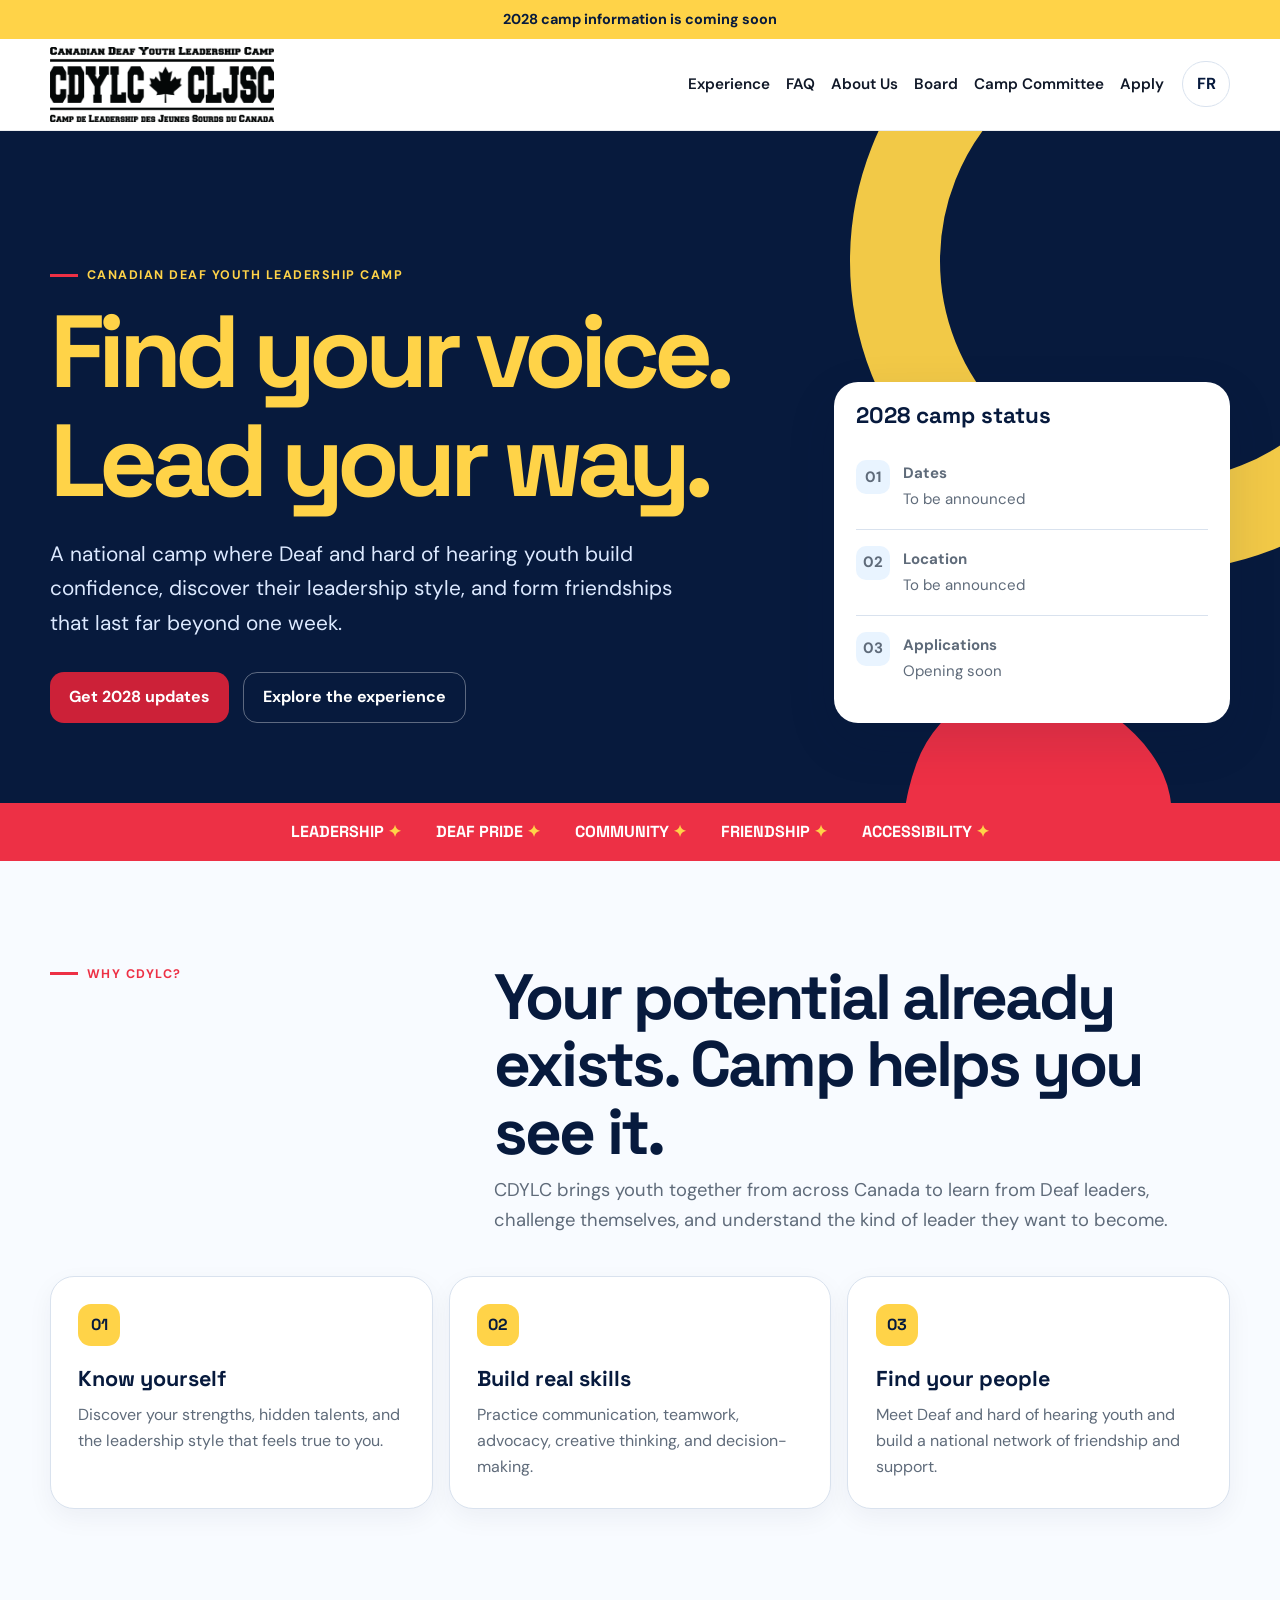
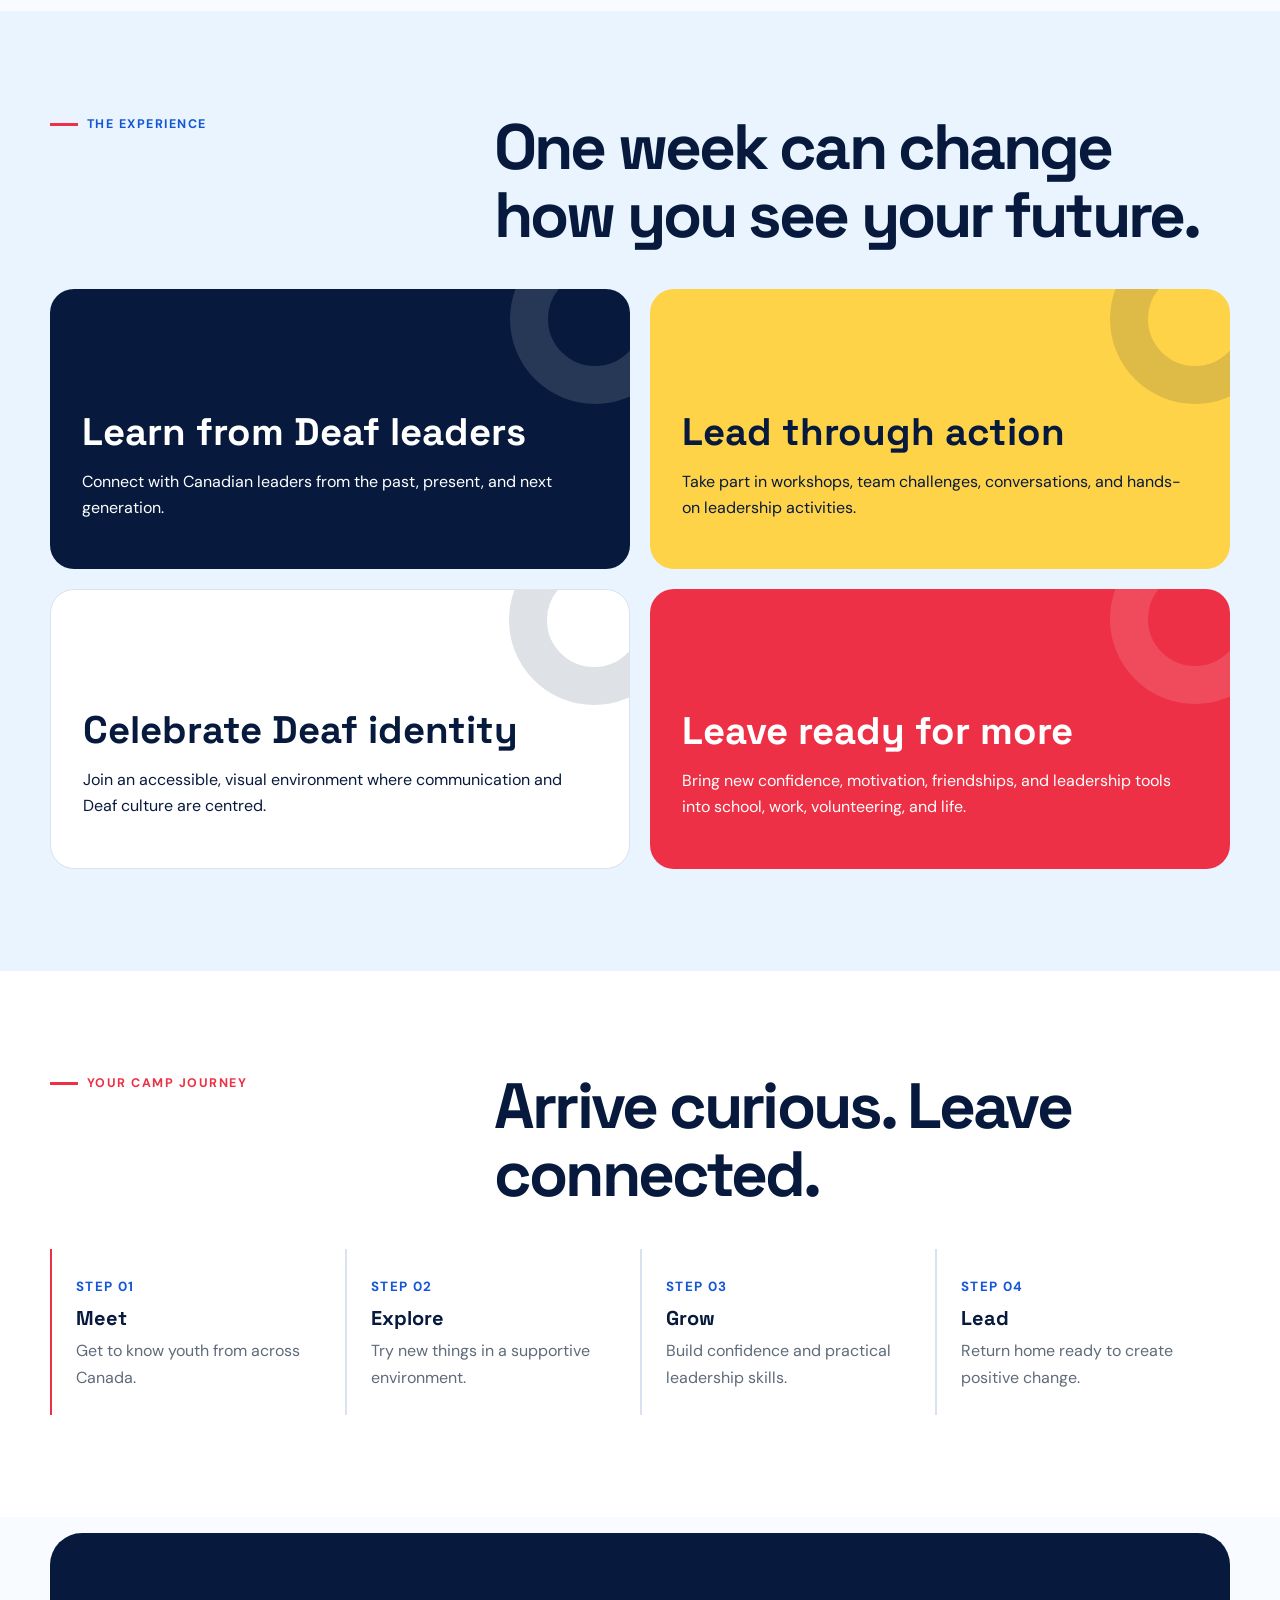
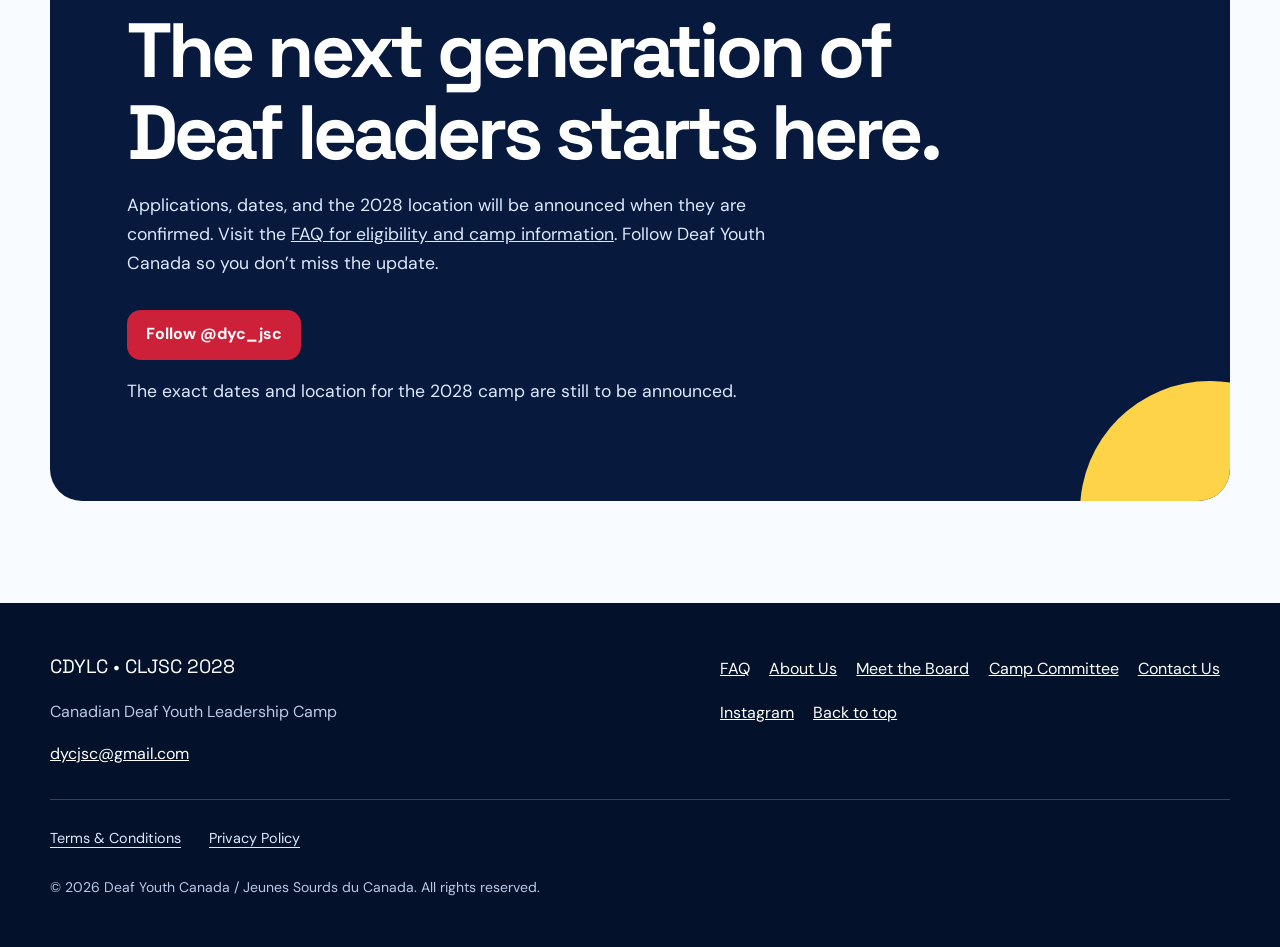
==== index.html @ b3688932 "Migrate the CDYLC 2028 website to GitHub Pages" ====
<!doctype html>
<html lang="en">
<head>
  <meta charset="utf-8">
  <meta name="viewport" content="width=device-width,initial-scale=1">
  <meta name="theme-color" content="#071a3d">
  <meta name="description" content="Canadian Deaf Youth Leadership Camp 2028 — a national experience for Deaf and hard of hearing youth to grow, connect, and lead.">
  <title>CDYLC 2028 | CLJSC 2028</title>
  <link rel="preconnect" href="https://fonts.googleapis.com">
  <link rel="preconnect" href="https://fonts.gstatic.com" crossorigin>
  <link href="https://fonts.googleapis.com/css2?family=DM+Sans:wght@400;500;600;700&family=Space+Grotesk:wght@600;700&display=swap" rel="stylesheet">
  <link rel="icon" type="image/svg+xml" href="data:image/svg+xml,%3Csvg xmlns='http://www.w3.org/2000/svg' viewBox='0 0 64 64'%3E%3Crect width='64' height='64' rx='14' fill='%23071a3d'/%3E%3Cpath d='M32 8l4 10 8-4-2 10 10 2-8 7 7 7-11 1 2 11-10-6-10 6 2-11-11-1 7-7-8-7 10-2-2-10 8 4z' fill='%23ed3045'/%3E%3C/svg%3E">
  <link rel="stylesheet" href="styles.css">
  <script src="site.js" defer></script>
</head>
<body data-lang="en" data-title-en="CDYLC 2028 | Canadian Deaf Youth Leadership Camp" data-title-fr="CLJSC 2028 | Camp de leadership des jeunes sourds du Canada">
  <a class="skip en" href="#main">Skip to main content</a><a class="skip fr" href="#main">Aller au contenu principal</a>
  <div class="topbar"><span class="en">2028 camp information is coming soon</span><span class="fr">Les informations sur le camp 2028 arrivent bientôt</span></div>
  <nav class="nav" aria-label="Main navigation" data-label-en="Main navigation" data-label-fr="Navigation principale">
    <div class="wrap nav-inner">
      <a class="wordmark" href="index.html" aria-label="CDYLC 2028 home" data-label-en="CDYLC 2028 home" data-label-fr="Accueil CLJSC 2028"><img class="header-logo" src="cdylc-cljsc-logo.png" alt="Canadian Deaf Youth Leadership Camp — Camp de Leadership des Jeunes Sourds du Canada" width="2048" height="683" decoding="async"></a>
      <button class="menu-toggle" id="menuToggle" type="button" aria-expanded="false" aria-controls="siteLinks"><span class="en">Menu</span><span class="fr">Menu</span></button>
      <div class="links" id="siteLinks"><a href="index.html#experience"><span class="en">Experience</span><span class="fr">Expérience</span></a>
<a href="faq.html"><span class="en">FAQ</span><span class="fr">FAQ</span></a>
<a href="about.html"><span class="en">About Us</span><span class="fr">À propos</span></a>
<a href="board.html"><span class="en">Board</span><span class="fr">Conseil</span></a>
<a href="committee.html"><span class="en">Camp Committee</span><span class="fr">Comité du camp</span></a>
<a href="index.html#apply"><span class="en">Apply</span><span class="fr">Postuler</span></a></div>
      <button class="lang" id="langToggle" type="button" aria-label="Passer au français" hidden>FR</button>
    </div>
  </nav>
  <main id="main">
    <header class="hero" id="top">
      <div class="wrap hero-grid">
        <div>
          <div class="eyebrow"><span class="en">Canadian Deaf Youth Leadership Camp</span><span class="fr">Camp de leadership des jeunes sourds du Canada</span></div>
          <h1><span class="en">Find your voice.<br><span>Lead your way.</span></span><span class="fr">Trouve ta voix.<br><span>Dirige à ta façon.</span></span></h1>
          <p class="hero-copy en">A national camp where Deaf and hard of hearing youth build confidence, discover their leadership style, and form friendships that last far beyond one week.</p>
          <p class="hero-copy fr">Un camp national où les jeunes sourds et malentendants développent leur confiance, découvrent leur style de leadership et créent des amitiés qui vont bien au-delà d’une semaine.</p>
          <div class="hero-actions"><a class="button primary" href="#apply"><span class="en">Get 2028 updates</span><span class="fr">Recevoir les nouvelles 2028</span></a><a class="button secondary" href="#experience"><span class="en">Explore the experience</span><span class="fr">Découvrir l’expérience</span></a></div>
        </div>
        <aside class="status-card" aria-label="2028 camp status">
          <h2><span class="en">2028 camp status</span><span class="fr">État du camp 2028</span></h2>
          <div class="status-row"><span class="status-icon">01</span><div><b><span class="en">Dates</span><span class="fr">Dates</span></b><span><span class="en">To be announced</span><span class="fr">À annoncer</span></span></div></div>
          <div class="status-row"><span class="status-icon">02</span><div><b><span class="en">Location</span><span class="fr">Lieu</span></b><span><span class="en">To be announced</span><span class="fr">À annoncer</span></span></div></div>
          <div class="status-row"><span class="status-icon">03</span><div><b><span class="en">Applications</span><span class="fr">Candidatures</span></b><span><span class="en">Opening soon</span><span class="fr">Ouverture bientôt</span></span></div></div>
        </aside>
      </div>
    </header>
    <div class="ticker" aria-hidden="true"><div class="ticker-track"><span>LEADERSHIP <i>✦</i></span><span>DEAF PRIDE <i>✦</i></span><span>COMMUNITY <i>✦</i></span><span>FRIENDSHIP <i>✦</i></span><span>ACCESSIBILITY <i>✦</i></span></div></div>

    <section>
      <div class="wrap">
        <div class="section-head"><div class="eyebrow" style="color:var(--red)"><span class="en">Why CDYLC?</span><span class="fr">Pourquoi le CLJSC?</span></div><div><h2><span class="en">Your potential already exists. Camp helps you see it.</span><span class="fr">Ton potentiel existe déjà. Le camp t’aide à le découvrir.</span></h2><p class="en">CDYLC brings youth together from across Canada to learn from Deaf leaders, challenge themselves, and understand the kind of leader they want to become.</p><p class="fr">Le CLJSC rassemble des jeunes de partout au Canada pour apprendre auprès de leaders sourds, relever des défis et découvrir le type de leader qu’ils veulent devenir.</p></div></div>
        <div class="cards">
          <article class="card"><span class="card-num">01</span><h3><span class="en">Know yourself</span><span class="fr">Mieux te connaître</span></h3><p><span class="en">Discover your strengths, hidden talents, and the leadership style that feels true to you.</span><span class="fr">Découvre tes forces, tes talents cachés et le style de leadership qui te ressemble.</span></p></article>
          <article class="card"><span class="card-num">02</span><h3><span class="en">Build real skills</span><span class="fr">Développer tes compétences</span></h3><p><span class="en">Practice communication, teamwork, advocacy, creative thinking, and decision-making.</span><span class="fr">Pratique la communication, le travail d’équipe, la défense des droits, la créativité et la prise de décision.</span></p></article>
          <article class="card"><span class="card-num">03</span><h3><span class="en">Find your people</span><span class="fr">Trouver ta communauté</span></h3><p><span class="en">Meet Deaf and hard of hearing youth and build a national network of friendship and support.</span><span class="fr">Rencontre des jeunes sourds et malentendants et crée un réseau national d’amitié et de soutien.</span></p></article>
        </div>
      </div>
    </section>

    <section class="blue-section" id="experience">
      <div class="wrap">
        <div class="section-head"><div class="eyebrow" style="color:var(--blue)"><span class="en">The experience</span><span class="fr">L’expérience</span></div><div><h2><span class="en">One week can change how you see your future.</span><span class="fr">Une semaine peut changer ta vision de l’avenir.</span></h2></div></div>
        <div class="experience">
          <article class="feature dark"><span class="shape"></span><h3><span class="en">Learn from Deaf leaders</span><span class="fr">Apprendre des leaders sourds</span></h3><p><span class="en">Connect with Canadian leaders from the past, present, and next generation.</span><span class="fr">Échange avec des leaders canadiens d’hier, d’aujourd’hui et de la prochaine génération.</span></p></article>
          <article class="feature yellow"><span class="shape"></span><h3><span class="en">Lead through action</span><span class="fr">Diriger par l’action</span></h3><p><span class="en">Take part in workshops, team challenges, conversations, and hands-on leadership activities.</span><span class="fr">Participe à des ateliers, défis d’équipe, discussions et activités pratiques de leadership.</span></p></article>
          <article class="feature white"><span class="shape"></span><h3><span class="en">Celebrate Deaf identity</span><span class="fr">Célébrer l’identité sourde</span></h3><p><span class="en">Join an accessible, visual environment where communication and Deaf culture are centred.</span><span class="fr">Vis une expérience accessible et visuelle où la communication et la culture sourde sont au cœur du camp.</span></p></article>
          <article class="feature red"><span class="shape"></span><h3><span class="en">Leave ready for more</span><span class="fr">Repartir prêt pour la suite</span></h3><p><span class="en">Bring new confidence, motivation, friendships, and leadership tools into school, work, volunteering, and life.</span><span class="fr">Rapporte confiance, motivation, amitiés et outils de leadership dans tes études, ton travail, ton bénévolat et ta vie.</span></p></article>
        </div>
      </div>
    </section>

    <section class="journey">
      <div class="wrap">
        <div class="section-head"><div class="eyebrow" style="color:var(--red)"><span class="en">Your camp journey</span><span class="fr">Ton parcours au camp</span></div><div><h2><span class="en">Arrive curious. Leave connected.</span><span class="fr">Arrive curieux. Repars connecté.</span></h2></div></div>
        <div class="steps">
          <article class="step"><small><span class="en">Step 01</span><span class="fr">Étape 01</span></small><h3><span class="en">Meet</span><span class="fr">Rencontrer</span></h3><p><span class="en">Get to know youth from across Canada.</span><span class="fr">Fais connaissance avec des jeunes de partout au Canada.</span></p></article>
          <article class="step"><small><span class="en">Step 02</span><span class="fr">Étape 02</span></small><h3><span class="en">Explore</span><span class="fr">Explorer</span></h3><p><span class="en">Try new things in a supportive environment.</span><span class="fr">Essaie de nouvelles choses dans un environnement accueillant.</span></p></article>
          <article class="step"><small><span class="en">Step 03</span><span class="fr">Étape 03</span></small><h3><span class="en">Grow</span><span class="fr">Grandir</span></h3><p><span class="en">Build confidence and practical leadership skills.</span><span class="fr">Développe ta confiance et des compétences concrètes en leadership.</span></p></article>
          <article class="step"><small><span class="en">Step 04</span><span class="fr">Étape 04</span></small><h3><span class="en">Lead</span><span class="fr">Diriger</span></h3><p><span class="en">Return home ready to create positive change.</span><span class="fr">Retourne chez toi prêt à créer un changement positif.</span></p></article>
        </div>
      </div>
    </section>

    <section class="cta" id="apply">
      <div class="wrap cta-box">
        <h2><span class="en">The next generation of Deaf leaders starts here.</span><span class="fr">La prochaine génération de leaders sourds commence ici.</span></h2>
        <p class="en">Applications, dates, and the 2028 location will be announced when they are confirmed. Visit the <a href="faq.html">FAQ for eligibility and camp information</a>. Follow Deaf Youth Canada so you don’t miss the update.</p>
        <p class="fr">Les candidatures, les dates et le lieu de 2028 seront annoncés dès leur confirmation. Consulte la <a href="faq.html">FAQ pour les critères d’admissibilité et les renseignements sur le camp</a>. Suis Jeunes Sourds du Canada pour ne rien manquer.</p>
        <div class="hero-actions"><a class="button primary" href="https://www.instagram.com/dyc_jsc/" target="_blank" rel="noopener"><span class="en">Follow @dyc_jsc</span><span class="fr">Suivre @dyc_jsc</span></a></div>
        <p class="small-note"><span class="en">The exact dates and location for the 2028 camp are still to be announced.</span><span class="fr">Les dates exactes et le lieu du camp 2028 restent à annoncer.</span></p>
      </div>
    </section>
  </main>
  <footer><div class="wrap footer-grid">
    <div><div class="footer-title">CDYLC • CLJSC 2028</div><p><span class="en">Canadian Deaf Youth Leadership Camp</span><span class="fr">Camp de leadership des jeunes sourds du Canada</span></p><a class="footer-email" href="mailto:dycjsc@gmail.com">dycjsc@gmail.com</a></div>
    <div class="footer-links" aria-label="More information" data-label-en="More information" data-label-fr="Plus d’information">
      <a href="faq.html"><span class="en">FAQ</span><span class="fr">FAQ</span></a>
      <a href="about.html"><span class="en">About Us</span><span class="fr">À propos</span></a>
      <a href="board.html"><span class="en">Meet the Board</span><span class="fr">Notre conseil</span></a>
      <a href="committee.html"><span class="en">Camp Committee</span><span class="fr">Comité du camp</span></a>
      <a href="contact.html"><span class="en">Contact Us</span><span class="fr">Nous joindre</span></a>
      <a href="https://www.instagram.com/dyc_jsc/" target="_blank" rel="noopener">Instagram</a>
      <a href="#top"><span class="en">Back to top</span><span class="fr">Retour en haut</span></a>
    </div>
  </div>
  <div class="wrap footer-legal" aria-label="Website policies" data-label-en="Website policies" data-label-fr="Politiques du site">
    <a href="terms.html"><span class="en">Terms &amp; Conditions</span><span class="fr">Conditions d’utilisation</span></a>
    <a href="privacy.html"><span class="en">Privacy Policy</span><span class="fr">Politique de confidentialité</span></a>
  </div>
  <p class="wrap footer-copyright">© 2026 Deaf Youth Canada / Jeunes Sourds du Canada. <span class="en">All rights reserved.</span><span class="fr">Tous droits réservés.</span></p>
  </footer>
</body>
</html>
---- styles.css ----
:root{--navy:#071a3d;--blue:#1556d8;--sky:#e9f4ff;--red:#ed3045;--yellow:#ffd348;--ink:#101828;--muted:#5f6b7a;--white:#fff;--line:#d9e2ee;--radius:24px;--shadow:0 18px 50px rgba(7,26,61,.12)}
    *{box-sizing:border-box}html{scroll-behavior:smooth}body{margin:0;font-family:"DM Sans",sans-serif;color:var(--ink);background:#f8fbff;line-height:1.65}a{color:inherit}.skip{position:absolute;left:-9999px;top:8px;background:var(--yellow);padding:.7rem 1rem;border-radius:10px;z-index:99}.skip:focus{left:8px}.wrap{width:min(1180px,calc(100% - 2rem));margin:auto}.topbar{background:var(--yellow);color:var(--navy);font-size:.9rem;font-weight:700;text-align:center;padding:.48rem}.nav{position:sticky;top:0;z-index:20;background:rgba(255,255,255,.92);backdrop-filter:blur(18px);border-bottom:1px solid rgba(7,26,61,.08)}.nav-inner{min-height:76px;display:flex;align-items:center;justify-content:space-between;gap:1rem}.wordmark{display:flex;align-items:center;gap:.7rem;text-decoration:none;font-family:"Space Grotesk",sans-serif;font-weight:700;color:var(--navy)}.mark{width:38px;height:38px;display:grid;place-items:center;border-radius:12px;background:var(--navy);color:white;font-size:.75rem}.links{display:flex;align-items:center;gap:1.3rem}.links a{text-decoration:none;font-weight:600;font-size:.95rem}.lang{border:1px solid var(--line);background:white;border-radius:999px;padding:.55rem .82rem;font:inherit;font-weight:700;color:var(--navy);cursor:pointer}.hero{position:relative;overflow:hidden;background:var(--navy);color:white;padding:clamp(4.5rem,10vw,8rem) 0 5rem}.hero:before{content:"";position:absolute;width:440px;height:440px;border:90px solid rgba(255,211,72,.95);border-radius:50%;right:-190px;top:-180px}.hero:after{content:"";position:absolute;width:260px;height:260px;background:var(--red);border-radius:44% 56% 68% 32%/46% 39% 61% 54%;right:9%;bottom:-145px;transform:rotate(20deg)}.hero-grid{position:relative;z-index:1;display:grid;grid-template-columns:1.3fr .7fr;gap:3rem;align-items:end}.eyebrow{display:inline-flex;align-items:center;gap:.55rem;text-transform:uppercase;letter-spacing:.12em;font-weight:700;font-size:.78rem;color:var(--yellow)}.eyebrow:before{content:"";width:28px;height:3px;background:var(--red)}h1,h2,h3{font-family:"Space Grotesk",sans-serif;line-height:1.06;margin:0}.hero h1{font-size:clamp(3.1rem,8vw,7.4rem);letter-spacing:-.065em;max-width:850px;margin:.8rem 0 1.35rem}.hero h1 span{color:var(--yellow)}.hero-copy{font-size:clamp(1.05rem,2vw,1.3rem);max-width:650px;color:#dce9ff;margin:0}.hero-actions{display:flex;gap:.85rem;flex-wrap:wrap;margin-top:2rem}.button{display:inline-flex;align-items:center;justify-content:center;min-height:50px;padding:.7rem 1.2rem;border-radius:14px;text-decoration:none;font-weight:700}.button.primary{background:var(--red);color:white}.button.secondary{border:1px solid rgba(255,255,255,.35);color:white}.status-card{background:white;color:var(--ink);border-radius:var(--radius);padding:1.4rem;box-shadow:var(--shadow)}.status-card h2{font-size:1.4rem;color:var(--navy);margin-bottom:1rem}.status-row{display:grid;grid-template-columns:34px 1fr;gap:.8rem;padding:1rem 0;border-top:1px solid var(--line)}.status-row:first-of-type{border-top:0}.status-icon{width:34px;height:34px;border-radius:10px;background:var(--sky);display:grid;place-items:center;color:var(--blue);font-weight:700}.status-row b{display:block;color:var(--navy)}.status-row span{color:var(--muted);font-size:.94rem}.ticker{background:var(--red);color:white;padding:1rem 0;font-family:"Space Grotesk",sans-serif;font-weight:700;overflow:hidden}.ticker-track{display:flex;gap:2.2rem;white-space:nowrap;justify-content:center}.ticker i{font-style:normal;color:var(--yellow)}section{padding:clamp(4rem,8vw,7rem) 0}.section-head{display:grid;grid-template-columns:.7fr 1.3fr;gap:3rem;align-items:start;margin-bottom:2.5rem}.section-head h2{font-size:clamp(2.3rem,5vw,4.4rem);letter-spacing:-.045em;color:var(--navy)}.section-head p{font-size:1.15rem;color:var(--muted);margin:.5rem 0 0}.cards{display:grid;grid-template-columns:repeat(3,1fr);gap:1rem}.card{background:white;border:1px solid var(--line);border-radius:var(--radius);padding:1.7rem;box-shadow:0 9px 26px rgba(7,26,61,.05)}.card-num{display:inline-grid;place-items:center;width:42px;height:42px;border-radius:13px;background:var(--yellow);font-family:"Space Grotesk",sans-serif;font-weight:700;color:var(--navy);margin-bottom:1.4rem}.card h3{font-size:1.35rem;color:var(--navy);margin-bottom:.65rem}.card p{color:var(--muted);margin:0}.blue-section{background:var(--sky)}.experience{display:grid;grid-template-columns:1fr 1fr;gap:1.2rem}.feature{min-height:280px;border-radius:var(--radius);padding:2rem;display:flex;flex-direction:column;justify-content:flex-end;overflow:hidden;position:relative}.feature h3{font-size:clamp(1.6rem,3vw,2.4rem);position:relative;z-index:2}.feature p{position:relative;z-index:2;max-width:500px}.feature.dark{background:var(--navy);color:white}.feature.red{background:var(--red);color:white}.feature.yellow{background:var(--yellow);color:var(--navy)}.feature.white{background:white;color:var(--navy);border:1px solid var(--line)}.feature .shape{position:absolute;width:170px;height:170px;border-radius:50%;right:-50px;top:-55px;border:38px solid currentColor;opacity:.13}.journey{background:white}.steps{display:grid;grid-template-columns:repeat(4,1fr);gap:0}.step{padding:1.5rem;border-left:2px solid var(--line)}.step:first-child{border-left-color:var(--red)}.step small{font-weight:700;color:var(--blue);text-transform:uppercase;letter-spacing:.1em}.step h3{font-size:1.25rem;color:var(--navy);margin:.55rem 0}.step p{color:var(--muted);margin:0}.cta{padding-top:1rem}.cta-box{background:var(--navy);color:white;border-radius:32px;padding:clamp(2rem,6vw,5rem);position:relative;overflow:hidden}.cta-box:after{content:"";position:absolute;width:260px;height:260px;background:var(--yellow);border-radius:50%;right:-110px;bottom:-140px}.cta-box h2{font-size:clamp(2.5rem,6vw,5rem);letter-spacing:-.05em;max-width:850px;position:relative;z-index:1}.cta-box p{max-width:680px;color:#dce9ff;font-size:1.1rem;position:relative;z-index:1}.cta-box .hero-actions{position:relative;z-index:1}.small-note{font-size:.9rem;color:#afc2e5;position:relative;z-index:1}footer{padding:3rem 0;background:#04112a;color:#b9c9e7}.footer-grid{display:flex;justify-content:space-between;gap:2rem;align-items:flex-start}.footer-title{font-family:"Space Grotesk",sans-serif;color:white;font-size:1.2rem}.footer-links{display:flex;gap:1rem;flex-wrap:wrap}.footer-links a{color:white}.fr{display:none}body[data-lang="fr"] .en{display:none}body[data-lang="fr"] .fr{display:initial}body[data-lang="fr"] div.fr,body[data-lang="fr"] p.fr,body[data-lang="fr"] section.fr{display:block}body[data-lang="fr"] span.fr{display:inline}
    @media(max-width:820px){.links a:not(.lang-link){display:none}.hero-grid,.section-head{grid-template-columns:1fr}.hero:after{opacity:.45}.cards{grid-template-columns:1fr}.experience{grid-template-columns:1fr}.steps{grid-template-columns:1fr}.step{border-left:2px solid var(--line);border-top:0}.footer-grid{flex-direction:column}.ticker-track{justify-content:flex-start;padding-left:1rem}.status-card{max-width:520px}.hero{padding-top:4rem}}
    @media(prefers-reduced-motion:reduce){html{scroll-behavior:auto}*{transition:none!important;animation:none!important}}


/* Shared navigation and information pages */
:focus-visible{outline:3px solid var(--blue);outline-offset:5px}
.hero :focus-visible,.cta-box :focus-visible,footer :focus-visible{outline-color:var(--yellow)}
html{scroll-padding-top:7rem}
main{min-width:0}
a,button,summary{-webkit-tap-highlight-color:transparent}
button{font-family:inherit}
[hidden]{display:none!important}
.wordmark{flex-shrink:0;white-space:nowrap;padding:.5rem 0}
.header-logo{display:block;width:14rem;max-width:100%;height:auto;object-fit:contain}
.mark{flex-shrink:0}
.nav-inner{gap:1.1rem}
.links{gap:1rem;flex:1;justify-content:flex-end}
.links a{display:inline-flex;align-items:center;min-height:44px;line-height:1.35;text-decoration-thickness:2px;text-underline-offset:6px}
.links a:hover,.links a[aria-current="page"]{color:var(--blue);text-decoration:underline}
.lang{min-width:48px;min-height:44px;flex-shrink:0}
.menu-toggle{display:none;border:1px solid var(--line);border-radius:12px;background:white;color:var(--navy);font:inherit;font-weight:700;min-height:44px;padding:.5rem .8rem}
.footer-links{max-width:510px;gap:.5rem 1.2rem}
.footer-links a{min-height:36px;display:inline-flex;align-items:center}
.footer-email{color:white;overflow-wrap:anywhere}
.footer-legal{border-top:1px solid #34425a;margin-top:2rem;padding-top:1rem;display:flex;flex-wrap:wrap;gap:.5rem 1.75rem}
.footer-legal a{display:inline-flex;align-items:center;min-height:44px;font-size:.9rem;color:#dce9ff;text-underline-offset:4px}
.footer-copyright{margin-top:1rem;margin-bottom:0;font-size:.875rem;line-height:1.6}
.legal-content{max-width:850px;padding-top:2.5rem;padding-bottom:3rem}
.legal-section{padding:0;margin-bottom:2rem}
.legal-section h2{font-size:1.5rem;line-height:1.3;color:var(--navy)}
.legal-section p{font-size:1rem;line-height:1.8;color:#475569;margin:1rem 0 0}
.legal-section a{color:var(--blue);text-underline-offset:3px;overflow-wrap:anywhere}
.contact-hero{padding:2.5rem 0}
.contact-layout{display:grid;grid-template-columns:minmax(0,1fr) 320px;gap:2rem;align-items:start}
.contact-form-card{background:white;border:1px solid var(--line);border-top:5px solid var(--yellow);border-radius:24px;padding:clamp(1.25rem,3vw,2rem);min-width:0}
.form-intro{margin:0 0 1.5rem;color:#475569;font-size:.95rem}
.form-row{display:grid;grid-template-columns:1fr 1fr;gap:1rem}
.form-field{margin-bottom:1.25rem;min-width:0}
.form-field label{display:block;color:var(--navy);font-weight:700;margin-bottom:.45rem}
.form-field input,.form-field textarea{display:block;width:100%;min-width:0;border:1px solid #9baec8;border-radius:10px;padding:.75rem;font:inherit;font-size:1rem;line-height:1.5;color:var(--ink);background:white}
.form-field textarea{resize:vertical;min-height:160px}
.form-field input:focus-visible,.form-field textarea:focus-visible{outline-offset:2px}
.field-help,.form-privacy{font-size:.9rem;line-height:1.6;color:#475569}
.field-help{margin:.5rem 0 0}
.form-privacy{margin:0 0 1.25rem}
.form-privacy a{color:var(--blue);text-underline-offset:3px}
.form-honeypot{display:none}
.contact-submit{border:0;font:inherit;font-weight:700;cursor:pointer}
.contact-submit:disabled{opacity:.65;cursor:wait}
.form-status{border:1px solid #9db6dc;background:var(--sky);border-radius:14px;padding:1.25rem;margin-bottom:1.5rem;color:var(--navy)}
.form-status h2{font-size:1.5rem;line-height:1.2}
.form-status p{margin:.75rem 0 0}
.form-progress{margin:1rem 0 0}
.contact-help h3{color:var(--navy);font-size:1.25rem;line-height:1.25}
.contact-help-divider{height:1px;background:#b9d0eb;margin:1.5rem 0}
.button.primary{background:#cc2138}
.page-hero{background:var(--navy);color:white;padding:clamp(2.5rem,6vw,4.5rem) 0}
.breadcrumb{font-size:.9rem;color:#bed1ef;margin:0 0 1.5rem}
.breadcrumb a{text-underline-offset:4px}
.breadcrumb span.separator{margin:0 .6rem;color:var(--yellow)}
.page-hero h1{font-size:clamp(2.5rem,5.6vw,4.5rem);letter-spacing:-.045em;line-height:1.1;max-width:960px;margin:.6rem 0 1rem;overflow-wrap:break-word}
.page-hero p.lead{max-width:720px;margin:0;color:#dce9ff;font-size:1.125rem}
.page-hero .lead a{color:white;text-underline-offset:4px}
.page-content{padding:clamp(2.5rem,5vw,4.5rem) 0}
.faq-layout{display:grid;grid-template-columns:minmax(0,1fr) 300px;gap:2rem;align-items:start}
.faq-list{display:grid;gap:.8rem}
.faq-item{background:white;border:1px solid var(--line);border-radius:20px;overflow:hidden}
.faq-item[open]{border-color:#9db6dc;box-shadow:0 8px 25px rgba(7,26,61,.05)}
.faq-item summary{cursor:pointer;padding:1.3rem 1.45rem;display:flex;align-items:center;gap:1rem;list-style:none;color:var(--navy)}
.faq-item summary::-webkit-details-marker{display:none}
.faq-item summary::after{content:"+";font-size:1.6rem;line-height:1;flex-shrink:0;margin-left:auto;width:32px;height:32px;display:grid;place-items:center;border-radius:50%;background:var(--sky);color:var(--navy)}
.faq-item[open] summary::after{content:"−"}
.faq-item summary:focus-visible{outline-offset:-5px}
.question-text{display:block;min-width:0}
.faq-topic{display:block;font-size:.875rem;font-weight:700;color:var(--blue);margin-bottom:.35rem}
.faq-question{display:block;font-size:1.08rem;font-weight:700;line-height:1.45}
.faq-answer{padding:0 1.45rem 1.5rem;color:#475569}
.faq-answer p{margin:.6rem 0 0}
.faq-answer p:first-child{margin-top:0}
.faq-answer a{color:var(--blue);text-underline-offset:3px;overflow-wrap:anywhere}
.faq-answer strong{color:var(--navy)}
.pending{display:inline-flex;border-radius:999px;padding:.28rem .7rem;background:#fff3bf;color:#654900;font-size:.875rem;font-weight:700;margin-bottom:.7rem}
.template-notice{margin-top:1.1rem;border-left:3px solid var(--yellow);background:#fffbed;padding:1rem;border-radius:0 12px 12px 0}
.template-notice p{margin:0}
.contact-panel{background:var(--sky);border:1px solid #ccdef3;border-radius:24px;padding:1.6rem;scroll-margin-top:1rem}
.contact-panel h2{color:var(--navy);font-size:1.6rem;line-height:1.15}
.contact-panel p{color:#41536b}
.contact-email{color:var(--blue);font-weight:700;overflow-wrap:anywhere;text-underline-offset:4px}
.contact-panel .contact-label{display:inline-block;font-size:.875rem;font-weight:700;letter-spacing:.07em;text-transform:uppercase;color:var(--blue);margin-bottom:1rem}
.contact-panel .button{width:100%;margin-top:1rem}
.about-intro{display:grid;grid-template-columns:minmax(0,1.35fr) minmax(0,.65fr);gap:2.5rem;align-items:start}
.prose h2,.history-heading{font-size:clamp(1.9rem,3vw,2.65rem);color:var(--navy);letter-spacing:-.035em;line-height:1.12}
.prose p{font-size:1.08rem;color:#475569}
.motto{margin:0;background:var(--yellow);color:var(--navy);border-radius:24px;padding:2rem}
.motto .motto-label{font-size:.875rem;text-transform:uppercase;letter-spacing:.09em;font-weight:700}
.motto p{font-family:"Space Grotesk",sans-serif;font-size:clamp(1.9rem,3vw,2.5rem);line-height:1.12;font-weight:700;letter-spacing:-.035em;margin:1.3rem 0 0}
.history-section{background:var(--sky);padding:clamp(3rem,5vw,4.5rem) 0}
.history-heading{margin-bottom:2rem}
.history-list{list-style:none;margin:0;padding:0;display:grid;gap:1rem}
.history-entry{display:grid;grid-template-columns:150px minmax(0,1fr);gap:2rem;background:white;border:1px solid #ccdef3;border-radius:22px;padding:1.7rem}
.history-year{font-family:"Space Grotesk",sans-serif;font-size:1.8rem;font-weight:700;color:var(--blue);line-height:1.2}
.history-entry h3{font-size:1.35rem;color:var(--navy);line-height:1.2}
.history-entry p{color:#475569;margin:.7rem 0 0}
.team-links{display:grid;grid-template-columns:1fr 1fr;gap:1.2rem;padding-top:2rem}
.team-link{background:white;border:1px solid var(--line);border-radius:22px;padding:1.6rem;text-decoration:none}
.team-link:hover{border-color:var(--blue)}
.team-link h2{font-size:1.6rem;color:var(--navy);line-height:1.2}
.team-link p{color:var(--muted);margin:.7rem 0}
.team-link .text-link{color:var(--blue);font-weight:700;text-decoration:underline;text-underline-offset:4px}
.board-grid{display:grid;grid-template-columns:repeat(3,minmax(0,1fr));gap:1.5rem;align-items:start}
.board-card{min-width:0;margin:0;background:white;border:1px solid var(--line);border-radius:20px;overflow:hidden}
.board-card img{display:block;width:100%;height:auto;aspect-ratio:4/5;object-fit:contain;background:#474747}
.board-card figcaption{padding:1.25rem}
.board-card h2{font-size:1.4rem;line-height:1.2;color:var(--navy);overflow-wrap:anywhere}
.board-card p{margin:.5rem 0 0;font-size:1rem;line-height:1.45;color:#475569}
.team-placeholder{background:white;border:1px solid var(--line);border-top:5px solid var(--yellow);border-radius:24px;padding:clamp(1.6rem,4vw,3rem);display:grid;grid-template-columns:minmax(0,1.1fr) minmax(0,.9fr);gap:2.5rem;align-items:start}
.team-placeholder h2{font-size:clamp(1.9rem,3vw,2.6rem);color:var(--navy);line-height:1.13;letter-spacing:-.035em}
.team-placeholder p{color:#475569}
.profile-fields{list-style:none;margin:0;padding:0;display:grid;gap:0;background:var(--sky);border-radius:18px;padding:.2rem 1.3rem}
.profile-fields li{padding:.85rem 0;display:flex;flex-wrap:wrap;gap:.2rem 1rem;justify-content:space-between;border-bottom:1px solid #ccdef3}
.profile-fields li:last-child{border:0}
.profile-fields strong{color:var(--navy)}
.profile-fields .field-status{font-size:.9rem;color:#526882}
.team-note{margin-top:1.5rem;display:flex;gap:1rem;flex-wrap:wrap}
.team-note a{color:var(--blue);font-weight:700;text-underline-offset:4px}
@media(max-width:1120px){
  .nav-inner{flex-wrap:wrap;gap:.5rem;justify-content:flex-start;padding:.65rem 0}
  .wordmark{margin-right:auto;padding:0}
  .links{order:4;flex:1 0 100%;justify-content:flex-start;flex-wrap:wrap;gap:.25rem 1rem;padding:.5rem 0}
  .links a:not(.lang-link){display:inline-flex}
  .js .menu-toggle{display:inline-flex;align-items:center;justify-content:center;cursor:pointer}
  .js .links{display:none}
  .js .links.is-open{display:flex}
  .links a{padding:.4rem .65rem}
}
@media(max-width:850px){
  .contact-layout{grid-template-columns:minmax(0,1fr)}
  .hero::before{display:none}
  .board-grid{grid-template-columns:repeat(2,minmax(0,1fr))}
  .faq-layout,.about-intro,.team-placeholder{grid-template-columns:1fr}
  .contact-panel{max-width:none}
  .history-entry{grid-template-columns:1fr;gap:1rem}
}
@media(max-width:540px){
  .form-row{grid-template-columns:minmax(0,1fr);gap:0}
  .contact-submit{width:100%}
  .board-grid{grid-template-columns:minmax(0,1fr)}
  .wordmark{gap:.4rem;font-size:.82rem}
  .header-logo{width:clamp(10rem,calc(100vw - 10rem),12rem)}
  .mark{width:30px;height:30px;border-radius:9px}
  .menu-toggle{font-size:.875rem;padding:.4rem .6rem}
  .lang{min-width:44px;padding:.4rem .6rem;font-size:.875rem}
  .team-links{grid-template-columns:1fr}
  .faq-item summary{padding:1.15rem;gap:.65rem}
  .faq-answer{padding:0 1.15rem 1.3rem}
  .links{align-items:stretch}
  .links a{flex-basis:calc(50% - .6rem)}
}
@media print{
  .nav,.topbar,.footer-links,.hero-actions{display:none}
  .page-hero{background:white;color:var(--navy)}
  .page-hero p.lead{color:var(--ink)}
  .faq-layout{display:block}
  .faq-item,.contact-panel{break-inside:avoid}
  .faq-answer{display:block}
}
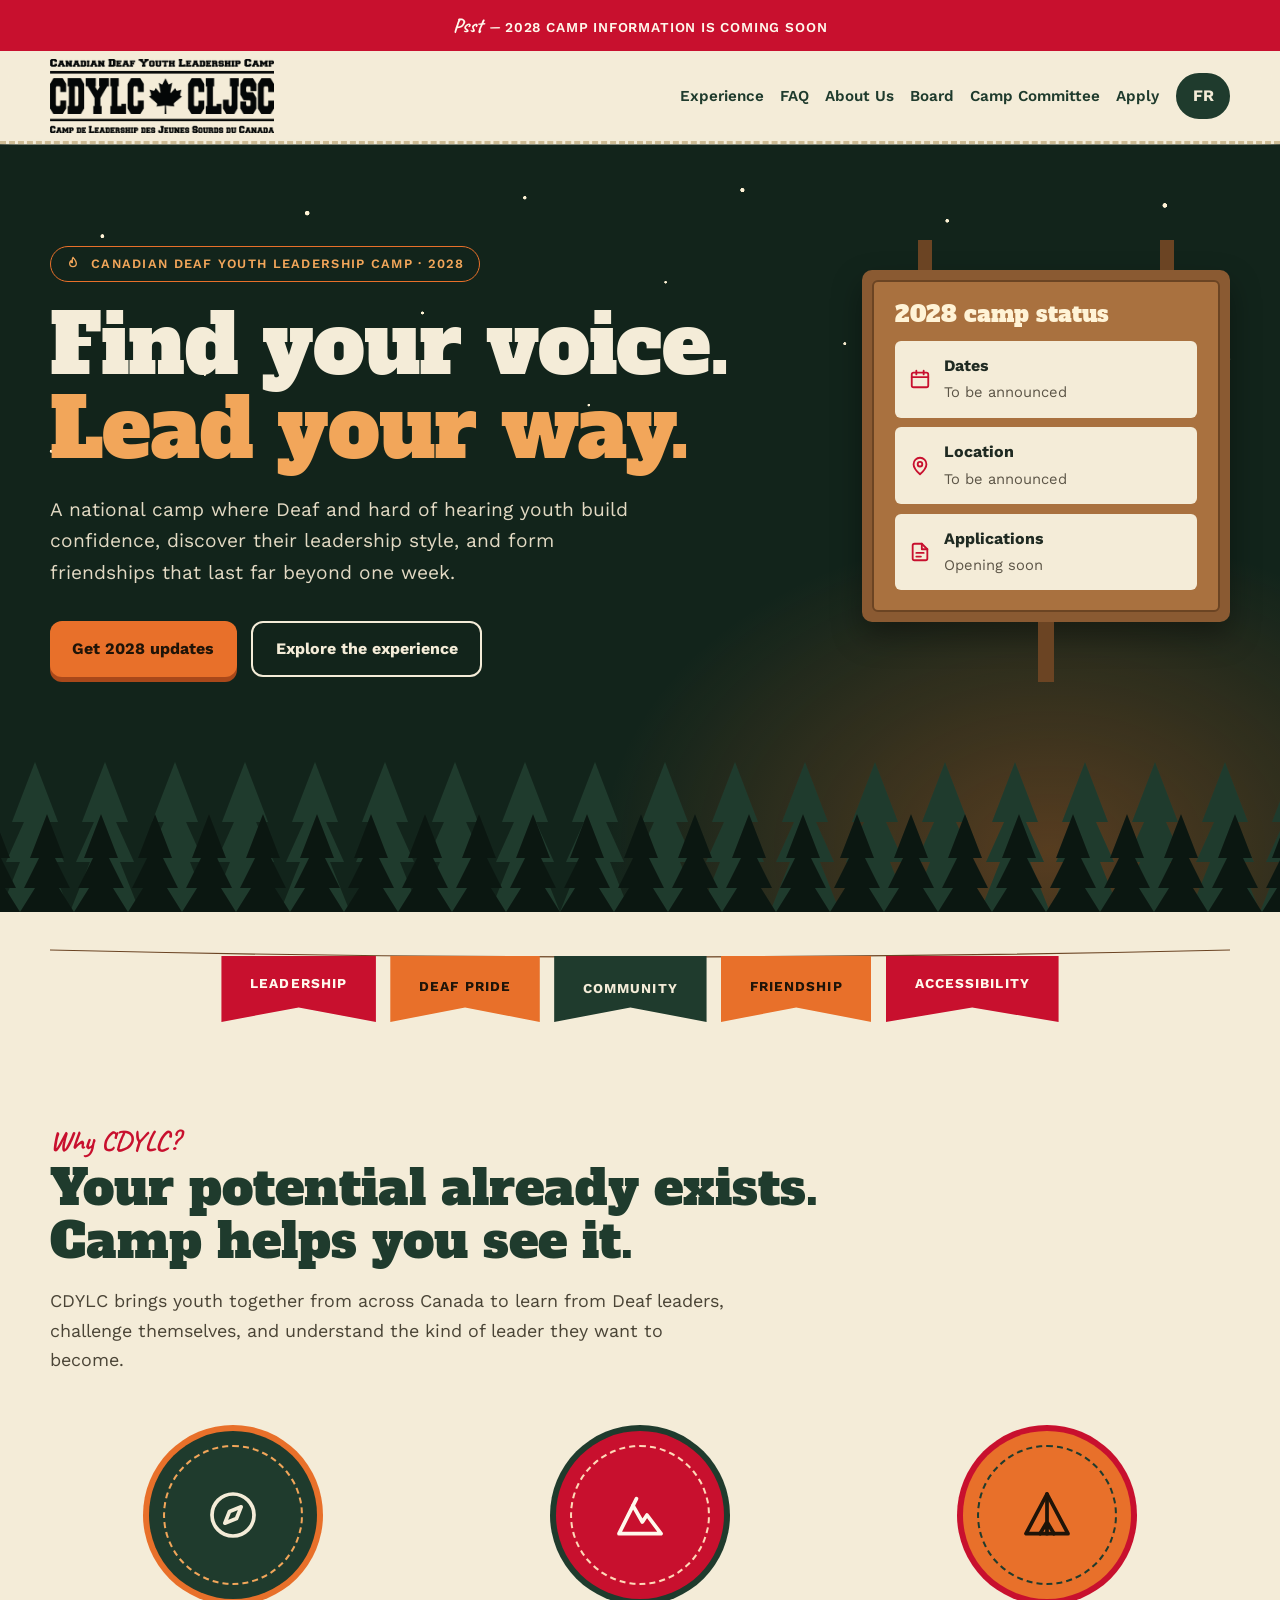
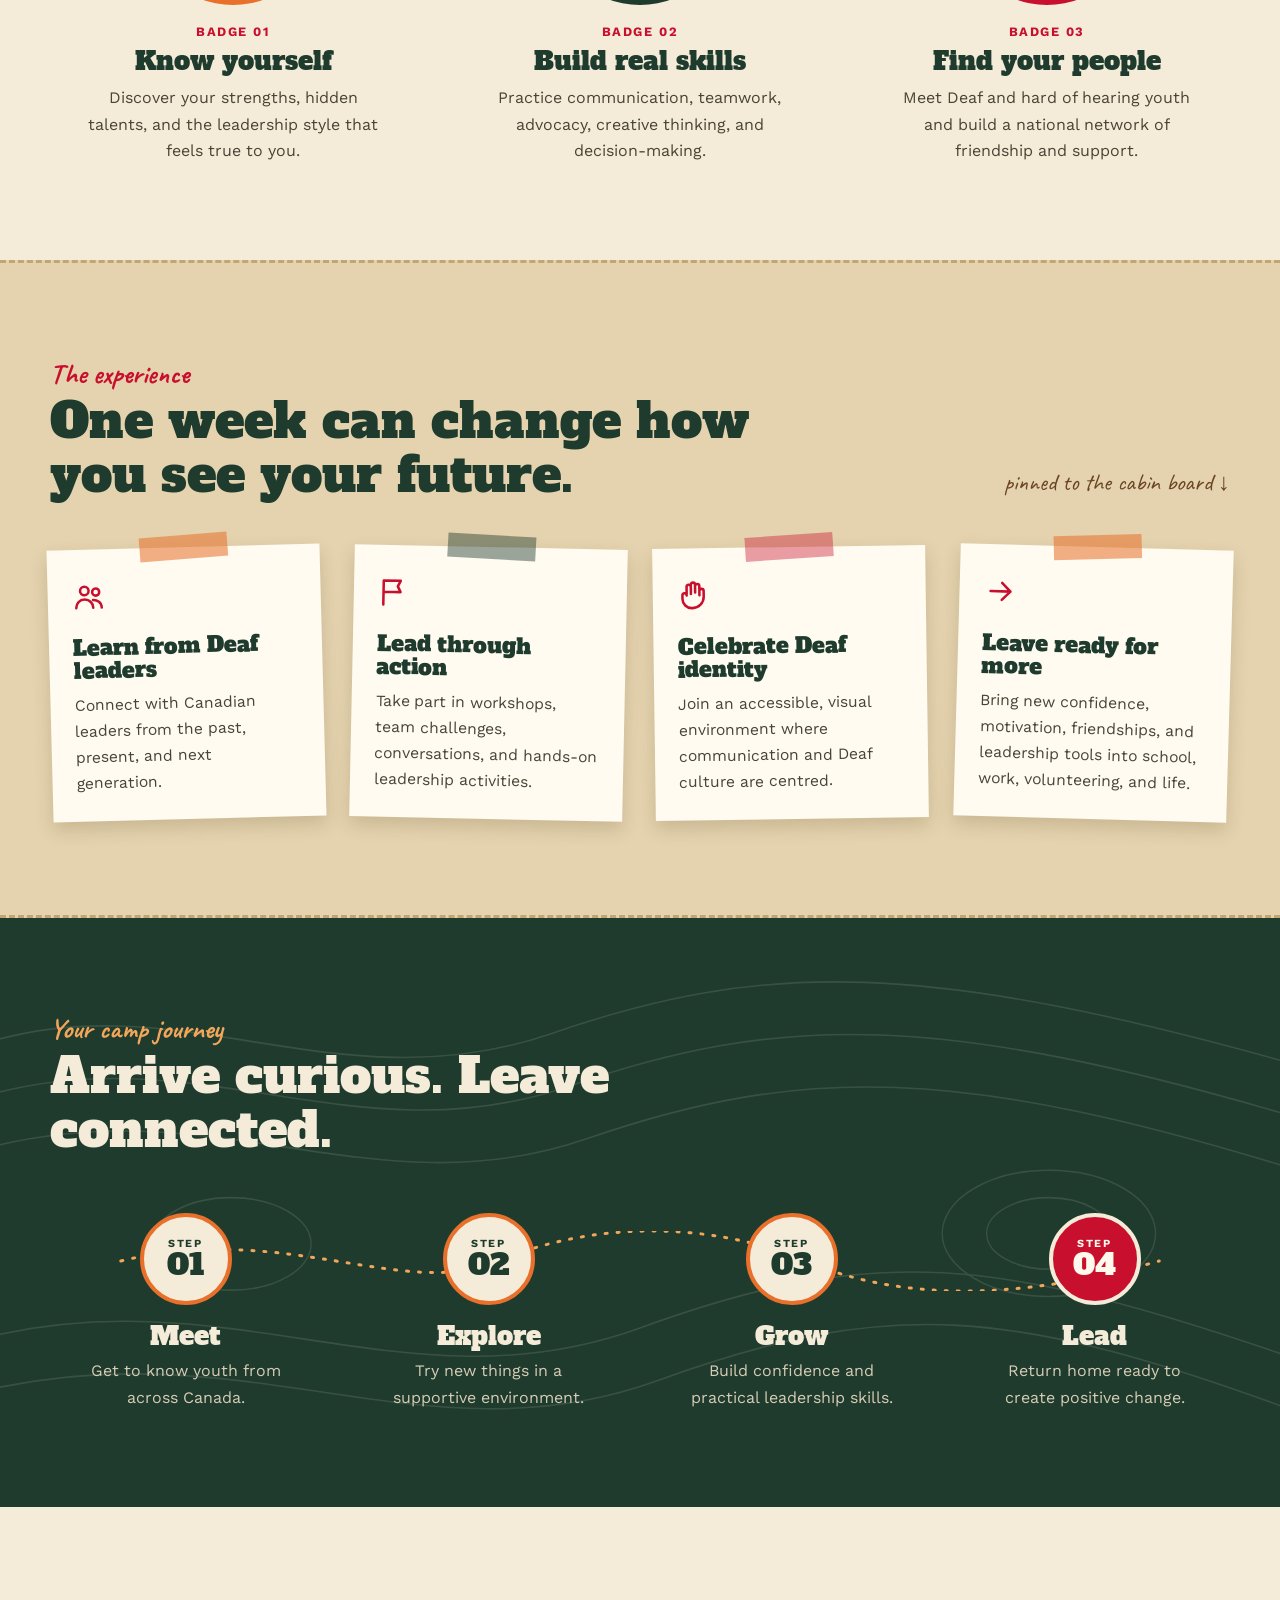
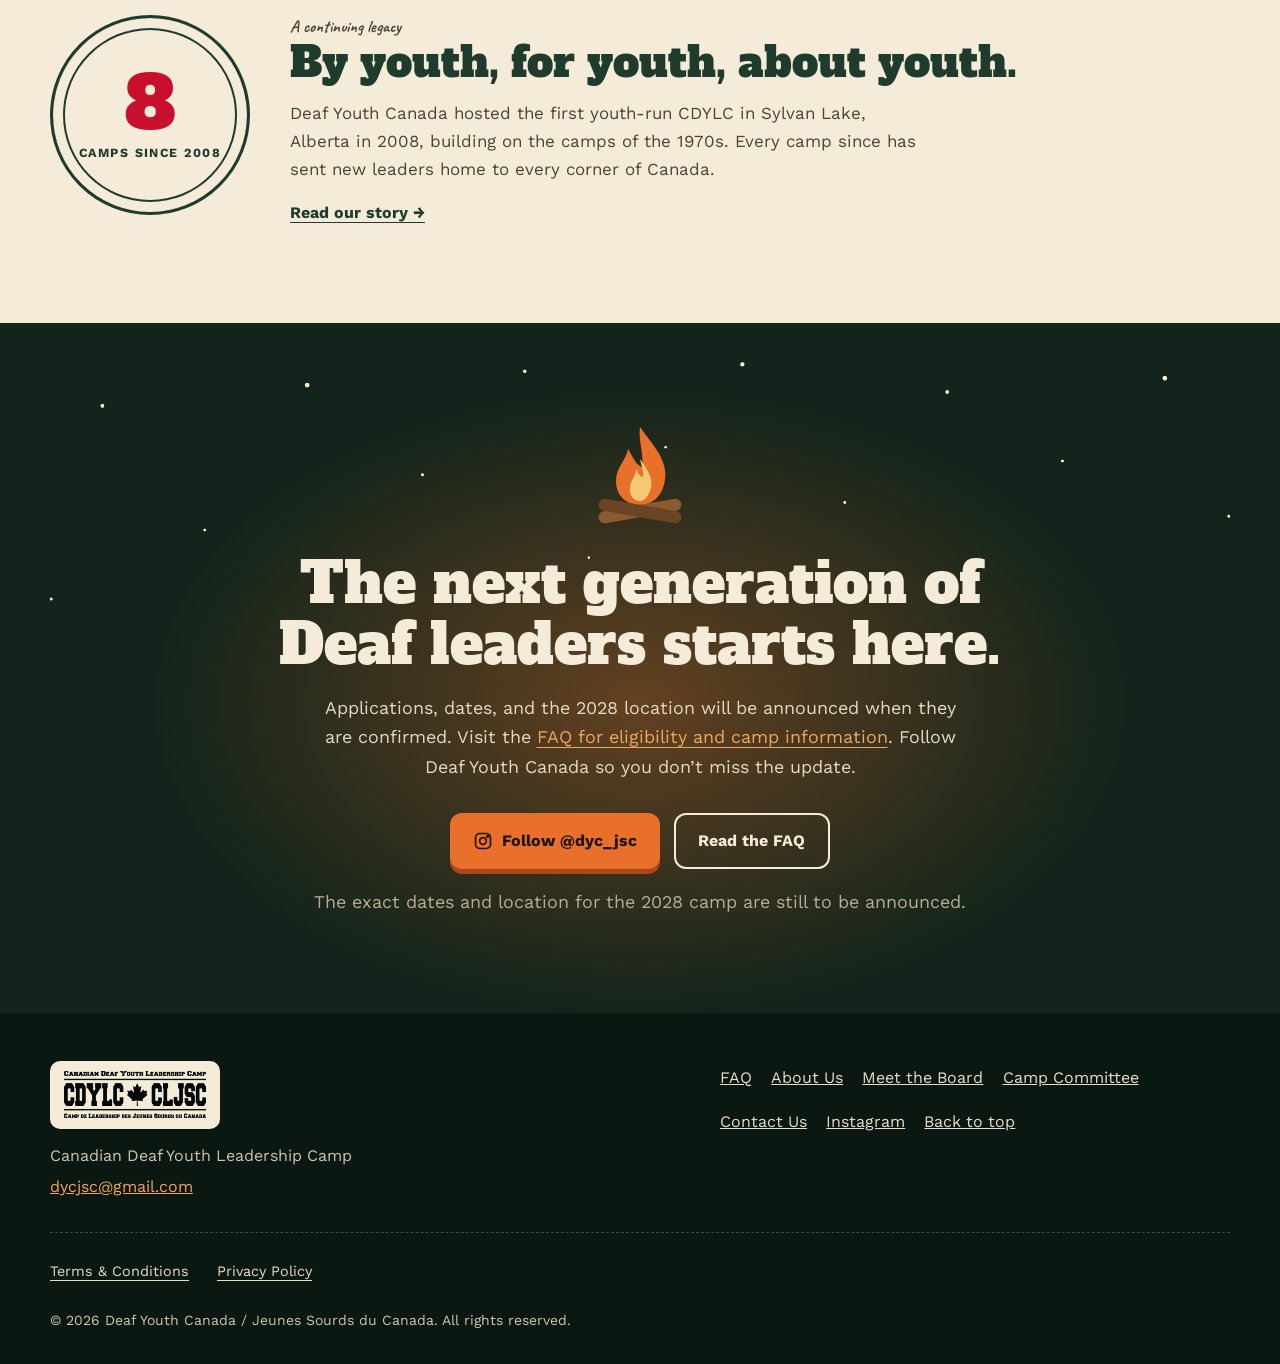
==== commit de19ea2a: "Redesign site with a camp theme Night-sky hero with pine ridge and trail-sign status board, pennant " ====
--- a/index.html
+++ b/index.html
@@ -33,63 +33,122 @@
     <header class="hero" id="top">
       <div class="wrap hero-grid">
         <div>
-          <div class="eyebrow"><span class="en">Canadian Deaf Youth Leadership Camp</span><span class="fr">Camp de leadership des jeunes sourds du Canada</span></div>
+          <div class="pill"><svg aria-hidden="true" width="16" height="16" viewBox="0 0 24 24" fill="none" stroke="currentColor" stroke-width="2" stroke-linecap="round" stroke-linejoin="round"><path d="M12 2c2 3 5 5 5 9a5 5 0 0 1-10 0c0-2 1-3 2-4 0 2 1 3 2 3 0-3-1-5 1-8z"/></svg><span class="en">Canadian Deaf Youth Leadership Camp · 2028</span><span class="fr">Camp de leadership des jeunes sourds du Canada · 2028</span></div>
           <h1><span class="en">Find your voice.<br><span>Lead your way.</span></span><span class="fr">Trouve ta voix.<br><span>Dirige à ta façon.</span></span></h1>
           <p class="hero-copy en">A national camp where Deaf and hard of hearing youth build confidence, discover their leadership style, and form friendships that last far beyond one week.</p>
           <p class="hero-copy fr">Un camp national où les jeunes sourds et malentendants développent leur confiance, découvrent leur style de leadership et créent des amitiés qui vont bien au-delà d’une semaine.</p>
           <div class="hero-actions"><a class="button primary" href="#apply"><span class="en">Get 2028 updates</span><span class="fr">Recevoir les nouvelles 2028</span></a><a class="button secondary" href="#experience"><span class="en">Explore the experience</span><span class="fr">Découvrir l’expérience</span></a></div>
         </div>
-        <aside class="status-card" aria-label="2028 camp status">
-          <h2><span class="en">2028 camp status</span><span class="fr">État du camp 2028</span></h2>
-          <div class="status-row"><span class="status-icon">01</span><div><b><span class="en">Dates</span><span class="fr">Dates</span></b><span><span class="en">To be announced</span><span class="fr">À annoncer</span></span></div></div>
-          <div class="status-row"><span class="status-icon">02</span><div><b><span class="en">Location</span><span class="fr">Lieu</span></b><span><span class="en">To be announced</span><span class="fr">À annoncer</span></span></div></div>
-          <div class="status-row"><span class="status-icon">03</span><div><b><span class="en">Applications</span><span class="fr">Candidatures</span></b><span><span class="en">Opening soon</span><span class="fr">Ouverture bientôt</span></span></div></div>
+        <aside class="sign" aria-label="2028 camp status" data-label-en="2028 camp status" data-label-fr="État du camp 2028">
+          <div class="sign-posts" aria-hidden="true"><span></span><span></span></div>
+          <div class="sign-board"><div class="sign-face">
+            <h2><span class="en">2028 camp status</span><span class="fr">État du camp 2028</span></h2>
+            <div class="status-row"><svg aria-hidden="true" width="22" height="22" viewBox="0 0 24 24" fill="none" stroke="currentColor" stroke-width="2" stroke-linecap="round"><rect x="3" y="5" width="18" height="16" rx="2"/><path d="M3 10h18M8 3v4M16 3v4"/></svg><div><b><span class="en">Dates</span><span class="fr">Dates</span></b><span class="status-val"><span class="en">To be announced</span><span class="fr">À annoncer</span></span></div></div>
+            <div class="status-row"><svg aria-hidden="true" width="22" height="22" viewBox="0 0 24 24" fill="none" stroke="currentColor" stroke-width="2" stroke-linecap="round" stroke-linejoin="round"><path d="M12 21s-7-6.2-7-11a7 7 0 0 1 14 0c0 4.8-7 11-7 11z"/><circle cx="12" cy="10" r="2.5"/></svg><div><b><span class="en">Location</span><span class="fr">Lieu</span></b><span class="status-val"><span class="en">To be announced</span><span class="fr">À annoncer</span></span></div></div>
+            <div class="status-row"><svg aria-hidden="true" width="22" height="22" viewBox="0 0 24 24" fill="none" stroke="currentColor" stroke-width="2" stroke-linecap="round" stroke-linejoin="round"><path d="M14 3H6a2 2 0 0 0-2 2v14a2 2 0 0 0 2 2h12a2 2 0 0 0 2-2V9z"/><path d="M14 3v6h6M8 13h8M8 17h5"/></svg><div><b><span class="en">Applications</span><span class="fr">Candidatures</span></b><span class="status-val"><span class="en">Opening soon</span><span class="fr">Ouverture bientôt</span></span></div></div>
+          </div></div>
+          <div class="sign-post" aria-hidden="true"></div>
         </aside>
       </div>
     </header>
-    <div class="ticker" aria-hidden="true"><div class="ticker-track"><span>LEADERSHIP <i>✦</i></span><span>DEAF PRIDE <i>✦</i></span><span>COMMUNITY <i>✦</i></span><span>FRIENDSHIP <i>✦</i></span><span>ACCESSIBILITY <i>✦</i></span></div></div>
 
-    <section>
+    <div class="pennants" aria-label="Camp values" data-label-en="Camp values" data-label-fr="Valeurs du camp" role="region">
       <div class="wrap">
-        <div class="section-head"><div class="eyebrow" style="color:var(--red)"><span class="en">Why CDYLC?</span><span class="fr">Pourquoi le CLJSC?</span></div><div><h2><span class="en">Your potential already exists. Camp helps you see it.</span><span class="fr">Ton potentiel existe déjà. Le camp t’aide à le découvrir.</span></h2><p class="en">CDYLC brings youth together from across Canada to learn from Deaf leaders, challenge themselves, and understand the kind of leader they want to become.</p><p class="fr">Le CLJSC rassemble des jeunes de partout au Canada pour apprendre auprès de leaders sourds, relever des défis et découvrir le type de leader qu’ils veulent devenir.</p></div></div>
-        <div class="cards">
-          <article class="card"><span class="card-num">01</span><h3><span class="en">Know yourself</span><span class="fr">Mieux te connaître</span></h3><p><span class="en">Discover your strengths, hidden talents, and the leadership style that feels true to you.</span><span class="fr">Découvre tes forces, tes talents cachés et le style de leadership qui te ressemble.</span></p></article>
-          <article class="card"><span class="card-num">02</span><h3><span class="en">Build real skills</span><span class="fr">Développer tes compétences</span></h3><p><span class="en">Practice communication, teamwork, advocacy, creative thinking, and decision-making.</span><span class="fr">Pratique la communication, le travail d’équipe, la défense des droits, la créativité et la prise de décision.</span></p></article>
-          <article class="card"><span class="card-num">03</span><h3><span class="en">Find your people</span><span class="fr">Trouver ta communauté</span></h3><p><span class="en">Meet Deaf and hard of hearing youth and build a national network of friendship and support.</span><span class="fr">Rencontre des jeunes sourds et malentendants et crée un réseau national d’amitié et de soutien.</span></p></article>
+        <svg class="string" aria-hidden="true" viewBox="0 0 100 14" preserveAspectRatio="none"><path d="M0 2 Q50 16 100 2" stroke="#6B4423" stroke-width="1.2" fill="none" vector-effect="non-scaling-stroke"/></svg>
+        <ul>
+          <li>Leadership</li>
+          <li><span class="en">Deaf Pride</span><span class="fr">Fierté sourde</span></li>
+          <li><span class="en">Community</span><span class="fr">Communauté</span></li>
+          <li><span class="en">Friendship</span><span class="fr">Amitié</span></li>
+          <li><span class="en">Accessibility</span><span class="fr">Accessibilité</span></li>
+        </ul>
+      </div>
+    </div>
+
+    <section id="why">
+      <div class="wrap">
+        <p class="hand"><span class="en">Why CDYLC?</span><span class="fr">Pourquoi le CLJSC?</span></p>
+        <h2 class="section-title"><span class="en">Your potential already exists. Camp helps you see it.</span><span class="fr">Ton potentiel existe déjà. Le camp t’aide à le découvrir.</span></h2>
+        <p class="section-lead en">CDYLC brings youth together from across Canada to learn from Deaf leaders, challenge themselves, and understand the kind of leader they want to become.</p>
+        <p class="section-lead fr">Le CLJSC rassemble des jeunes de partout au Canada pour apprendre auprès de leaders sourds, relever des défis et découvrir le type de leader qu’ils veulent devenir.</p>
+        <div class="badges">
+          <article class="badge">
+            <div class="badge-patch" aria-hidden="true"><span><svg width="56" height="56" viewBox="0 0 24 24" fill="none" stroke="currentColor" stroke-width="1.6" stroke-linecap="round" stroke-linejoin="round"><circle cx="12" cy="12" r="9"/><path d="M15.5 8.5l-2 5-5 2 2-5z"/></svg></span></div>
+            <span class="badge-num"><span class="en">Badge 01</span><span class="fr">Écusson 01</span></span>
+            <h3><span class="en">Know yourself</span><span class="fr">Mieux te connaître</span></h3>
+            <p><span class="en">Discover your strengths, hidden talents, and the leadership style that feels true to you.</span><span class="fr">Découvre tes forces, tes talents cachés et le style de leadership qui te ressemble.</span></p>
+          </article>
+          <article class="badge">
+            <div class="badge-patch" aria-hidden="true"><span><svg width="56" height="56" viewBox="0 0 24 24" fill="none" stroke="currentColor" stroke-width="1.6" stroke-linecap="round" stroke-linejoin="round"><path d="M3 20l6-12 4 7 2-3 6 8z"/><path d="M9 8l1.5-3"/></svg></span></div>
+            <span class="badge-num"><span class="en">Badge 02</span><span class="fr">Écusson 02</span></span>
+            <h3><span class="en">Build real skills</span><span class="fr">Développer tes compétences</span></h3>
+            <p><span class="en">Practice communication, teamwork, advocacy, creative thinking, and decision-making.</span><span class="fr">Pratique la communication, le travail d’équipe, la défense des droits, la créativité et la prise de décision.</span></p>
+          </article>
+          <article class="badge">
+            <div class="badge-patch" aria-hidden="true"><span><svg width="56" height="56" viewBox="0 0 24 24" fill="none" stroke="currentColor" stroke-width="1.6" stroke-linecap="round" stroke-linejoin="round"><path d="M12 3L3 20h18z"/><path d="M12 3v17M9 20l3-5 3 5"/></svg></span></div>
+            <span class="badge-num"><span class="en">Badge 03</span><span class="fr">Écusson 03</span></span>
+            <h3><span class="en">Find your people</span><span class="fr">Trouver ta communauté</span></h3>
+            <p><span class="en">Meet Deaf and hard of hearing youth and build a national network of friendship and support.</span><span class="fr">Rencontre des jeunes sourds et malentendants et crée un réseau national d’amitié et de soutien.</span></p>
+          </article>
         </div>
       </div>
     </section>
 
-    <section class="blue-section" id="experience">
+    <section class="board-section" id="experience">
       <div class="wrap">
-        <div class="section-head"><div class="eyebrow" style="color:var(--blue)"><span class="en">The experience</span><span class="fr">L’expérience</span></div><div><h2><span class="en">One week can change how you see your future.</span><span class="fr">Une semaine peut changer ta vision de l’avenir.</span></h2></div></div>
-        <div class="experience">
-          <article class="feature dark"><span class="shape"></span><h3><span class="en">Learn from Deaf leaders</span><span class="fr">Apprendre des leaders sourds</span></h3><p><span class="en">Connect with Canadian leaders from the past, present, and next generation.</span><span class="fr">Échange avec des leaders canadiens d’hier, d’aujourd’hui et de la prochaine génération.</span></p></article>
-          <article class="feature yellow"><span class="shape"></span><h3><span class="en">Lead through action</span><span class="fr">Diriger par l’action</span></h3><p><span class="en">Take part in workshops, team challenges, conversations, and hands-on leadership activities.</span><span class="fr">Participe à des ateliers, défis d’équipe, discussions et activités pratiques de leadership.</span></p></article>
-          <article class="feature white"><span class="shape"></span><h3><span class="en">Celebrate Deaf identity</span><span class="fr">Célébrer l’identité sourde</span></h3><p><span class="en">Join an accessible, visual environment where communication and Deaf culture are centred.</span><span class="fr">Vis une expérience accessible et visuelle où la communication et la culture sourde sont au cœur du camp.</span></p></article>
-          <article class="feature red"><span class="shape"></span><h3><span class="en">Leave ready for more</span><span class="fr">Repartir prêt pour la suite</span></h3><p><span class="en">Bring new confidence, motivation, friendships, and leadership tools into school, work, volunteering, and life.</span><span class="fr">Rapporte confiance, motivation, amitiés et outils de leadership dans tes études, ton travail, ton bénévolat et ta vie.</span></p></article>
+        <div class="board-head">
+          <div>
+            <p class="hand"><span class="en">The experience</span><span class="fr">L’expérience</span></p>
+            <h2 class="section-title"><span class="en">One week can change how you see your future.</span><span class="fr">Une semaine peut changer ta vision de l’avenir.</span></h2>
+          </div>
+          <p class="note" aria-hidden="true"><span class="en">pinned to the cabin board ↓</span><span class="fr">épinglé au babillard du chalet ↓</span></p>
+        </div>
+        <div class="notes">
+          <article class="note-card"><svg aria-hidden="true" width="34" height="34" viewBox="0 0 24 24" fill="none" stroke="currentColor" stroke-width="1.8" stroke-linecap="round" stroke-linejoin="round"><circle cx="9" cy="8" r="3"/><circle cx="17" cy="9" r="2.5"/><path d="M3 20c0-3.5 2.7-6 6-6s6 2.5 6 6M15 14.5c3 0 6 2 6 5.5"/></svg><h3><span class="en">Learn from Deaf leaders</span><span class="fr">Apprendre des leaders sourds</span></h3><p><span class="en">Connect with Canadian leaders from the past, present, and next generation.</span><span class="fr">Échange avec des leaders canadiens d’hier, d’aujourd’hui et de la prochaine génération.</span></p></article>
+          <article class="note-card"><svg aria-hidden="true" width="34" height="34" viewBox="0 0 24 24" fill="none" stroke="currentColor" stroke-width="1.8" stroke-linecap="round" stroke-linejoin="round"><path d="M4 21V4M4 4h12l-2 4 2 4H4"/></svg><h3><span class="en">Lead through action</span><span class="fr">Diriger par l’action</span></h3><p><span class="en">Take part in workshops, team challenges, conversations, and hands-on leadership activities.</span><span class="fr">Participe à des ateliers, défis d’équipe, discussions et activités pratiques de leadership.</span></p></article>
+          <article class="note-card"><svg aria-hidden="true" width="34" height="34" viewBox="0 0 24 24" fill="none" stroke="currentColor" stroke-width="1.8" stroke-linecap="round" stroke-linejoin="round"><path d="M7 11V6a1.5 1.5 0 0 1 3 0v5M10 10V4.5a1.5 1.5 0 0 1 3 0V10M13 10V5.5a1.5 1.5 0 0 1 3 0V12M16 9a1.5 1.5 0 0 1 3 0v4a8 8 0 0 1-8 8h-.5A6.5 6.5 0 0 1 4 14.5V12a1.5 1.5 0 0 1 3 0"/></svg><h3><span class="en">Celebrate Deaf identity</span><span class="fr">Célébrer l’identité sourde</span></h3><p><span class="en">Join an accessible, visual environment where communication and Deaf culture are centred.</span><span class="fr">Vis une expérience accessible et visuelle où la communication et la culture sourde sont au cœur du camp.</span></p></article>
+          <article class="note-card"><svg aria-hidden="true" width="34" height="34" viewBox="0 0 24 24" fill="none" stroke="currentColor" stroke-width="1.8" stroke-linecap="round" stroke-linejoin="round"><path d="M5 12h14M13 6l6 6-6 6"/></svg><h3><span class="en">Leave ready for more</span><span class="fr">Repartir prêt pour la suite</span></h3><p><span class="en">Bring new confidence, motivation, friendships, and leadership tools into school, work, volunteering, and life.</span><span class="fr">Rapporte confiance, motivation, amitiés et outils de leadership dans tes études, ton travail, ton bénévolat et ta vie.</span></p></article>
         </div>
       </div>
     </section>
 
-    <section class="journey">
-      <div class="wrap">
-        <div class="section-head"><div class="eyebrow" style="color:var(--red)"><span class="en">Your camp journey</span><span class="fr">Ton parcours au camp</span></div><div><h2><span class="en">Arrive curious. Leave connected.</span><span class="fr">Arrive curieux. Repars connecté.</span></h2></div></div>
-        <div class="steps">
-          <article class="step"><small><span class="en">Step 01</span><span class="fr">Étape 01</span></small><h3><span class="en">Meet</span><span class="fr">Rencontrer</span></h3><p><span class="en">Get to know youth from across Canada.</span><span class="fr">Fais connaissance avec des jeunes de partout au Canada.</span></p></article>
-          <article class="step"><small><span class="en">Step 02</span><span class="fr">Étape 02</span></small><h3><span class="en">Explore</span><span class="fr">Explorer</span></h3><p><span class="en">Try new things in a supportive environment.</span><span class="fr">Essaie de nouvelles choses dans un environnement accueillant.</span></p></article>
-          <article class="step"><small><span class="en">Step 03</span><span class="fr">Étape 03</span></small><h3><span class="en">Grow</span><span class="fr">Grandir</span></h3><p><span class="en">Build confidence and practical leadership skills.</span><span class="fr">Développe ta confiance et des compétences concrètes en leadership.</span></p></article>
-          <article class="step"><small><span class="en">Step 04</span><span class="fr">Étape 04</span></small><h3><span class="en">Lead</span><span class="fr">Diriger</span></h3><p><span class="en">Return home ready to create positive change.</span><span class="fr">Retourne chez toi prêt à créer un changement positif.</span></p></article>
+    <section class="trail" id="journey">
+      <svg class="topo" aria-hidden="true" viewBox="0 0 1440 560" preserveAspectRatio="none"><g fill="none" stroke="#F4ECD8" stroke-width="1.5"><path d="M-20 120 C200 60 380 180 620 110 S1040 40 1460 140"/><path d="M-20 170 C220 110 400 230 640 160 S1060 90 1460 190"/><path d="M-20 220 C240 160 420 280 660 210 S1080 140 1460 240"/><path d="M-20 400 C260 340 460 470 720 390 S1120 320 1460 420"/><path d="M-20 450 C280 390 480 520 740 440 S1140 370 1460 470"/><ellipse cx="1180" cy="300" rx="120" ry="60"/><ellipse cx="1180" cy="300" rx="70" ry="34"/><ellipse cx="260" cy="310" rx="90" ry="44"/></g></svg>
+      <div class="wrap" style="position:relative">
+        <p class="hand"><span class="en">Your camp journey</span><span class="fr">Ton parcours au camp</span></p>
+        <h2 class="section-title"><span class="en">Arrive curious. Leave connected.</span><span class="fr">Arrive curieux. Repars connecté.</span></h2>
+        <div style="position:relative">
+          <svg class="trail-path" aria-hidden="true" viewBox="0 0 1000 60" preserveAspectRatio="none"><path d="M60 30 C200 -10 300 70 380 30 S560 -10 640 30 S820 70 940 30" fill="none" stroke="#F2A65A" stroke-width="3" stroke-dasharray="2 10" stroke-linecap="round" vector-effect="non-scaling-stroke"/></svg>
+          <ol class="trail-steps">
+            <li><div class="waypoint"><small><span class="en">Step</span><span class="fr">Étape</span></small><b>01</b></div><h3><span class="en">Meet</span><span class="fr">Rencontrer</span></h3><p><span class="en">Get to know youth from across Canada.</span><span class="fr">Fais connaissance avec des jeunes de partout au Canada.</span></p></li>
+            <li><div class="waypoint"><small><span class="en">Step</span><span class="fr">Étape</span></small><b>02</b></div><h3><span class="en">Explore</span><span class="fr">Explorer</span></h3><p><span class="en">Try new things in a supportive environment.</span><span class="fr">Essaie de nouvelles choses dans un environnement accueillant.</span></p></li>
+            <li><div class="waypoint"><small><span class="en">Step</span><span class="fr">Étape</span></small><b>03</b></div><h3><span class="en">Grow</span><span class="fr">Grandir</span></h3><p><span class="en">Build confidence and practical leadership skills.</span><span class="fr">Développe ta confiance et des compétences concrètes en leadership.</span></p></li>
+            <li><div class="waypoint"><small><span class="en">Step</span><span class="fr">Étape</span></small><b>04</b></div><h3><span class="en">Lead</span><span class="fr">Diriger</span></h3><p><span class="en">Return home ready to create positive change.</span><span class="fr">Retourne chez toi prêt à créer un changement positif.</span></p></li>
+          </ol>
         </div>
       </div>
     </section>
 
-    <section class="cta" id="apply">
-      <div class="wrap cta-box">
+    <section id="legacy">
+      <div class="wrap legacy">
+        <div class="legacy-badge"><b>8</b><small><span class="en">Camps since 2008</span><span class="fr">Camps depuis 2008</span></small></div>
+        <div class="legacy-text">
+          <p class="hand"><span class="en">A continuing legacy</span><span class="fr">Une tradition qui se poursuit</span></p>
+          <h2><span class="en">By youth, for youth, about youth.</span><span class="fr">Par les jeunes, pour les jeunes, à propos des jeunes.</span></h2>
+          <p class="en">Deaf Youth Canada hosted the first youth-run CDYLC in Sylvan Lake, Alberta in 2008, building on the camps of the 1970s. Every camp since has sent new leaders home to every corner of Canada.</p>
+          <p class="fr">Jeunes Sourds du Canada a accueilli le premier CLJSC dirigé par des jeunes à Sylvan Lake, en Alberta, en 2008, dans la lignée des camps des années 1970. Chaque camp depuis a fait naître de nouveaux leaders aux quatre coins du Canada.</p>
+          <a class="text-link" href="about.html"><span class="en">Read our story →</span><span class="fr">Lire notre histoire →</span></a>
+        </div>
+      </div>
+    </section>
+
+    <section class="campfire" id="apply">
+      <div class="wrap">
+        <svg class="fire" role="img" aria-label="Campfire" width="120" height="110" viewBox="0 0 120 110"><path d="M60 8 C76 30 90 44 84 66 C80 80 70 86 60 86 C48 86 36 78 36 62 C36 48 46 42 48 30 C54 40 56 46 62 48 C64 34 58 22 60 8 Z" fill="#E8702A"/><path d="M60 40 C70 54 74 62 70 72 C67 80 63 82 60 82 C54 82 49 77 50 68 C51 60 56 58 56 50 C59 55 60 58 63 58 C64 52 61 46 60 40 Z" fill="#F7C873"/><rect x="18" y="86" width="84" height="12" rx="6" fill="#8A5A32" transform="rotate(-10 60 92)"/><rect x="18" y="86" width="84" height="12" rx="6" fill="#6B4423" transform="rotate(10 60 92)"/></svg>
         <h2><span class="en">The next generation of Deaf leaders starts here.</span><span class="fr">La prochaine génération de leaders sourds commence ici.</span></h2>
         <p class="en">Applications, dates, and the 2028 location will be announced when they are confirmed. Visit the <a href="faq.html">FAQ for eligibility and camp information</a>. Follow Deaf Youth Canada so you don’t miss the update.</p>
         <p class="fr">Les candidatures, les dates et le lieu de 2028 seront annoncés dès leur confirmation. Consulte la <a href="faq.html">FAQ pour les critères d’admissibilité et les renseignements sur le camp</a>. Suis Jeunes Sourds du Canada pour ne rien manquer.</p>
-        <div class="hero-actions"><a class="button primary" href="https://www.instagram.com/dyc_jsc/" target="_blank" rel="noopener"><span class="en">Follow @dyc_jsc</span><span class="fr">Suivre @dyc_jsc</span></a></div>
+        <div class="hero-actions"><a class="button primary" href="https://www.instagram.com/dyc_jsc/" target="_blank" rel="noopener"><svg aria-hidden="true" width="20" height="20" viewBox="0 0 24 24" fill="none" stroke="currentColor" stroke-width="2"><rect x="3" y="3" width="18" height="18" rx="5"/><circle cx="12" cy="12" r="4"/><circle cx="17.5" cy="6.5" r="1" fill="currentColor"/></svg><span class="en">Follow @dyc_jsc</span><span class="fr">Suivre @dyc_jsc</span></a><a class="button secondary" href="faq.html"><span class="en">Read the FAQ</span><span class="fr">Lire la FAQ</span></a></div>
         <p class="small-note"><span class="en">The exact dates and location for the 2028 camp are still to be announced.</span><span class="fr">Les dates exactes et le lieu du camp 2028 restent à annoncer.</span></p>
       </div>
     </section>
--- a/styles.css
+++ b/styles.css
@@ -1,6 +1,27 @@
-    :root{--navy:#071a3d;--blue:#1556d8;--sky:#e9f4ff;--red:#ed3045;--yellow:#ffd348;--ink:#101828;--muted:#5f6b7a;--white:#fff;--line:#d9e2ee;--radius:24px;--shadow:0 18px 50px rgba(7,26,61,.12)}
-    *{box-sizing:border-box}html{scroll-behavior:smooth}body{margin:0;font-family:"DM Sans",sans-serif;color:var(--ink);background:#f8fbff;line-height:1.65}a{color:inherit}.skip{position:absolute;left:-9999px;top:8px;background:var(--yellow);padding:.7rem 1rem;border-radius:10px;z-index:99}.skip:focus{left:8px}.wrap{width:min(1180px,calc(100% - 2rem));margin:auto}.topbar{background:var(--yellow);color:var(--navy);font-size:.9rem;font-weight:700;text-align:center;padding:.48rem}.nav{position:sticky;top:0;z-index:20;background:rgba(255,255,255,.92);backdrop-filter:blur(18px);border-bottom:1px solid rgba(7,26,61,.08)}.nav-inner{min-height:76px;display:flex;align-items:center;justify-content:space-between;gap:1rem}.wordmark{display:flex;align-items:center;gap:.7rem;text-decoration:none;font-family:"Space Grotesk",sans-serif;font-weight:700;color:var(--navy)}.mark{width:38px;height:38px;display:grid;place-items:center;border-radius:12px;background:var(--navy);color:white;font-size:.75rem}.links{display:flex;align-items:center;gap:1.3rem}.links a{text-decoration:none;font-weight:600;font-size:.95rem}.lang{border:1px solid var(--line);background:white;border-radius:999px;padding:.55rem .82rem;font:inherit;font-weight:700;color:var(--navy);cursor:pointer}.hero{position:relative;overflow:hidden;background:var(--navy);color:white;padding:clamp(4.5rem,10vw,8rem) 0 5rem}.hero:before{content:"";position:absolute;width:440px;height:440px;border:90px solid rgba(255,211,72,.95);border-radius:50%;right:-190px;top:-180px}.hero:after{content:"";position:absolute;width:260px;height:260px;background:var(--red);border-radius:44% 56% 68% 32%/46% 39% 61% 54%;right:9%;bottom:-145px;transform:rotate(20deg)}.hero-grid{position:relative;z-index:1;display:grid;grid-template-columns:1.3fr .7fr;gap:3rem;align-items:end}.eyebrow{display:inline-flex;align-items:center;gap:.55rem;text-transform:uppercase;letter-spacing:.12em;font-weight:700;font-size:.78rem;color:var(--yellow)}.eyebrow:before{content:"";width:28px;height:3px;background:var(--red)}h1,h2,h3{font-family:"Space Grotesk",sans-serif;line-height:1.06;margin:0}.hero h1{font-size:clamp(3.1rem,8vw,7.4rem);letter-spacing:-.065em;max-width:850px;margin:.8rem 0 1.35rem}.hero h1 span{color:var(--yellow)}.hero-copy{font-size:clamp(1.05rem,2vw,1.3rem);max-width:650px;color:#dce9ff;margin:0}.hero-actions{display:flex;gap:.85rem;flex-wrap:wrap;margin-top:2rem}.button{display:inline-flex;align-items:center;justify-content:center;min-height:50px;padding:.7rem 1.2rem;border-radius:14px;text-decoration:none;font-weight:700}.button.primary{background:var(--red);color:white}.button.secondary{border:1px solid rgba(255,255,255,.35);color:white}.status-card{background:white;color:var(--ink);border-radius:var(--radius);padding:1.4rem;box-shadow:var(--shadow)}.status-card h2{font-size:1.4rem;color:var(--navy);margin-bottom:1rem}.status-row{display:grid;grid-template-columns:34px 1fr;gap:.8rem;padding:1rem 0;border-top:1px solid var(--line)}.status-row:first-of-type{border-top:0}.status-icon{width:34px;height:34px;border-radius:10px;background:var(--sky);display:grid;place-items:center;color:var(--blue);font-weight:700}.status-row b{display:block;color:var(--navy)}.status-row span{color:var(--muted);font-size:.94rem}.ticker{background:var(--red);color:white;padding:1rem 0;font-family:"Space Grotesk",sans-serif;font-weight:700;overflow:hidden}.ticker-track{display:flex;gap:2.2rem;white-space:nowrap;justify-content:center}.ticker i{font-style:normal;color:var(--yellow)}section{padding:clamp(4rem,8vw,7rem) 0}.section-head{display:grid;grid-template-columns:.7fr 1.3fr;gap:3rem;align-items:start;margin-bottom:2.5rem}.section-head h2{font-size:clamp(2.3rem,5vw,4.4rem);letter-spacing:-.045em;color:var(--navy)}.section-head p{font-size:1.15rem;color:var(--muted);margin:.5rem 0 0}.cards{display:grid;grid-template-columns:repeat(3,1fr);gap:1rem}.card{background:white;border:1px solid var(--line);border-radius:var(--radius);padding:1.7rem;box-shadow:0 9px 26px rgba(7,26,61,.05)}.card-num{display:inline-grid;place-items:center;width:42px;height:42px;border-radius:13px;background:var(--yellow);font-family:"Space Grotesk",sans-serif;font-weight:700;color:var(--navy);margin-bottom:1.4rem}.card h3{font-size:1.35rem;color:var(--navy);margin-bottom:.65rem}.card p{color:var(--muted);margin:0}.blue-section{background:var(--sky)}.experience{display:grid;grid-template-columns:1fr 1fr;gap:1.2rem}.feature{min-height:280px;border-radius:var(--radius);padding:2rem;display:flex;flex-direction:column;justify-content:flex-end;overflow:hidden;position:relative}.feature h3{font-size:clamp(1.6rem,3vw,2.4rem);position:relative;z-index:2}.feature p{position:relative;z-index:2;max-width:500px}.feature.dark{background:var(--navy);color:white}.feature.red{background:var(--red);color:white}.feature.yellow{background:var(--yellow);color:var(--navy)}.feature.white{background:white;color:var(--navy);border:1px solid var(--line)}.feature .shape{position:absolute;width:170px;height:170px;border-radius:50%;right:-50px;top:-55px;border:38px solid currentColor;opacity:.13}.journey{background:white}.steps{display:grid;grid-template-columns:repeat(4,1fr);gap:0}.step{padding:1.5rem;border-left:2px solid var(--line)}.step:first-child{border-left-color:var(--red)}.step small{font-weight:700;color:var(--blue);text-transform:uppercase;letter-spacing:.1em}.step h3{font-size:1.25rem;color:var(--navy);margin:.55rem 0}.step p{color:var(--muted);margin:0}.cta{padding-top:1rem}.cta-box{background:var(--navy);color:white;border-radius:32px;padding:clamp(2rem,6vw,5rem);position:relative;overflow:hidden}.cta-box:after{content:"";position:absolute;width:260px;height:260px;background:var(--yellow);border-radius:50%;right:-110px;bottom:-140px}.cta-box h2{font-size:clamp(2.5rem,6vw,5rem);letter-spacing:-.05em;max-width:850px;position:relative;z-index:1}.cta-box p{max-width:680px;color:#dce9ff;font-size:1.1rem;position:relative;z-index:1}.cta-box .hero-actions{position:relative;z-index:1}.small-note{font-size:.9rem;color:#afc2e5;position:relative;z-index:1}footer{padding:3rem 0;background:#04112a;color:#b9c9e7}.footer-grid{display:flex;justify-content:space-between;gap:2rem;align-items:flex-start}.footer-title{font-family:"Space Grotesk",sans-serif;color:white;font-size:1.2rem}.footer-links{display:flex;gap:1rem;flex-wrap:wrap}.footer-links a{color:white}.fr{display:none}body[data-lang="fr"] .en{display:none}body[data-lang="fr"] .fr{display:initial}body[data-lang="fr"] div.fr,body[data-lang="fr"] p.fr,body[data-lang="fr"] section.fr{display:block}body[data-lang="fr"] span.fr{display:inline}
-    @media(max-width:820px){.links a:not(.lang-link){display:none}.hero-grid,.section-head{grid-template-columns:1fr}.hero:after{opacity:.45}.cards{grid-template-columns:1fr}.experience{grid-template-columns:1fr}.steps{grid-template-columns:1fr}.step{border-left:2px solid var(--line);border-top:0}.footer-grid{flex-direction:column}.ticker-track{justify-content:flex-start;padding-left:1rem}.status-card{max-width:520px}.hero{padding-top:4rem}}
+@import url('https://fonts.googleapis.com/css2?family=Alfa+Slab+One&family=Caveat:wght@600;700&family=Work+Sans:wght@400;500;600;700&display=swap');
+    :root{--navy:#12241B;--forest:#1F3B2D;--blue:#2B5E43;--sky:#EFE3C8;--red:#C8102E;--yellow:#E8702A;--ember:#F2A65A;--wood:#8A5A32;--wood-dark:#6B4423;--cream:#F4ECD8;--paper:#FFFBF1;--ink:#1F2A22;--muted:#5B5446;--white:#FFFBF1;--line:#DCCBA6;--radius:18px;--shadow:0 14px 34px rgba(60,40,15,.18);--slab:"Alfa Slab One",Georgia,serif;--hand:"Caveat",cursive;--pines:url("data:image/svg+xml,%3Csvg xmlns='http://www.w3.org/2000/svg' width='54' height='190'%3E%3Cpath d='M27 92 L44 136 L35 136 L50 166 L39 166 L54 190 L0 190 L15 166 L4 166 L19 136 L10 136 Z' fill='%230B1711'/%3E%3C/svg%3E"),url("data:image/svg+xml,%3Csvg xmlns='http://www.w3.org/2000/svg' width='70' height='190'%3E%3Cpath d='M35 40 L58 100 L46 100 L64 140 L50 140 L70 190 L0 190 L20 140 L6 140 L24 100 L12 100 Z' fill='%231F3B2D'/%3E%3C/svg%3E");--stars:radial-gradient(circle at 8% 12%,#FFF3D6 0 1.6px,transparent 2.2px),radial-gradient(circle at 16% 30%,#FFF3D6 0 1.1px,transparent 1.7px),radial-gradient(circle at 24% 9%,#FFF3D6 0 2px,transparent 2.6px),radial-gradient(circle at 33% 22%,#FFF3D6 0 1.2px,transparent 1.8px),radial-gradient(circle at 41% 7%,#FFF3D6 0 1.4px,transparent 2px),radial-gradient(circle at 52% 18%,#FFF3D6 0 1px,transparent 1.6px),radial-gradient(circle at 58% 6%,#FFF3D6 0 1.8px,transparent 2.4px),radial-gradient(circle at 66% 26%,#FFF3D6 0 1.2px,transparent 1.8px),radial-gradient(circle at 74% 10%,#FFF3D6 0 1.5px,transparent 2.1px),radial-gradient(circle at 83% 20%,#FFF3D6 0 1.1px,transparent 1.7px),radial-gradient(circle at 91% 8%,#FFF3D6 0 2px,transparent 2.6px),radial-gradient(circle at 96% 28%,#FFF3D6 0 1.2px,transparent 1.8px),radial-gradient(circle at 46% 34%,#FFF3D6 0 1px,transparent 1.6px),radial-gradient(circle at 4% 40%,#FFF3D6 0 1.2px,transparent 1.8px)}
+*{box-sizing:border-box}html{scroll-behavior:smooth}body{margin:0;font-family:"Work Sans",system-ui,sans-serif;color:var(--ink);background:var(--cream);line-height:1.65}a{color:inherit}.skip{position:absolute;left:-9999px;top:8px;background:var(--yellow);color:var(--navy);padding:.7rem 1rem;border-radius:10px;z-index:99}.skip:focus{left:8px}.wrap{width:min(1180px,calc(100% - 2.5rem));margin:auto}
+.topbar{background:var(--red);color:#FFF8EC;font-size:.85rem;font-weight:600;letter-spacing:.06em;text-transform:uppercase;text-align:center;padding:.55rem 1rem}.topbar:before{content:"Psst —";content:"Psst —"/"";font-family:var(--hand);font-size:1.25rem;text-transform:none;letter-spacing:0;margin-right:.4rem;font-weight:700}
+.nav{position:sticky;top:0;z-index:20;background:rgba(244,236,216,.95);backdrop-filter:blur(14px);border-bottom:3px dashed #CDBB94}.nav-inner{min-height:80px;display:flex;align-items:center;justify-content:space-between;gap:1rem}.wordmark{display:flex;align-items:center;text-decoration:none;color:var(--forest)}.links{display:flex;align-items:center;gap:1.3rem}.links a{text-decoration:none;font-weight:600;font-size:.95rem;color:var(--forest)}.lang{border:2px solid var(--forest);background:var(--forest);color:var(--cream);border-radius:999px;padding:.5rem .9rem;font:inherit;font-weight:700;cursor:pointer}.lang:hover{background:transparent;color:var(--forest)}
+h1,h2,h3{font-family:var(--slab);font-weight:400;line-height:1.08;margin:0}
+.hand{font-family:var(--hand);font-weight:700;font-size:1.75rem;line-height:1.1;color:var(--red);margin:0;display:block}
+.button{display:inline-flex;align-items:center;justify-content:center;gap:.6rem;min-height:50px;padding:.8rem 1.4rem;border-radius:12px;text-decoration:none;font-weight:700;transition:transform .15s,box-shadow .15s}.button.primary{background:var(--yellow);color:#1F1408;box-shadow:0 5px 0 #A9481A}.button.primary:hover{transform:translateY(2px);box-shadow:0 3px 0 #A9481A}.button.secondary{border:2px solid var(--cream);color:var(--cream)}.button.secondary:hover{background:rgba(244,236,216,.12)}.button svg{flex-shrink:0}
+.hero{position:relative;overflow:hidden;background:radial-gradient(ellipse 50% 60% at 82% 92%,rgba(232,112,42,.32),transparent 70%),var(--stars),var(--navy);color:var(--cream);padding:clamp(4rem,8vw,6rem) 0 calc(190px + 2.5rem)}.hero:after{content:"";position:absolute;left:0;right:0;bottom:0;height:190px;background:var(--pines);background-repeat:repeat-x;background-position:20px bottom,0 bottom;pointer-events:none}
+.hero-grid{position:relative;z-index:1;display:grid;grid-template-columns:minmax(0,1.35fr) minmax(0,.65fr);gap:3rem;align-items:center}
+.pill{display:inline-flex;align-items:center;gap:.6rem;border:1.5px solid var(--yellow);color:var(--ember);border-radius:999px;padding:.4rem .9rem;font-weight:600;font-size:.8rem;letter-spacing:.1em;text-transform:uppercase}
+.hero h1{font-size:clamp(2.8rem,6.4vw,5.4rem);letter-spacing:-.01em;line-height:1.02;margin:1.4rem 0 0}.hero h1 span span{color:var(--ember)}.hero-copy{font-size:clamp(1.05rem,1.8vw,1.2rem);max-width:600px;color:#E3DAC4;margin:1.4rem 0 0}.hero-actions{display:flex;gap:.9rem;flex-wrap:wrap;margin-top:2rem}
+.sign{max-width:400px;width:100%;justify-self:end}.sign-posts{display:flex;justify-content:space-between;padding:0 3.5rem}.sign-posts span,.sign-post{display:block;width:14px;height:30px;background:var(--wood-dark)}.sign-post{width:16px;height:60px;margin:0 auto}.sign-board{background:var(--wood);border-radius:10px;padding:10px;box-shadow:0 14px 30px rgba(0,0,0,.35)}.sign-face{background:#A9713F;border:2px solid var(--wood-dark);border-radius:6px;padding:1.25rem 1.3rem}.sign-face h2{font-size:1.4rem;color:#FFF3D6;margin-bottom:.9rem}.status-row{display:flex;gap:.8rem;align-items:center;background:var(--cream);color:var(--ink);border-radius:6px;padding:.75rem .9rem;margin-top:.6rem}.status-row:first-of-type{margin-top:0}.status-row svg{flex-shrink:0;color:var(--red)}.status-row b{display:block;color:var(--ink)}.status-row .status-val{color:var(--muted);font-size:.92rem}
+.pennants{padding:2.2rem 0 .5rem}.pennants .string{display:block;width:100%;height:14px}.pennants ul{list-style:none;margin:-6px 0 0;padding:0;display:flex;flex-wrap:wrap;justify-content:center;gap:.9rem}.pennants li{font-weight:700;letter-spacing:.08em;text-transform:uppercase;font-size:.85rem;padding:1rem 1.8rem 1.4rem;clip-path:polygon(0 0,100% 0,100% 100%,50% 78%,0 100%)}.pennants li:nth-child(1),.pennants li:nth-child(5){background:var(--red);color:#FFF8EC}.pennants li:nth-child(2),.pennants li:nth-child(4){background:var(--yellow);color:#1F1408;padding-top:1.2rem}.pennants li:nth-child(3){background:var(--forest);color:var(--cream);padding-top:1.35rem}
+section{padding:clamp(4rem,8vw,6rem) 0}.section-title{font-size:clamp(2rem,4vw,3.1rem);color:var(--forest);max-width:780px;margin-top:.3rem}.section-lead{font-size:1.12rem;color:#4A4436;max-width:680px;margin:1.1rem 0 0}
+.badges{display:grid;grid-template-columns:repeat(3,minmax(0,1fr));gap:2.5rem;margin-top:3.5rem}.badge{text-align:center}.badge-patch{width:168px;height:168px;margin:0 auto;border-radius:50%;display:grid;place-items:center}.badge-patch>span{width:140px;height:140px;border-radius:50%;border:2px dashed;display:grid;place-items:center}.badge:nth-child(1) .badge-patch{background:var(--forest);box-shadow:0 0 0 6px var(--yellow);color:var(--cream)}.badge:nth-child(1) .badge-patch>span{border-color:var(--ember)}.badge:nth-child(2) .badge-patch{background:var(--red);box-shadow:0 0 0 6px var(--forest);color:#FFF8EC}.badge:nth-child(2) .badge-patch>span{border-color:#FFD9B8}.badge:nth-child(3) .badge-patch{background:var(--yellow);box-shadow:0 0 0 6px var(--red);color:#1F1408}.badge:nth-child(3) .badge-patch>span{border-color:var(--forest)}.badge-num{display:block;font-size:.8rem;font-weight:700;letter-spacing:.12em;text-transform:uppercase;color:var(--red);margin-top:1.4rem}.badge h3{font-size:1.6rem;color:var(--forest);margin-top:.35rem}.badge p{color:#4A4436;max-width:300px;margin:.6rem auto 0}
+.board-section{background:#E4D3AE;border-top:3px dashed #BFA673;border-bottom:3px dashed #BFA673}.board-head{display:flex;flex-wrap:wrap;justify-content:space-between;align-items:flex-end;gap:1rem}.board-head .note{font-family:var(--hand);font-size:1.5rem;color:var(--wood-dark);margin:0}.notes{display:grid;grid-template-columns:repeat(4,minmax(0,1fr));gap:1.8rem;margin-top:2.8rem}.note-card{background:var(--paper);padding:1.9rem 1.5rem 1.6rem;position:relative;box-shadow:0 8px 18px rgba(80,55,20,.18);transform:rotate(-1.5deg)}.note-card:nth-child(2){transform:rotate(1.2deg)}.note-card:nth-child(3){transform:rotate(-.8deg)}.note-card:nth-child(4){transform:rotate(1.6deg)}.note-card:before{content:"";position:absolute;top:-12px;left:50%;margin-left:-44px;width:88px;height:24px;background:rgba(232,112,42,.55);transform:rotate(-3deg)}.note-card:nth-child(2):before{background:rgba(31,59,45,.45);transform:rotate(2deg)}.note-card:nth-child(3):before{background:rgba(200,16,46,.4)}.note-card svg{color:var(--red)}.note-card h3{font-size:1.35rem;color:var(--forest);margin-top:.9rem}.note-card p{color:#4A4436;margin:.6rem 0 0;font-size:.98rem}
+.trail{position:relative;overflow:hidden;background:var(--forest);color:var(--cream)}.trail .topo{position:absolute;inset:0;width:100%;height:100%;opacity:.12;pointer-events:none}.trail .hand{color:var(--ember)}.trail .section-title{color:var(--cream)}.trail-steps{position:relative;list-style:none;margin:3.5rem 0 0;padding:0;display:grid;grid-template-columns:repeat(4,minmax(0,1fr));gap:2rem}.trail-path{position:absolute;top:18px;left:0;width:100%;height:60px}.trail-steps li{position:relative;text-align:center}.waypoint{width:92px;height:92px;margin:0 auto;border-radius:50%;background:var(--cream);color:var(--forest);border:4px solid var(--yellow);display:flex;flex-direction:column;align-items:center;justify-content:center}.trail-steps li:last-child .waypoint{background:var(--red);color:#FFF8EC;border-color:var(--cream)}.waypoint small{font-size:.68rem;font-weight:700;letter-spacing:.14em;text-transform:uppercase;line-height:1.2}.waypoint b{font-family:var(--slab);font-weight:400;font-size:1.9rem;line-height:1}.trail-steps h3{font-size:1.6rem;margin-top:1.1rem}.trail-steps p{color:#D6CDB6;max-width:220px;margin:.5rem auto 0}
+.legacy{display:flex;flex-wrap:wrap;gap:2.5rem;align-items:center}.legacy-badge{flex:0 0 auto;width:200px;height:200px;border-radius:50%;background:var(--cream);border:3px solid var(--forest);box-shadow:inset 0 0 0 10px var(--cream),inset 0 0 0 12px var(--forest);display:flex;flex-direction:column;align-items:center;justify-content:center;text-align:center;padding:1.5rem}.legacy-badge b{font-family:var(--slab);font-weight:400;font-size:4.5rem;line-height:1;color:var(--red)}.legacy-badge small{font-size:.78rem;font-weight:700;letter-spacing:.12em;text-transform:uppercase;color:var(--forest);margin-top:.3rem;line-height:1.3}.legacy-text{flex:1 1 420px;min-width:0}.legacy-text h2{font-size:clamp(1.8rem,3.4vw,2.6rem);color:var(--forest);margin-top:.3rem}.legacy-text p{font-size:1.06rem;color:#4A4436;max-width:640px;margin:.9rem 0 0}.text-link{display:inline-block;margin-top:1rem;font-weight:700;color:var(--forest);text-underline-offset:4px}
+.campfire{position:relative;overflow:hidden;background:radial-gradient(ellipse 55% 65% at 50% 55%,rgba(232,112,42,.38),transparent 70%),var(--stars),var(--navy);color:var(--cream);text-align:center}.campfire svg.fire{display:block;margin:0 auto}.campfire h2{font-size:clamp(2rem,4.4vw,3.5rem);max-width:820px;margin:1.6rem auto 0}.campfire p{font-size:1.12rem;color:#E3DAC4;max-width:660px;margin:1.1rem auto 0}.campfire p a{color:var(--ember);text-underline-offset:4px}.campfire .hero-actions{justify-content:center}.small-note{font-size:.9rem;color:#B9AE94!important}
+footer{padding:3rem 0 2rem;background:#0B1711;color:#CFC6AE}.footer-grid{display:flex;justify-content:space-between;gap:2rem;align-items:flex-start}.footer-title{display:block;width:170px;height:68px;padding:.6rem .85rem;border-radius:10px;background:var(--cream) url(cdylc-cljsc-logo.png) center/contain no-repeat;background-origin:content-box;color:transparent;font-size:0;overflow:hidden}.footer-grid p{margin:.9rem 0 .3rem}.footer-links{display:flex;gap:1rem;flex-wrap:wrap}.footer-links a{color:#E8DFC8}.fr{display:none}body[data-lang="fr"] .en{display:none}body[data-lang="fr"] .fr{display:initial}body[data-lang="fr"] div.fr,body[data-lang="fr"] p.fr,body[data-lang="fr"] section.fr{display:block}body[data-lang="fr"] span.fr{display:inline}
+    @media(max-width:900px){.hero-grid{grid-template-columns:1fr}.sign{justify-self:start}.badges{grid-template-columns:1fr}.notes{grid-template-columns:repeat(2,minmax(0,1fr))}.trail-steps{grid-template-columns:repeat(2,minmax(0,1fr))}.trail-path{display:none}}
+    @media(max-width:820px){.footer-grid{flex-direction:column}.hero{padding-top:3.5rem}}
+    @media(max-width:560px){.notes,.trail-steps{grid-template-columns:1fr}.note-card,.note-card:nth-child(n){transform:none}.pennants li{padding-left:1.2rem;padding-right:1.2rem;font-size:.78rem}.legacy-badge{width:170px;height:170px}.legacy-badge b{font-size:3.6rem}}
     @media(prefers-reduced-motion:reduce){html{scroll-behavior:auto}*{transition:none!important;animation:none!important}}
 
 
@@ -55,7 +76,6 @@
 .form-progress{margin:1rem 0 0}
 .contact-help h3{color:var(--navy);font-size:1.25rem;line-height:1.25}
 .contact-help-divider{height:1px;background:#b9d0eb;margin:1.5rem 0}
-.button.primary{background:#cc2138}
 .page-hero{background:var(--navy);color:white;padding:clamp(2.5rem,6vw,4.5rem) 0}
 .breadcrumb{font-size:.9rem;color:#bed1ef;margin:0 0 1.5rem}
 .breadcrumb a{text-underline-offset:4px}
@@ -95,12 +115,12 @@
 .prose p{font-size:1.08rem;color:#475569}
 .motto{margin:0;background:var(--yellow);color:var(--navy);border-radius:24px;padding:2rem}
 .motto .motto-label{font-size:.875rem;text-transform:uppercase;letter-spacing:.09em;font-weight:700}
-.motto p{font-family:"Space Grotesk",sans-serif;font-size:clamp(1.9rem,3vw,2.5rem);line-height:1.12;font-weight:700;letter-spacing:-.035em;margin:1.3rem 0 0}
+.motto p{font-family:var(--slab);font-size:clamp(1.9rem,3vw,2.5rem);line-height:1.12;font-weight:700;letter-spacing:-.035em;margin:1.3rem 0 0}
 .history-section{background:var(--sky);padding:clamp(3rem,5vw,4.5rem) 0}
 .history-heading{margin-bottom:2rem}
 .history-list{list-style:none;margin:0;padding:0;display:grid;gap:1rem}
 .history-entry{display:grid;grid-template-columns:150px minmax(0,1fr);gap:2rem;background:white;border:1px solid #ccdef3;border-radius:22px;padding:1.7rem}
-.history-year{font-family:"Space Grotesk",sans-serif;font-size:1.8rem;font-weight:700;color:var(--blue);line-height:1.2}
+.history-year{font-family:var(--slab);font-size:1.8rem;font-weight:700;color:var(--blue);line-height:1.2}
 .history-entry h3{font-size:1.35rem;color:var(--navy);line-height:1.2}
 .history-entry p{color:#475569;margin:.7rem 0 0}
 .team-links{display:grid;grid-template-columns:1fr 1fr;gap:1.2rem;padding-top:2rem}
@@ -166,3 +186,22 @@
   .faq-item,.contact-panel{break-inside:avoid}
   .faq-answer{display:block}
 }
+
+/* Camp theme: inner pages */
+.page-hero{position:relative;overflow:hidden;background:radial-gradient(ellipse 45% 70% at 85% 100%,rgba(232,112,42,.28),transparent 70%),var(--stars),var(--navy);color:var(--cream);padding:clamp(2.5rem,6vw,4.5rem) 0 calc(120px + 2rem)}
+.page-hero:after{content:"";position:absolute;left:0;right:0;bottom:0;height:120px;background:var(--pines);background-repeat:repeat-x;background-position:20px bottom,0 bottom;background-size:auto 120px;pointer-events:none}
+.page-hero .wrap{position:relative;z-index:1}
+.page-hero p.lead,.breadcrumb{color:#E3DAC4}
+.breadcrumb span.separator{color:var(--ember)}
+.page-hero h1,.section-head h2,.prose h2,.history-heading,.motto p,.team-placeholder h2,.history-year,.legal-section h2,.contact-panel h2,.form-status h2{letter-spacing:0;font-weight:400}
+.eyebrow{display:inline-flex;align-items:center;gap:.55rem;text-transform:uppercase;letter-spacing:.12em;font-weight:700;font-size:.78rem;color:var(--ember)}
+.eyebrow:before{content:"";width:28px;height:3px;background:var(--red)}
+.card,.faq-item,.contact-form-card,.team-link,.board-card,.team-placeholder,.history-entry{background:var(--paper)}
+.motto{background:var(--yellow);color:#1F1408}
+.links a:hover,.links a[aria-current="page"]{color:var(--red)}
+:focus-visible{outline-color:var(--red)}
+.hero :focus-visible,.campfire :focus-visible,.page-hero :focus-visible,.trail :focus-visible,footer :focus-visible{outline-color:var(--ember)}
+.footer-email{color:var(--ember)}
+.footer-legal{border-top:1px dashed #3A4A40}
+.footer-legal a{color:#E8DFC8}
+@media print{.page-hero{background:white;color:var(--navy)}.page-hero:after,.hero:after{display:none}}
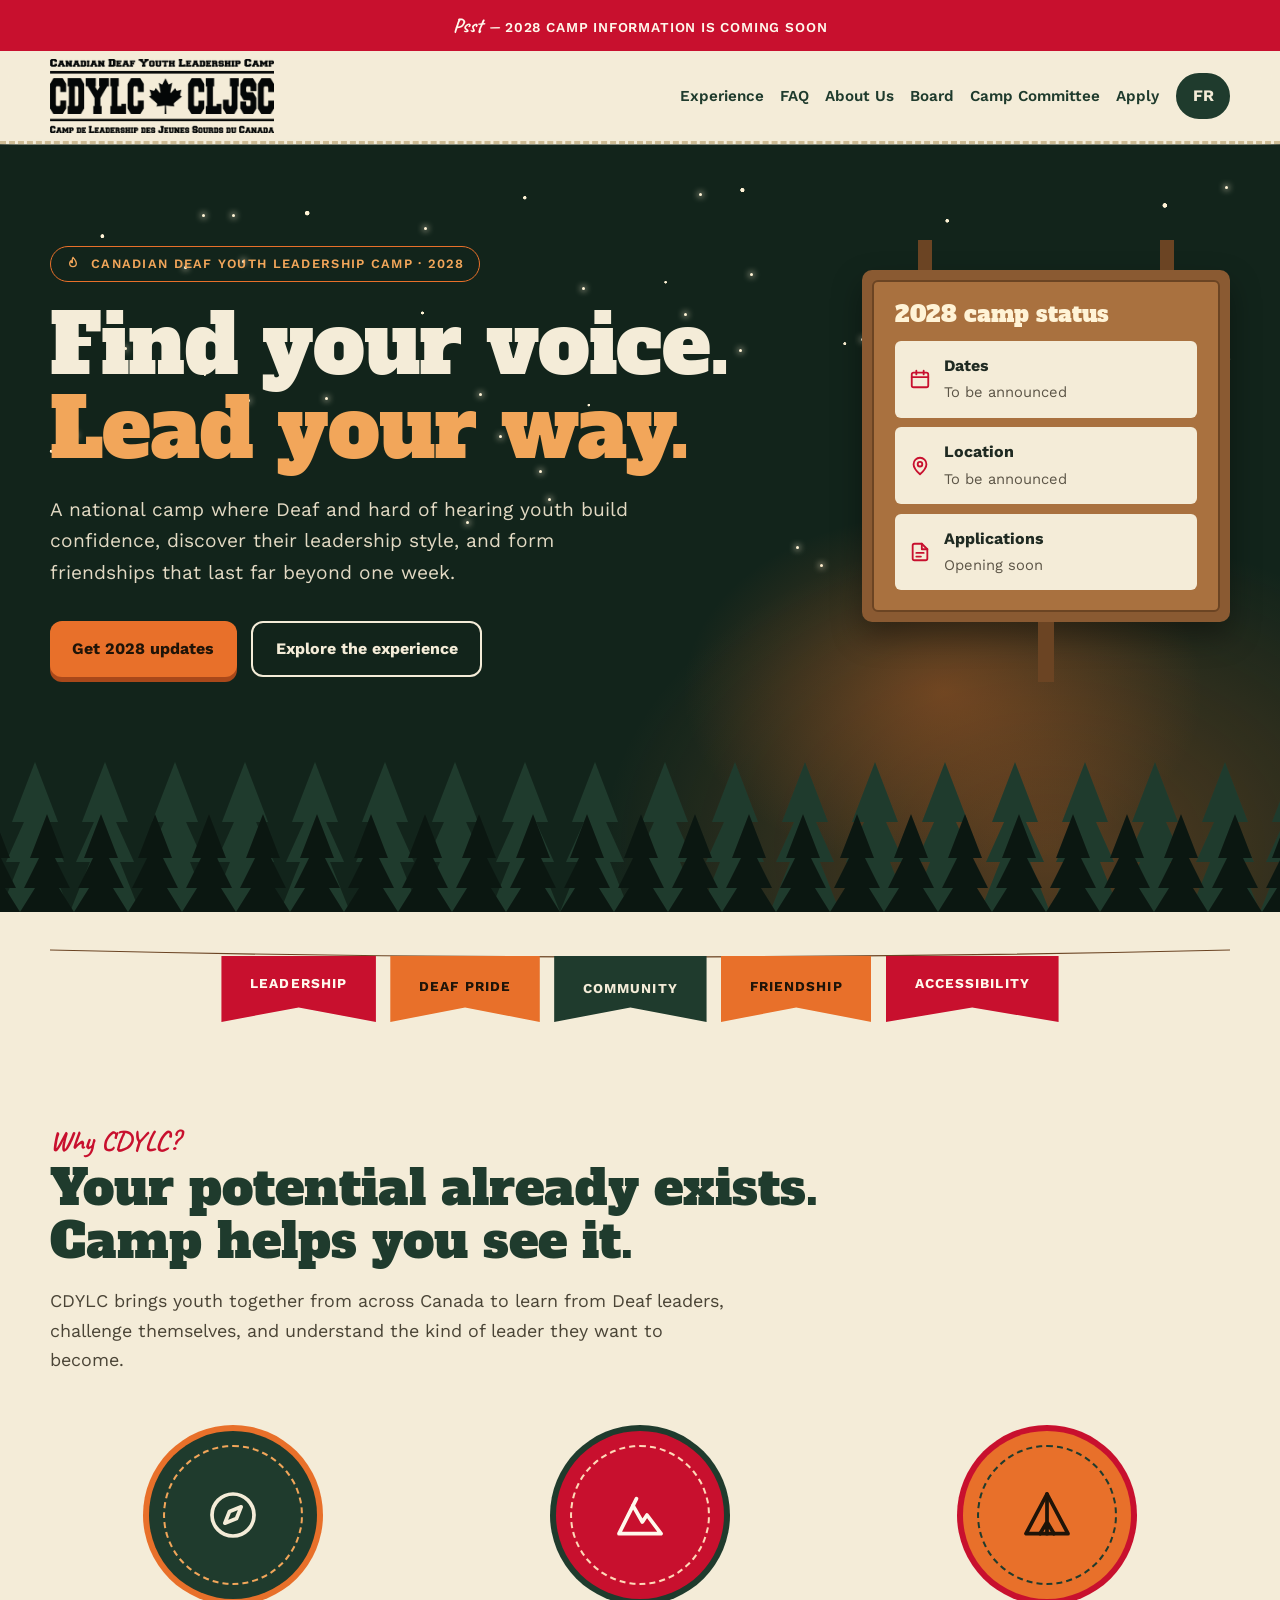
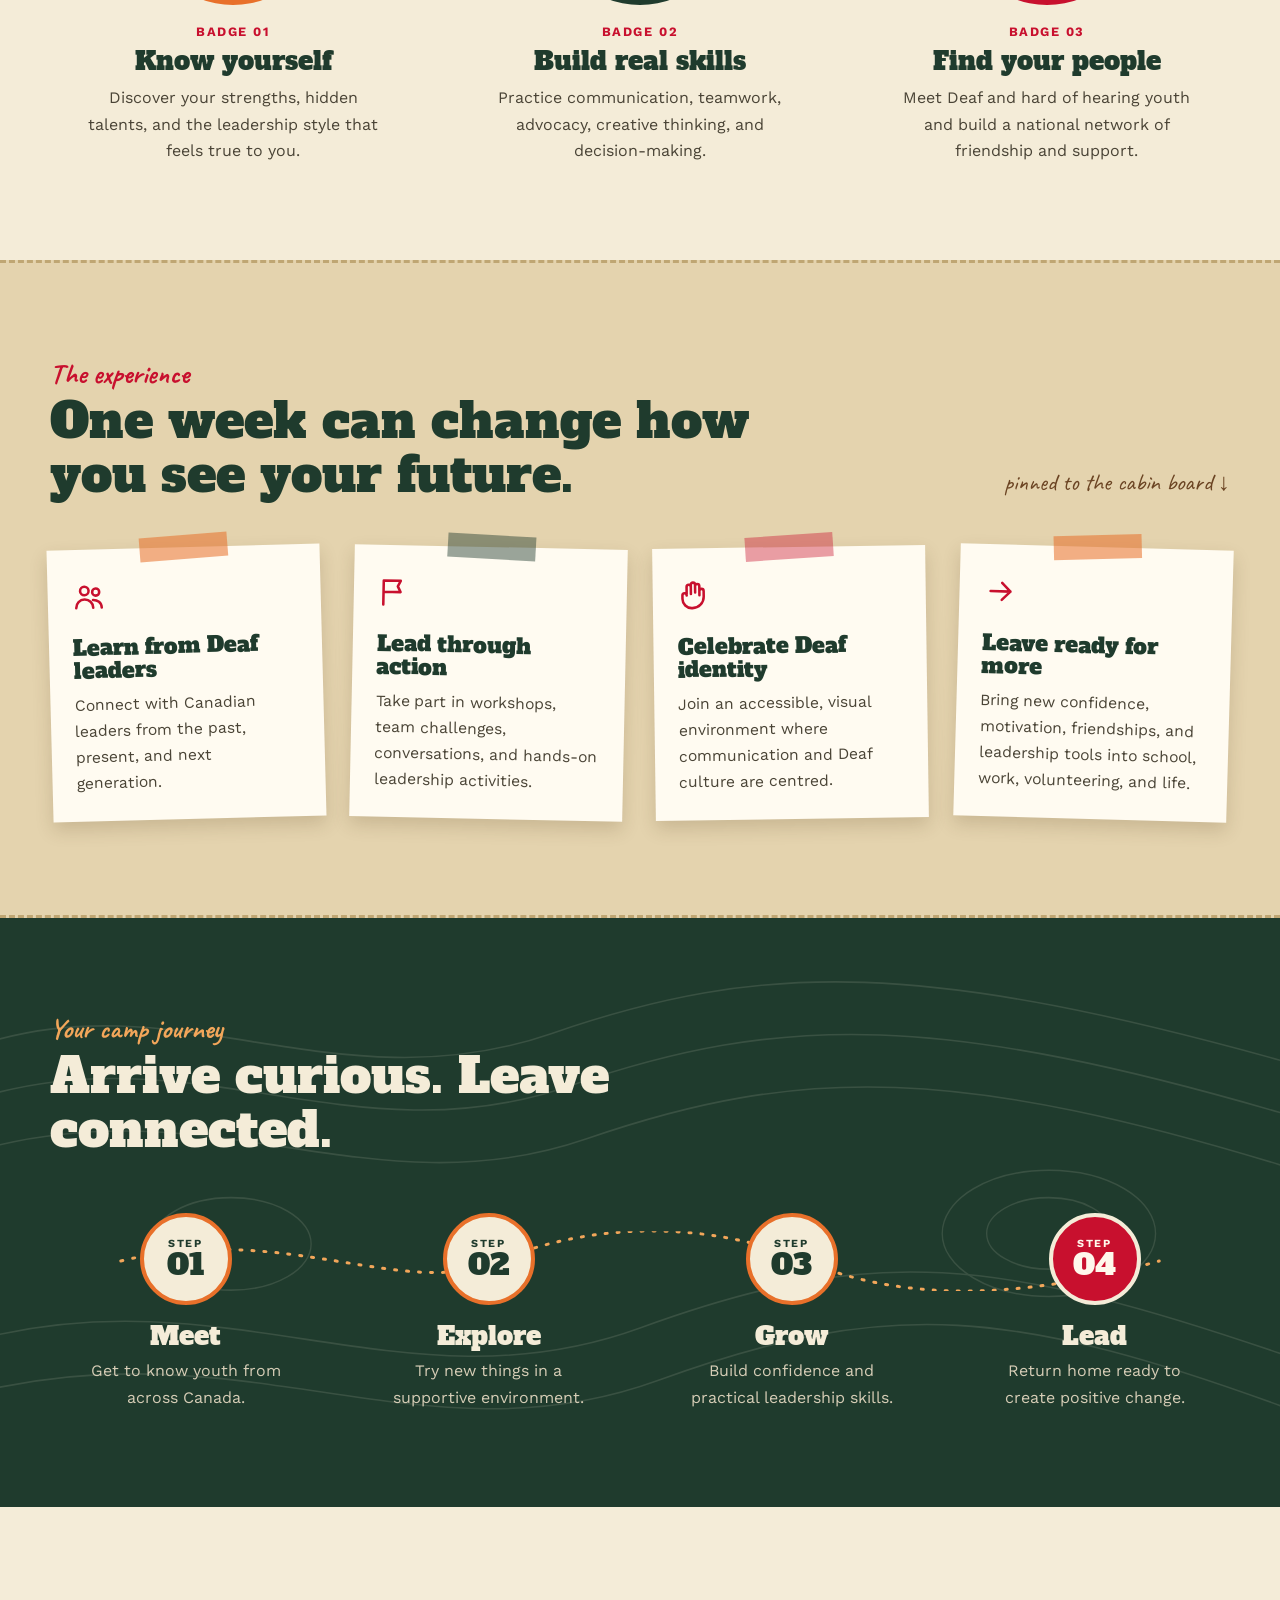
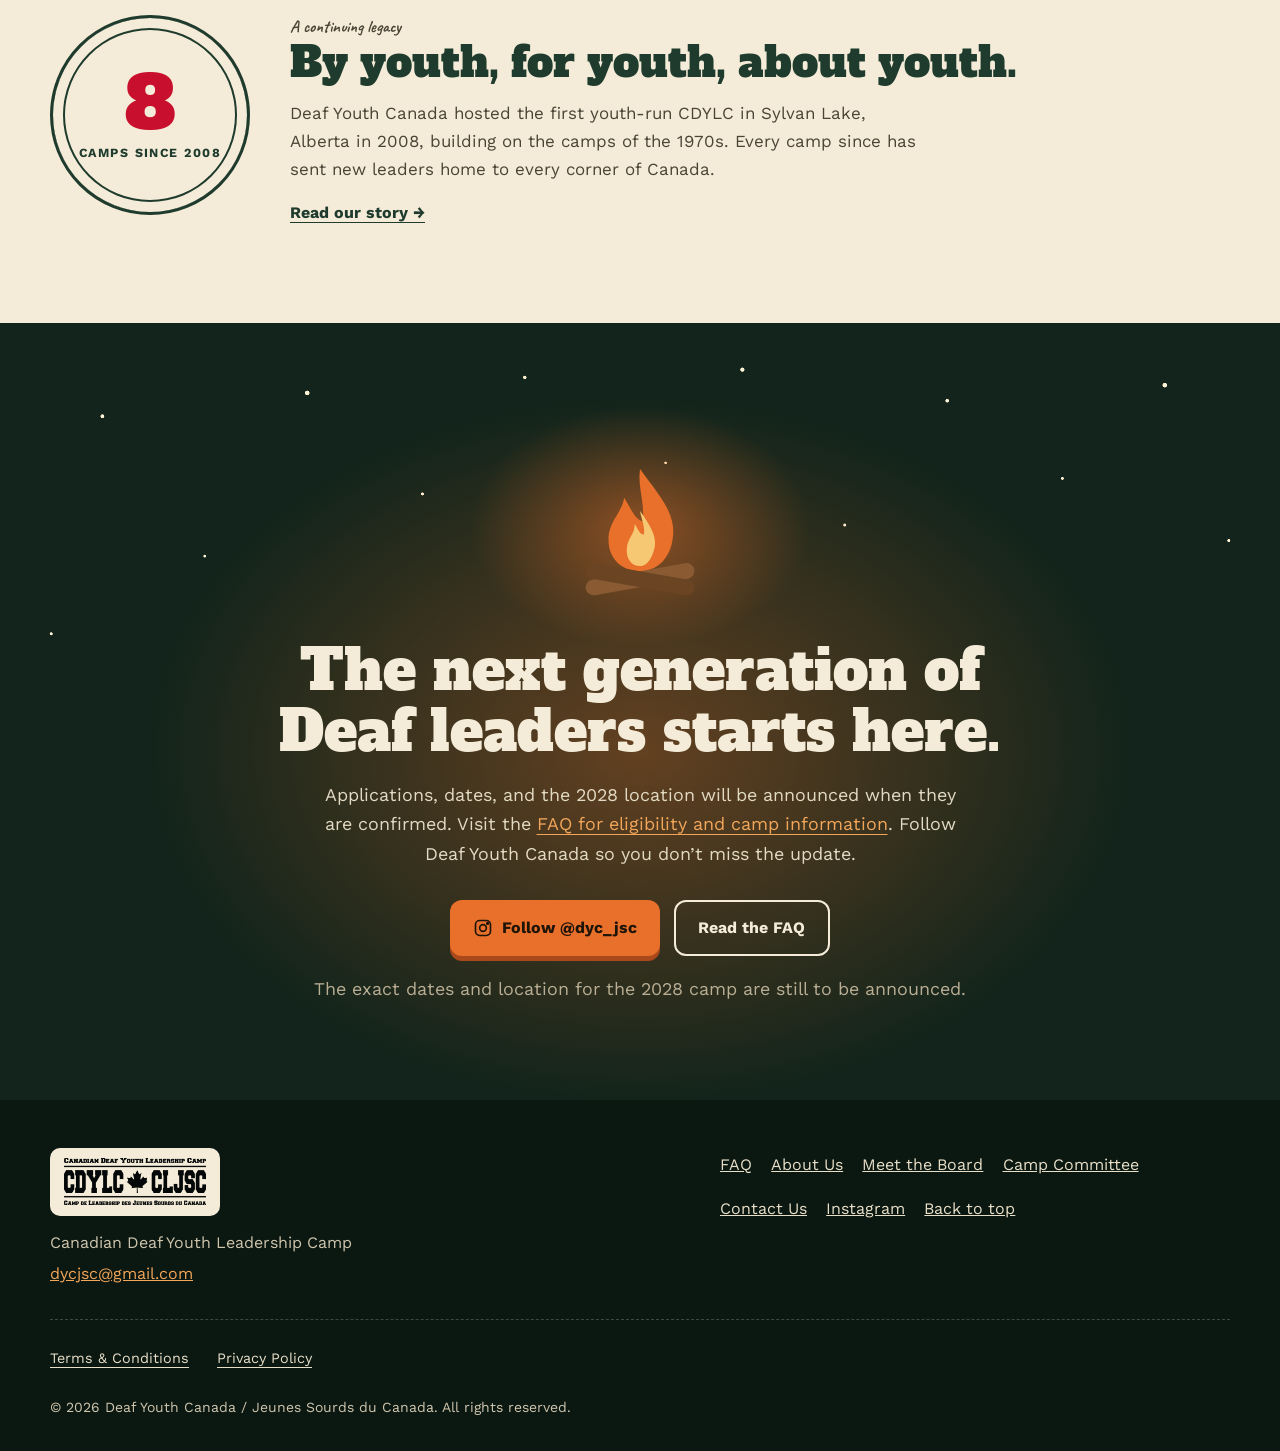
==== commit dbf69375: "Add camp animations to the homepage Twinkling stars and shooting stars, fireflies, swinging trail si" ====
--- a/index.html
+++ b/index.html
@@ -11,7 +11,8 @@
   <link href="https://fonts.googleapis.com/css2?family=DM+Sans:wght@400;500;600;700&family=Space+Grotesk:wght@600;700&display=swap" rel="stylesheet">
   <link rel="icon" type="image/svg+xml" href="data:image/svg+xml,%3Csvg xmlns='http://www.w3.org/2000/svg' viewBox='0 0 64 64'%3E%3Crect width='64' height='64' rx='14' fill='%23071a3d'/%3E%3Cpath d='M32 8l4 10 8-4-2 10 10 2-8 7 7 7-11 1 2 11-10-6-10 6 2-11-11-1 7-7-8-7 10-2-2-10 8 4z' fill='%23ed3045'/%3E%3C/svg%3E">
   <link rel="stylesheet" href="styles.css">
-  <script src="site.js" defer></script>
+  <link rel="stylesheet" href="camp-motion.css?v=1">
+  <script src="site.js?v=2" defer></script>
 </head>
 <body data-lang="en" data-title-en="CDYLC 2028 | Canadian Deaf Youth Leadership Camp" data-title-fr="CLJSC 2028 | Camp de leadership des jeunes sourds du Canada">
   <a class="skip en" href="#main">Skip to main content</a><a class="skip fr" href="#main">Aller au contenu principal</a>
@@ -31,6 +32,9 @@
   </nav>
   <main id="main">
     <header class="hero" id="top">
+      <div class="sky" aria-hidden="true"><i style="left:33.1%;top:10.8%;--t:4.0s;--d:-0.4s"></i><i style="left:53.4%;top:22.0%;--t:2.4s;--d:-2.5s"></i><i style="left:5.6%;top:25.5%;--t:2.4s;--d:-0.5s"></i><i style="left:42.8%;top:46.0%;--t:2.5s;--d:-1.1s"></i><i style="left:62.2%;top:52.3%;--t:3.8s;--d:-2.0s"></i><i style="left:95.7%;top:5.4%;--t:4.6s;--d:-1.4s"></i><i style="left:15.8%;top:9.1%;--t:3.1s;--d:-4.1s"></i><i style="left:19.3%;top:33.2%;--t:4.0s;--d:-1.9s"></i><i style="left:54.6%;top:6.3%;--t:2.4s;--d:-1.0s"></i><i style="left:67.3%;top:25.2%;--t:3.1s;--d:-2.9s"></i><i style="left:45.5%;top:18.6%;--t:4.4s;--d:-3.5s"></i><i style="left:25.4%;top:32.9%;--t:3.7s;--d:-4.4s"></i><i style="left:72.0%;top:18.0%;--t:4.9s;--d:-0.6s"></i><i style="left:42.1%;top:42.4%;--t:2.6s;--d:-2.4s"></i><i style="left:5.8%;top:37.7%;--t:4.3s;--d:-2.9s"></i><i style="left:86.0%;top:19.3%;--t:4.1s;--d:-3.0s"></i><i style="left:57.7%;top:26.7%;--t:4.6s;--d:-4.7s"></i><i style="left:47.5%;top:37.5%;--t:2.4s;--d:-3.5s"></i><i style="left:64.1%;top:54.6%;--t:4.5s;--d:-1.4s"></i><i style="left:39.0%;top:37.8%;--t:2.3s;--d:-2.3s"></i><i style="left:18.1%;top:9.1%;--t:2.4s;--d:-3.8s"></i><i style="left:14.4%;top:15.9%;--t:3.3s;--d:-4.4s"></i><i style="left:9.7%;top:26.4%;--t:3.7s;--d:-4.4s"></i><i style="left:80.7%;top:47.9%;--t:3.0s;--d:-2.1s"></i><i style="left:36.4%;top:49.0%;--t:4.9s;--d:-0.8s"></i><i style="left:18.9%;top:15.1%;--t:2.9s;--d:-2.4s"></i><i style="left:58.6%;top:16.7%;--t:2.2s;--d:-2.1s"></i><i style="left:37.4%;top:32.4%;--t:4.9s;--d:-3.5s"></i><span class="shooting"></span><span class="shooting two"></span></div>
+      <div class="glow" aria-hidden="true"></div>
+      <div class="flies" aria-hidden="true"><i style="--l:51%;--b:103px;--t:8.7s;--d:-0.5s"></i><i style="--l:88%;--b:127px;--t:9.5s;--d:-7.2s"></i><i style="--l:40%;--b:70px;--t:6.4s;--d:-5.7s"></i><i style="--l:9%;--b:20px;--t:6.8s;--d:-1.5s"></i><i style="--l:35%;--b:18px;--t:6.0s;--d:-1.4s"></i><i style="--l:13%;--b:65px;--t:6.1s;--d:-7.9s"></i><i style="--l:61%;--b:32px;--t:7.0s;--d:-3.1s"></i><i style="--l:37%;--b:28px;--t:9.4s;--d:-8.9s"></i><i style="--l:47%;--b:83px;--t:6.3s;--d:-0.9s"></i><i style="--l:35%;--b:50px;--t:9.3s;--d:-1.5s"></i><i style="--l:5%;--b:153px;--t:8.1s;--d:-1.3s"></i><i style="--l:54%;--b:14px;--t:8.1s;--d:-8.8s"></i></div>
       <div class="wrap hero-grid">
         <div>
           <div class="pill"><svg aria-hidden="true" width="16" height="16" viewBox="0 0 24 24" fill="none" stroke="currentColor" stroke-width="2" stroke-linecap="round" stroke-linejoin="round"><path d="M12 2c2 3 5 5 5 9a5 5 0 0 1-10 0c0-2 1-3 2-4 0 2 1 3 2 3 0-3-1-5 1-8z"/></svg><span class="en">Canadian Deaf Youth Leadership Camp · 2028</span><span class="fr">Camp de leadership des jeunes sourds du Canada · 2028</span></div>
@@ -67,24 +71,24 @@
 
     <section id="why">
       <div class="wrap">
-        <p class="hand"><span class="en">Why CDYLC?</span><span class="fr">Pourquoi le CLJSC?</span></p>
-        <h2 class="section-title"><span class="en">Your potential already exists. Camp helps you see it.</span><span class="fr">Ton potentiel existe déjà. Le camp t’aide à le découvrir.</span></h2>
-        <p class="section-lead en">CDYLC brings youth together from across Canada to learn from Deaf leaders, challenge themselves, and understand the kind of leader they want to become.</p>
-        <p class="section-lead fr">Le CLJSC rassemble des jeunes de partout au Canada pour apprendre auprès de leaders sourds, relever des défis et découvrir le type de leader qu’ils veulent devenir.</p>
+        <p class="hand reveal"><span class="en">Why CDYLC?</span><span class="fr">Pourquoi le CLJSC?</span></p>
+        <h2 class="section-title reveal" style="--delay:.1s"><span class="en">Your potential already exists. Camp helps you see it.</span><span class="fr">Ton potentiel existe déjà. Le camp t’aide à le découvrir.</span></h2>
+        <div class="reveal" style="--delay:.2s"><p class="section-lead en">CDYLC brings youth together from across Canada to learn from Deaf leaders, challenge themselves, and understand the kind of leader they want to become.</p>
+        <p class="section-lead fr">Le CLJSC rassemble des jeunes de partout au Canada pour apprendre auprès de leaders sourds, relever des défis et découvrir le type de leader qu’ils veulent devenir.</p></div>
         <div class="badges">
-          <article class="badge">
+          <article class="badge" style="--delay:0.00s">
             <div class="badge-patch" aria-hidden="true"><span><svg width="56" height="56" viewBox="0 0 24 24" fill="none" stroke="currentColor" stroke-width="1.6" stroke-linecap="round" stroke-linejoin="round"><circle cx="12" cy="12" r="9"/><path d="M15.5 8.5l-2 5-5 2 2-5z"/></svg></span></div>
             <span class="badge-num"><span class="en">Badge 01</span><span class="fr">Écusson 01</span></span>
             <h3><span class="en">Know yourself</span><span class="fr">Mieux te connaître</span></h3>
             <p><span class="en">Discover your strengths, hidden talents, and the leadership style that feels true to you.</span><span class="fr">Découvre tes forces, tes talents cachés et le style de leadership qui te ressemble.</span></p>
           </article>
-          <article class="badge">
+          <article class="badge" style="--delay:0.18s">
             <div class="badge-patch" aria-hidden="true"><span><svg width="56" height="56" viewBox="0 0 24 24" fill="none" stroke="currentColor" stroke-width="1.6" stroke-linecap="round" stroke-linejoin="round"><path d="M3 20l6-12 4 7 2-3 6 8z"/><path d="M9 8l1.5-3"/></svg></span></div>
             <span class="badge-num"><span class="en">Badge 02</span><span class="fr">Écusson 02</span></span>
             <h3><span class="en">Build real skills</span><span class="fr">Développer tes compétences</span></h3>
             <p><span class="en">Practice communication, teamwork, advocacy, creative thinking, and decision-making.</span><span class="fr">Pratique la communication, le travail d’équipe, la défense des droits, la créativité et la prise de décision.</span></p>
           </article>
-          <article class="badge">
+          <article class="badge" style="--delay:0.36s">
             <div class="badge-patch" aria-hidden="true"><span><svg width="56" height="56" viewBox="0 0 24 24" fill="none" stroke="currentColor" stroke-width="1.6" stroke-linecap="round" stroke-linejoin="round"><path d="M12 3L3 20h18z"/><path d="M12 3v17M9 20l3-5 3 5"/></svg></span></div>
             <span class="badge-num"><span class="en">Badge 03</span><span class="fr">Écusson 03</span></span>
             <h3><span class="en">Find your people</span><span class="fr">Trouver ta communauté</span></h3>
@@ -96,7 +100,7 @@
 
     <section class="board-section" id="experience">
       <div class="wrap">
-        <div class="board-head">
+        <div class="board-head reveal">
           <div>
             <p class="hand"><span class="en">The experience</span><span class="fr">L’expérience</span></p>
             <h2 class="section-title"><span class="en">One week can change how you see your future.</span><span class="fr">Une semaine peut changer ta vision de l’avenir.</span></h2>
@@ -113,11 +117,12 @@
     </section>
 
     <section class="trail" id="journey">
+      <div class="flies" aria-hidden="true"><i style="--l:84%;--b:351px;--t:7.0s;--d:-3.3s"></i><i style="--l:19%;--b:388px;--t:8.1s;--d:-7.0s"></i><i style="--l:34%;--b:119px;--t:9.2s;--d:-8.9s"></i><i style="--l:83%;--b:405px;--t:9.3s;--d:-6.7s"></i><i style="--l:24%;--b:264px;--t:7.4s;--d:-0.3s"></i><i style="--l:6%;--b:147px;--t:7.0s;--d:-6.2s"></i><i style="--l:93%;--b:229px;--t:9.7s;--d:-8.9s"></i><i style="--l:93%;--b:189px;--t:6.9s;--d:-2.0s"></i><i style="--l:21%;--b:110px;--t:8.5s;--d:-8.1s"></i><i style="--l:82%;--b:245px;--t:8.6s;--d:-7.2s"></i><i style="--l:11%;--b:334px;--t:9.6s;--d:-7.0s"></i><i style="--l:74%;--b:244px;--t:6.7s;--d:-7.1s"></i><i style="--l:34%;--b:402px;--t:9.9s;--d:-3.6s"></i><i style="--l:41%;--b:474px;--t:8.9s;--d:-1.5s"></i></div>
       <svg class="topo" aria-hidden="true" viewBox="0 0 1440 560" preserveAspectRatio="none"><g fill="none" stroke="#F4ECD8" stroke-width="1.5"><path d="M-20 120 C200 60 380 180 620 110 S1040 40 1460 140"/><path d="M-20 170 C220 110 400 230 640 160 S1060 90 1460 190"/><path d="M-20 220 C240 160 420 280 660 210 S1080 140 1460 240"/><path d="M-20 400 C260 340 460 470 720 390 S1120 320 1460 420"/><path d="M-20 450 C280 390 480 520 740 440 S1140 370 1460 470"/><ellipse cx="1180" cy="300" rx="120" ry="60"/><ellipse cx="1180" cy="300" rx="70" ry="34"/><ellipse cx="260" cy="310" rx="90" ry="44"/></g></svg>
       <div class="wrap" style="position:relative">
-        <p class="hand"><span class="en">Your camp journey</span><span class="fr">Ton parcours au camp</span></p>
-        <h2 class="section-title"><span class="en">Arrive curious. Leave connected.</span><span class="fr">Arrive curieux. Repars connecté.</span></h2>
-        <div style="position:relative">
+        <p class="hand reveal"><span class="en">Your camp journey</span><span class="fr">Ton parcours au camp</span></p>
+        <h2 class="section-title reveal" style="--delay:.1s"><span class="en">Arrive curious. Leave connected.</span><span class="fr">Arrive curieux. Repars connecté.</span></h2>
+        <div class="trail-map" style="position:relative">
           <svg class="trail-path" aria-hidden="true" viewBox="0 0 1000 60" preserveAspectRatio="none"><path d="M60 30 C200 -10 300 70 380 30 S560 -10 640 30 S820 70 940 30" fill="none" stroke="#F2A65A" stroke-width="3" stroke-dasharray="2 10" stroke-linecap="round" vector-effect="non-scaling-stroke"/></svg>
           <ol class="trail-steps">
             <li><div class="waypoint"><small><span class="en">Step</span><span class="fr">Étape</span></small><b>01</b></div><h3><span class="en">Meet</span><span class="fr">Rencontrer</span></h3><p><span class="en">Get to know youth from across Canada.</span><span class="fr">Fais connaissance avec des jeunes de partout au Canada.</span></p></li>
@@ -131,8 +136,8 @@
 
     <section id="legacy">
       <div class="wrap legacy">
-        <div class="legacy-badge"><b>8</b><small><span class="en">Camps since 2008</span><span class="fr">Camps depuis 2008</span></small></div>
-        <div class="legacy-text">
+        <div class="legacy-badge"><b data-count="8">8</b><small><span class="en">Camps since 2008</span><span class="fr">Camps depuis 2008</span></small></div>
+        <div class="legacy-text reveal" style="--delay:.25s">
           <p class="hand"><span class="en">A continuing legacy</span><span class="fr">Une tradition qui se poursuit</span></p>
           <h2><span class="en">By youth, for youth, about youth.</span><span class="fr">Par les jeunes, pour les jeunes, à propos des jeunes.</span></h2>
           <p class="en">Deaf Youth Canada hosted the first youth-run CDYLC in Sylvan Lake, Alberta in 2008, building on the camps of the 1970s. Every camp since has sent new leaders home to every corner of Canada.</p>
@@ -144,8 +149,8 @@
 
     <section class="campfire" id="apply">
       <div class="wrap">
-        <svg class="fire" role="img" aria-label="Campfire" width="120" height="110" viewBox="0 0 120 110"><path d="M60 8 C76 30 90 44 84 66 C80 80 70 86 60 86 C48 86 36 78 36 62 C36 48 46 42 48 30 C54 40 56 46 62 48 C64 34 58 22 60 8 Z" fill="#E8702A"/><path d="M60 40 C70 54 74 62 70 72 C67 80 63 82 60 82 C54 82 49 77 50 68 C51 60 56 58 56 50 C59 55 60 58 63 58 C64 52 61 46 60 40 Z" fill="#F7C873"/><rect x="18" y="86" width="84" height="12" rx="6" fill="#8A5A32" transform="rotate(-10 60 92)"/><rect x="18" y="86" width="84" height="12" rx="6" fill="#6B4423" transform="rotate(10 60 92)"/></svg>
-        <h2><span class="en">The next generation of Deaf leaders starts here.</span><span class="fr">La prochaine génération de leaders sourds commence ici.</span></h2>
+        <div class="fire-wrap"><div class="glow" aria-hidden="true"></div><div class="embers" aria-hidden="true"><i style="--x:-22px;--dx:-28px;--t:3.8s;--d:-3.2s"></i><i style="--x:-21px;--dx:26px;--t:4.0s;--d:-2.6s"></i><i style="--x:-9px;--dx:4px;--t:2.4s;--d:-0.1s"></i><i style="--x:28px;--dx:12px;--t:3.1s;--d:-3.7s"></i><i style="--x:-4px;--dx:30px;--t:3.7s;--d:-0.8s"></i><i style="--x:-15px;--dx:-17px;--t:2.6s;--d:-2.3s"></i><i style="--x:-14px;--dx:-6px;--t:2.4s;--d:-3.6s"></i><i style="--x:-9px;--dx:-3px;--t:3.3s;--d:-3.6s"></i><i style="--x:-5px;--dx:33px;--t:3.1s;--d:-2.1s"></i><i style="--x:1px;--dx:-39px;--t:3.0s;--d:-0.7s"></i><i style="--x:-30px;--dx:24px;--t:2.5s;--d:-1.9s"></i><i style="--x:14px;--dx:5px;--t:2.8s;--d:-2.1s"></i><i style="--x:3px;--dx:23px;--t:2.4s;--d:-2.2s"></i><i style="--x:-15px;--dx:-18px;--t:3.6s;--d:-2.0s"></i><i style="--x:4px;--dx:21px;--t:3.8s;--d:-1.8s"></i><i style="--x:7px;--dx:0px;--t:3.1s;--d:-2.8s"></i></div><svg class="fire" role="img" aria-label="Campfire" width="210" height="197" viewBox="-20 -30 160 150"><g class="flame-out"><path d="M60 8 C76 30 90 44 84 66 C80 80 70 86 60 86 C48 86 36 78 36 62 C36 48 46 42 48 30 C54 40 56 46 62 48 C64 34 58 22 60 8 Z" fill="#E8702A"/></g><g class="flame-in"><path d="M60 40 C70 54 74 62 70 72 C67 80 63 82 60 82 C54 82 49 77 50 68 C51 60 56 58 56 50 C59 55 60 58 63 58 C64 52 61 46 60 40 Z" fill="#F7C873"/></g><rect x="18" y="86" width="84" height="12" rx="6" fill="#8A5A32" transform="rotate(-10 60 92)"/><rect x="18" y="86" width="84" height="12" rx="6" fill="#6B4423" transform="rotate(10 60 92)"/></svg></div>
+        <h2 class="reveal"><span class="en">The next generation of Deaf leaders starts here.</span><span class="fr">La prochaine génération de leaders sourds commence ici.</span></h2>
         <p class="en">Applications, dates, and the 2028 location will be announced when they are confirmed. Visit the <a href="faq.html">FAQ for eligibility and camp information</a>. Follow Deaf Youth Canada so you don’t miss the update.</p>
         <p class="fr">Les candidatures, les dates et le lieu de 2028 seront annoncés dès leur confirmation. Consulte la <a href="faq.html">FAQ pour les critères d’admissibilité et les renseignements sur le camp</a>. Suis Jeunes Sourds du Canada pour ne rien manquer.</p>
         <div class="hero-actions"><a class="button primary" href="https://www.instagram.com/dyc_jsc/" target="_blank" rel="noopener"><svg aria-hidden="true" width="20" height="20" viewBox="0 0 24 24" fill="none" stroke="currentColor" stroke-width="2"><rect x="3" y="3" width="18" height="18" rx="5"/><circle cx="12" cy="12" r="4"/><circle cx="17.5" cy="6.5" r="1" fill="currentColor"/></svg><span class="en">Follow @dyc_jsc</span><span class="fr">Suivre @dyc_jsc</span></a><a class="button secondary" href="faq.html"><span class="en">Read the FAQ</span><span class="fr">Lire la FAQ</span></a></div>
--- a/camp-motion.css
+++ b/camp-motion.css
@@ -0,0 +1,86 @@
+/* ===== Camp animations ===== */
+@keyframes twinkle{0%,100%{opacity:.25;transform:scale(.7)}50%{opacity:1;transform:scale(1.15)}}
+@keyframes shoot{0%{transform:translate(0,0) rotate(-18deg);opacity:0}4%{opacity:1}14%{transform:translate(-55vw,18vw) rotate(-18deg);opacity:0}100%{transform:translate(-55vw,18vw) rotate(-18deg);opacity:0}}
+@keyframes firefly{0%{transform:translate(0,0);opacity:0}15%{opacity:1}35%{transform:translate(28px,-22px)}55%{transform:translate(-12px,-46px);opacity:.3}75%{transform:translate(22px,-64px);opacity:1}100%{transform:translate(-8px,-90px);opacity:0}}
+@keyframes glowPulse{0%,100%{opacity:.75;transform:scale(1)}50%{opacity:1;transform:scale(1.08)}}
+@keyframes flicker{0%,100%{transform:scale(1,1) skewX(0)}20%{transform:scale(.96,1.06) skewX(2deg)}40%{transform:scale(1.03,.95) skewX(-2deg)}60%{transform:scale(.98,1.08) skewX(1deg)}80%{transform:scale(1.02,.97) skewX(-1deg)}}
+@keyframes ember{0%{transform:translate(0,0) scale(1);opacity:0}10%{opacity:1}100%{transform:translate(var(--dx,10px),-220px) scale(.3);opacity:0}}
+@keyframes sway{0%,100%{transform:rotate(-4deg)}50%{transform:rotate(4deg)}}
+@keyframes swingIn{0%{transform:rotate(-9deg)}25%{transform:rotate(6deg)}45%{transform:rotate(-3.5deg)}65%{transform:rotate(2deg)}82%{transform:rotate(-1deg)}100%{transform:rotate(0)}}
+@keyframes riseIn{from{opacity:0;transform:translateY(28px)}to{opacity:1;transform:none}}
+@keyframes spin{to{transform:rotate(360deg)}}
+@keyframes stamp{0%{opacity:0;transform:scale(1.6) rotate(-25deg)}60%{opacity:1;transform:scale(.92) rotate(4deg)}100%{opacity:1;transform:scale(1) rotate(0)}}
+@keyframes pinDrop{0%{opacity:0;transform:translateY(-60px) rotate(var(--r,0deg))}70%{opacity:1;transform:translateY(6px) rotate(var(--r,0deg))}100%{opacity:1;transform:translateY(0) rotate(var(--r,0deg))}}
+@keyframes popIn{0%{opacity:0;transform:scale(.3)}70%{opacity:1;transform:scale(1.12)}100%{opacity:1;transform:scale(1)}}
+@keyframes drawTrail{from{clip-path:inset(0 100% 0 0)}to{clip-path:inset(0 0 0 0)}}
+@keyframes bob{0%,100%{transform:translateY(0)}50%{transform:translateY(-6px)}}
+@keyframes swingHover{0%{transform:rotate(0)}20%{transform:rotate(-5deg)}45%{transform:rotate(3deg)}70%{transform:rotate(-1.5deg)}100%{transform:rotate(0)}}
+@keyframes wiggle{0%,100%{transform:rotate(0)}25%{transform:rotate(-12deg)}75%{transform:rotate(12deg)}}
+
+/* Night sky */
+.sky{position:absolute;inset:0;pointer-events:none;overflow:hidden}
+.sky i{position:absolute;width:3px;height:3px;border-radius:50%;background:#FFF3D6;box-shadow:0 0 6px 1px rgba(255,243,214,.8);animation:twinkle var(--t,3s) ease-in-out var(--d,0s) infinite}
+.sky .shooting{position:absolute;top:8%;right:-10%;width:140px;height:2px;border-radius:2px;background:linear-gradient(90deg,#FFF3D6,rgba(255,243,214,0));opacity:0;animation:shoot 9s ease-out 2s infinite}
+.sky .shooting.two{top:22%;right:-20%;animation-delay:6.5s;animation-duration:13s;width:100px}
+.flies{position:absolute;inset:auto 0 0 0;height:320px;pointer-events:none;z-index:1}
+.flies i{position:absolute;bottom:var(--b,40px);left:var(--l,50%);width:5px;height:5px;border-radius:50%;background:#FFE9A8;box-shadow:0 0 10px 3px rgba(255,214,110,.75);opacity:0;animation:firefly var(--t,7s) ease-in-out var(--d,0s) infinite}
+.hero .glow{position:absolute;right:6%;bottom:40px;width:520px;height:360px;border-radius:50%;background:radial-gradient(closest-side,rgba(232,112,42,.35),transparent);animation:glowPulse 3.2s ease-in-out infinite;pointer-events:none}
+.hero:after{z-index:1}.hero-grid{z-index:2}
+
+/* Hero entrance */
+.hero .pill,.hero h1,.hero .hero-copy,.hero .hero-actions{animation:riseIn .9s cubic-bezier(.2,.7,.2,1) both}
+.hero h1{animation-delay:.12s}.hero .hero-copy{animation-delay:.28s}.hero .hero-actions{animation-delay:.42s}
+.sign{animation:riseIn .8s .3s both}
+.sign-board{transform-origin:50% -30px;animation:swingIn 2.4s .5s ease-out both}
+.sign:hover .sign-board.settled{animation:swingHover 1.6s ease-out!important}
+.pill svg{animation:wiggle 1.6s ease-in-out infinite;transform-origin:50% 90%}
+
+/* Pennants */
+.pennants li{transform-origin:50% 0;animation:sway var(--t,3.6s) ease-in-out var(--d,0s) infinite}
+.pennants li:nth-child(1){--d:-.4s}.pennants li:nth-child(2){--d:-1.3s;--t:4.1s}.pennants li:nth-child(3){--d:-2.2s}.pennants li:nth-child(4){--d:-.9s;--t:3.9s}.pennants li:nth-child(5){--d:-1.8s;--t:4.3s}
+
+/* Buttons */
+.button.primary{position:relative;overflow:hidden}
+.button.primary:after{content:"";position:absolute;inset:0;background:linear-gradient(110deg,transparent 30%,rgba(255,255,255,.45) 50%,transparent 70%);transform:translateX(-120%);transition:transform .7s}
+.button.primary:hover:after{transform:translateX(120%)}
+
+/* Scroll reveals (only when JS is on) */
+.js .reveal{opacity:0}
+.js .reveal.in{animation:riseIn .9s cubic-bezier(.2,.7,.2,1) var(--delay,0s) both}
+.js .badge .badge-patch{opacity:0}
+.js .badge.in .badge-patch{animation:stamp .8s cubic-bezier(.3,1.4,.5,1) var(--delay,0s) both}
+.badge-patch>span{animation:spin 30s linear infinite}
+.badge-patch>span svg{animation:spin 30s linear infinite reverse}
+.badge:hover .badge-patch.settled{animation:bob 1s ease-in-out infinite!important}
+.js .note-card{opacity:0}
+.js .notes.in .note-card{animation:pinDrop .8s cubic-bezier(.3,1.3,.5,1) both}
+.note-card:nth-child(1){--r:-1.5deg}.note-card:nth-child(2){--r:1.2deg;animation-delay:.15s!important}.note-card:nth-child(3){--r:-.8deg;animation-delay:.3s!important}.note-card:nth-child(4){--r:1.6deg;animation-delay:.45s!important}
+.note-card{transition:transform .3s,box-shadow .3s}
+.note-card.settled:hover{transform:translateY(-8px) rotate(0) scale(1.03);box-shadow:0 18px 30px rgba(80,55,20,.25)}
+.note-card:hover svg{animation:wiggle .6s ease-in-out}
+.js .trail-path{clip-path:inset(0 100% 0 0)}
+.js .trail-map.in .trail-path{animation:drawTrail 2.2s ease-in-out .2s forwards}
+.js .waypoint{opacity:0}
+.js .trail-map.in .waypoint{animation:popIn .6s cubic-bezier(.3,1.5,.5,1) both}
+.trail-steps li:nth-child(2) .waypoint{animation-delay:.5s!important}.trail-steps li:nth-child(3) .waypoint{animation-delay:1s!important}.trail-steps li:nth-child(4) .waypoint{animation-delay:1.5s!important}
+.trail-steps li:hover .waypoint.settled{animation:bob 1s ease-in-out infinite!important}
+.trail .flies{height:100%}
+.js .legacy-badge{opacity:0}
+.js .legacy.in .legacy-badge{animation:stamp 1s cubic-bezier(.3,1.4,.5,1) both}
+
+.settled{animation:none!important;opacity:1!important}
+.sign-board.settled,.badge-patch.settled{animation:none!important}
+/* Campfire */
+.fire-wrap{position:relative;width:210px;height:197px;margin:0 auto}
+.fire-wrap .glow{position:absolute;left:50%;top:55%;width:340px;height:240px;margin:-120px 0 0 -170px;border-radius:50%;background:radial-gradient(closest-side,rgba(232,112,42,.5),transparent);animation:glowPulse 2.4s ease-in-out infinite}
+.fire-wrap svg{position:relative;display:block;margin:0 auto}
+.fire-wrap .flame-out{transform-origin:60px 86px;animation:flicker 1.1s ease-in-out infinite}
+.fire-wrap .flame-in{transform-origin:60px 84px;animation:flicker .8s ease-in-out -.3s infinite}
+.embers{position:absolute;left:50%;bottom:80px;width:0;height:0}
+.embers i{position:absolute;left:var(--x,0);bottom:0;width:4px;height:4px;border-radius:50%;background:#FFB45C;box-shadow:0 0 8px 2px rgba(255,140,40,.8);opacity:0;animation:ember var(--t,3s) ease-out var(--d,0s) infinite}
+.campfire .wrap{position:relative}
+
+.sign:hover .sign-board.settled{animation:swingHover 1.6s ease-out!important}
+.badge:hover .badge-patch.settled{animation:bob 1s ease-in-out infinite!important}
+.trail-steps li:hover .waypoint.settled{animation:bob 1s ease-in-out infinite!important}
+@media(prefers-reduced-motion:reduce){.js .reveal,.js .badge .badge-patch,.js .note-card,.js .waypoint,.js .legacy-badge{opacity:1!important}.js .trail-path{clip-path:none}.sky .shooting,.flies,.embers{display:none}}
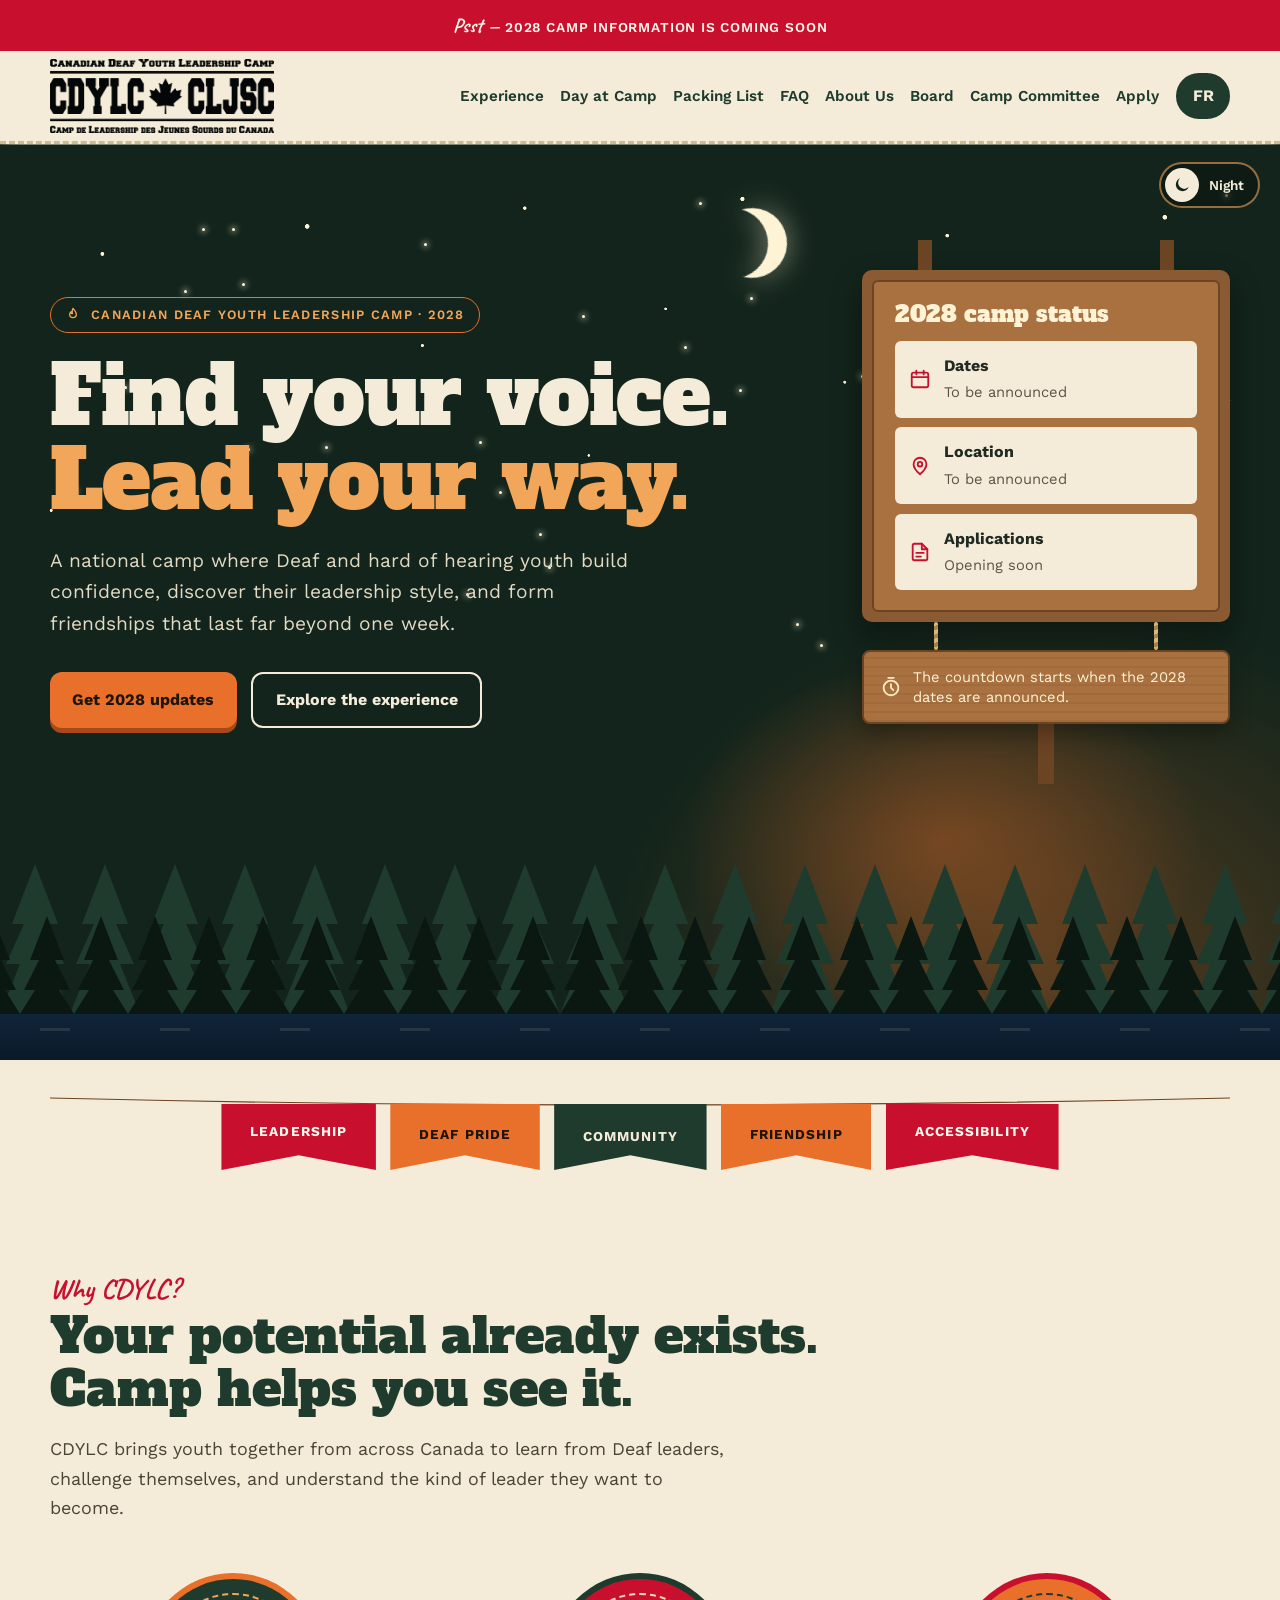
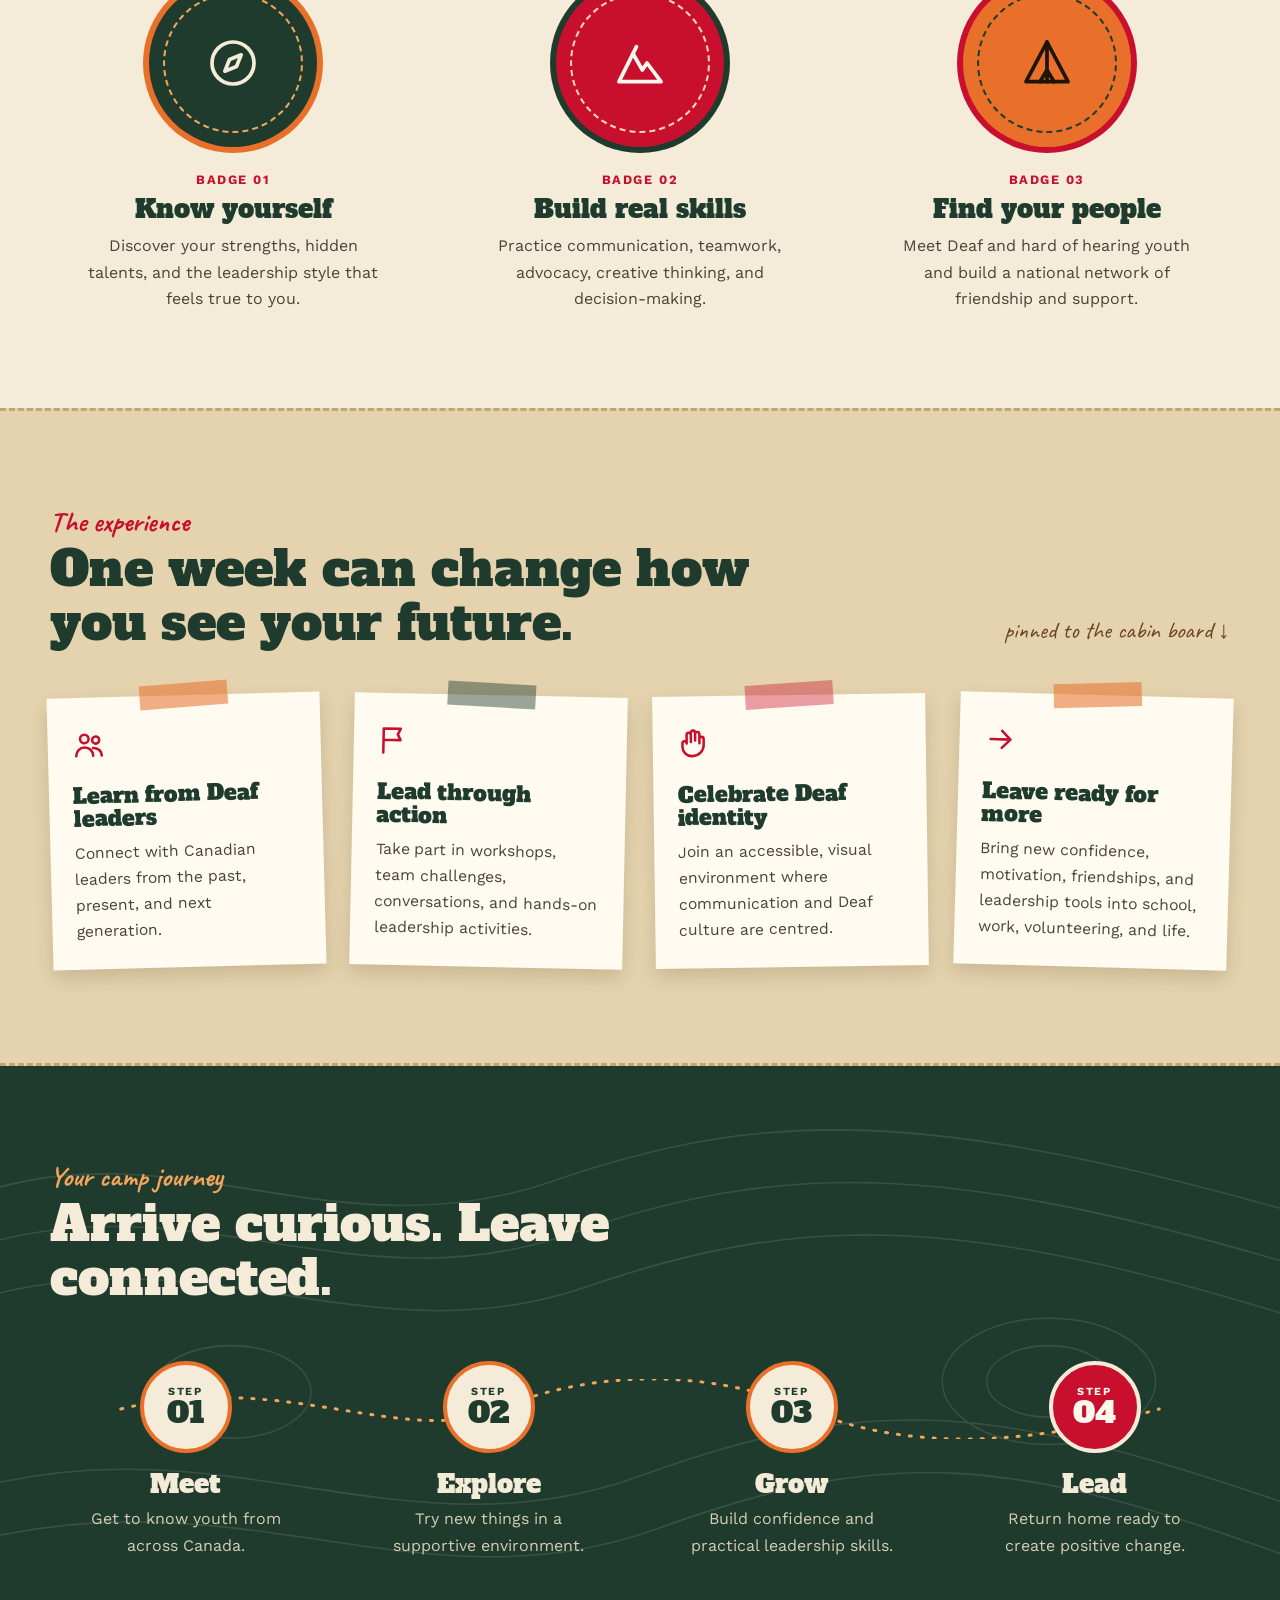
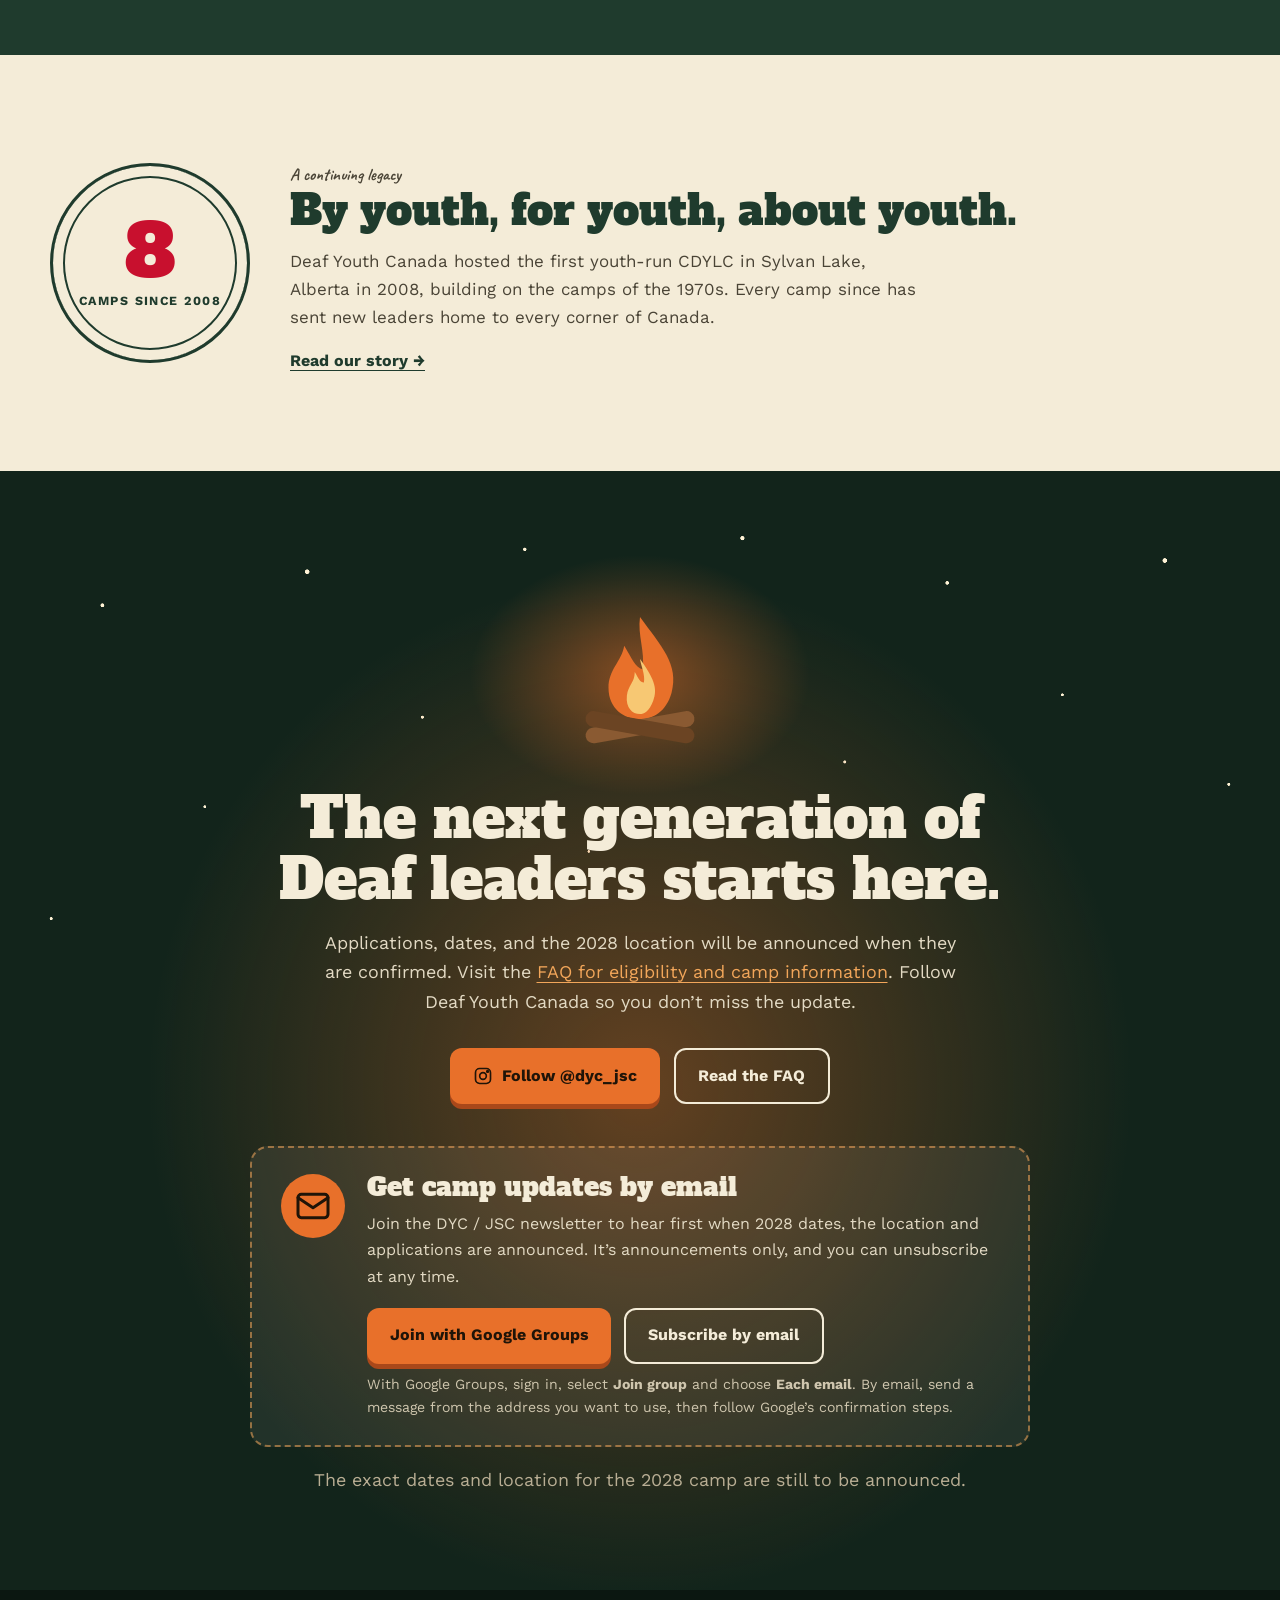
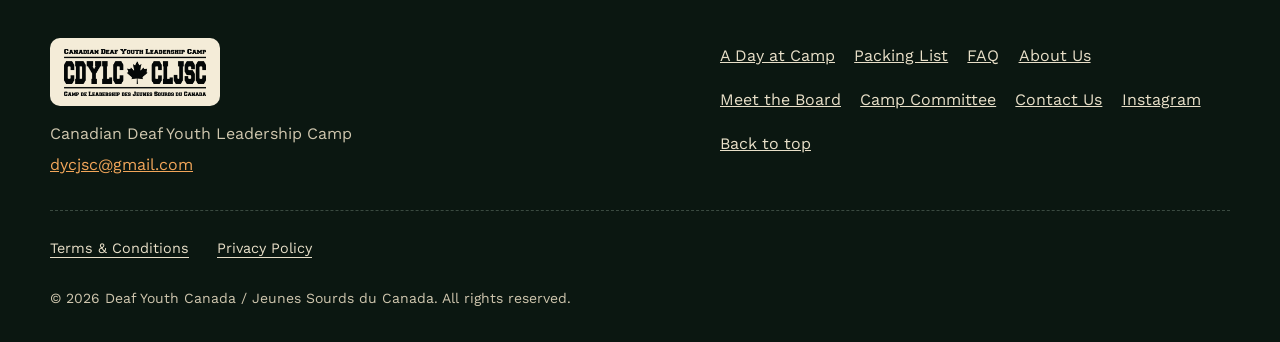
==== commit 269456d7: "Homepage: day/night sky, countdown plank, newsletter signup Adds the sun/moon switch with a sunny la" ====
--- a/index.html
+++ b/index.html
@@ -3,16 +3,19 @@
 <head>
   <meta charset="utf-8">
   <meta name="viewport" content="width=device-width,initial-scale=1">
-  <meta name="theme-color" content="#071a3d">
+  <meta name="theme-color" content="#12241B">
   <meta name="description" content="Canadian Deaf Youth Leadership Camp 2028 — a national experience for Deaf and hard of hearing youth to grow, connect, and lead.">
   <title>CDYLC 2028 | CLJSC 2028</title>
+  <script>try{if(localStorage.getItem("cdylc-sky")==="day")document.documentElement.classList.add("day")}catch(e){}</script>
   <link rel="preconnect" href="https://fonts.googleapis.com">
   <link rel="preconnect" href="https://fonts.gstatic.com" crossorigin>
-  <link href="https://fonts.googleapis.com/css2?family=DM+Sans:wght@400;500;600;700&family=Space+Grotesk:wght@600;700&display=swap" rel="stylesheet">
-  <link rel="icon" type="image/svg+xml" href="data:image/svg+xml,%3Csvg xmlns='http://www.w3.org/2000/svg' viewBox='0 0 64 64'%3E%3Crect width='64' height='64' rx='14' fill='%23071a3d'/%3E%3Cpath d='M32 8l4 10 8-4-2 10 10 2-8 7 7 7-11 1 2 11-10-6-10 6 2-11-11-1 7-7-8-7 10-2-2-10 8 4z' fill='%23ed3045'/%3E%3C/svg%3E">
+  <link href="https://fonts.googleapis.com/css2?family=Alfa+Slab+One&amp;family=Caveat:wght@600;700&amp;family=Work+Sans:wght@400;500;600;700&amp;display=swap" rel="stylesheet">
+  <link rel="icon" type="image/svg+xml" href="data:image/svg+xml,%3Csvg xmlns='http://www.w3.org/2000/svg' viewBox='0 0 64 64'%3E%3Crect width='64' height='64' rx='14' fill='%2312241B'/%3E%3Cpath d='M32 9c6 9 13 14 11 25-1 7-6 11-11 11s-12-4-12-12c0-6 4-9 5-15 3 5 4 8 7 9 1-7-2-12 0-18z' fill='%23E8702A'/%3E%3Cpath d='M32 27c4 6 6 9 4 14-1 3-3 4-4 4-3 0-5-2-5-6 0-3 3-4 3-8 1 2 2 3 3 3 0-3-1-5-1-7z' fill='%23F7C873'/%3E%3Crect x='14' y='47' width='36' height='6' rx='3' fill='%238A5A32' transform='rotate%28-10 32 50%29'/%3E%3Crect x='14' y='47' width='36' height='6' rx='3' fill='%23A9713F' transform='rotate%2810 32 50%29'/%3E%3C/svg%3E">
   <link rel="stylesheet" href="styles.css">
-  <link rel="stylesheet" href="camp-motion.css?v=1">
-  <script src="site.js?v=2" defer></script>
+  <link rel="stylesheet" href="camp-motion.css?v=2">
+  <link rel="stylesheet" href="camp-pages.css?v=1">
+  <script src="camp-config.js?v=1" defer></script>
+  <script src="site.js?v=3" defer></script>
 </head>
 <body data-lang="en" data-title-en="CDYLC 2028 | Canadian Deaf Youth Leadership Camp" data-title-fr="CLJSC 2028 | Camp de leadership des jeunes sourds du Canada">
   <a class="skip en" href="#main">Skip to main content</a><a class="skip fr" href="#main">Aller au contenu principal</a>
@@ -22,6 +25,8 @@
       <a class="wordmark" href="index.html" aria-label="CDYLC 2028 home" data-label-en="CDYLC 2028 home" data-label-fr="Accueil CLJSC 2028"><img class="header-logo" src="cdylc-cljsc-logo.png" alt="Canadian Deaf Youth Leadership Camp — Camp de Leadership des Jeunes Sourds du Canada" width="2048" height="683" decoding="async"></a>
       <button class="menu-toggle" id="menuToggle" type="button" aria-expanded="false" aria-controls="siteLinks"><span class="en">Menu</span><span class="fr">Menu</span></button>
       <div class="links" id="siteLinks"><a href="index.html#experience"><span class="en">Experience</span><span class="fr">Expérience</span></a>
+<a href="day.html"><span class="en">Day at Camp</span><span class="fr">Journée au camp</span></a>
+<a href="packing.html"><span class="en">Packing List</span><span class="fr">Quoi apporter</span></a>
 <a href="faq.html"><span class="en">FAQ</span><span class="fr">FAQ</span></a>
 <a href="about.html"><span class="en">About Us</span><span class="fr">À propos</span></a>
 <a href="board.html"><span class="en">Board</span><span class="fr">Conseil</span></a>
@@ -34,6 +39,10 @@
     <header class="hero" id="top">
       <div class="sky" aria-hidden="true"><i style="left:33.1%;top:10.8%;--t:4.0s;--d:-0.4s"></i><i style="left:53.4%;top:22.0%;--t:2.4s;--d:-2.5s"></i><i style="left:5.6%;top:25.5%;--t:2.4s;--d:-0.5s"></i><i style="left:42.8%;top:46.0%;--t:2.5s;--d:-1.1s"></i><i style="left:62.2%;top:52.3%;--t:3.8s;--d:-2.0s"></i><i style="left:95.7%;top:5.4%;--t:4.6s;--d:-1.4s"></i><i style="left:15.8%;top:9.1%;--t:3.1s;--d:-4.1s"></i><i style="left:19.3%;top:33.2%;--t:4.0s;--d:-1.9s"></i><i style="left:54.6%;top:6.3%;--t:2.4s;--d:-1.0s"></i><i style="left:67.3%;top:25.2%;--t:3.1s;--d:-2.9s"></i><i style="left:45.5%;top:18.6%;--t:4.4s;--d:-3.5s"></i><i style="left:25.4%;top:32.9%;--t:3.7s;--d:-4.4s"></i><i style="left:72.0%;top:18.0%;--t:4.9s;--d:-0.6s"></i><i style="left:42.1%;top:42.4%;--t:2.6s;--d:-2.4s"></i><i style="left:5.8%;top:37.7%;--t:4.3s;--d:-2.9s"></i><i style="left:86.0%;top:19.3%;--t:4.1s;--d:-3.0s"></i><i style="left:57.7%;top:26.7%;--t:4.6s;--d:-4.7s"></i><i style="left:47.5%;top:37.5%;--t:2.4s;--d:-3.5s"></i><i style="left:64.1%;top:54.6%;--t:4.5s;--d:-1.4s"></i><i style="left:39.0%;top:37.8%;--t:2.3s;--d:-2.3s"></i><i style="left:18.1%;top:9.1%;--t:2.4s;--d:-3.8s"></i><i style="left:14.4%;top:15.9%;--t:3.3s;--d:-4.4s"></i><i style="left:9.7%;top:26.4%;--t:3.7s;--d:-4.4s"></i><i style="left:80.7%;top:47.9%;--t:3.0s;--d:-2.1s"></i><i style="left:36.4%;top:49.0%;--t:4.9s;--d:-0.8s"></i><i style="left:18.9%;top:15.1%;--t:2.9s;--d:-2.4s"></i><i style="left:58.6%;top:16.7%;--t:2.2s;--d:-2.1s"></i><i style="left:37.4%;top:32.4%;--t:4.9s;--d:-3.5s"></i><span class="shooting"></span><span class="shooting two"></span></div>
       <div class="glow" aria-hidden="true"></div>
+      <div class="daysky" aria-hidden="true"><span class="sun"><i></i></span><span class="cloud c1"></span><span class="cloud c2"></span><span class="cloud c3"></span><svg class="birds" viewBox="0 0 80 30"><path d="M2 14 Q10 6 18 14 Q26 6 34 14"/><path d="M44 22 Q50 16 56 22 Q62 16 68 22"/><path d="M30 28 Q35 23 40 28 Q45 23 50 28"/></svg></div>
+      <span class="moon" aria-hidden="true"></span>
+      <div class="lake" aria-hidden="true"><svg class="canoe" viewBox="0 0 120 40"><path d="M4 22 Q60 40 116 22 Q60 30 4 22Z" fill="#8A5A32"/><path d="M4 22 Q60 30 116 22" stroke="#6B4423" stroke-width="2" fill="none"/><circle cx="46" cy="14" r="4" fill="#C8102E"/><path d="M46 18v6" stroke="#C8102E" stroke-width="5" stroke-linecap="round"/><circle cx="76" cy="14" r="4" fill="#1F3B2D"/><path d="M76 18v6" stroke="#1F3B2D" stroke-width="5" stroke-linecap="round"/><path class="paddle" d="M84 6 L96 34" stroke="#6B4423" stroke-width="2.5" stroke-linecap="round"/></svg></div>
+      <button class="sky-toggle" id="skyToggle" type="button" aria-pressed="false" data-label-en="Daytime sky" data-label-fr="Ciel de jour" aria-label="Daytime sky"><span class="knob"><svg class="i-sun" viewBox="0 0 24 24" aria-hidden="true"><circle cx="12" cy="12" r="4.5"/><path d="M12 2v2.5M12 19.5V22M2 12h2.5M19.5 12H22M4.9 4.9l1.8 1.8M17.3 17.3l1.8 1.8M4.9 19.1l1.8-1.8M17.3 6.7l1.8-1.8"/></svg><svg class="i-moon" viewBox="0 0 24 24" aria-hidden="true"><path d="M20 14.5A8 8 0 1 1 9.5 4a6.5 6.5 0 0 0 10.5 10.5z"/></svg></span><span class="sky-label"><span class="en"><span class="when-night">Night</span><span class="when-day">Day</span></span><span class="fr"><span class="when-night">Nuit</span><span class="when-day">Jour</span></span></span></button>
       <div class="flies" aria-hidden="true"><i style="--l:51%;--b:103px;--t:8.7s;--d:-0.5s"></i><i style="--l:88%;--b:127px;--t:9.5s;--d:-7.2s"></i><i style="--l:40%;--b:70px;--t:6.4s;--d:-5.7s"></i><i style="--l:9%;--b:20px;--t:6.8s;--d:-1.5s"></i><i style="--l:35%;--b:18px;--t:6.0s;--d:-1.4s"></i><i style="--l:13%;--b:65px;--t:6.1s;--d:-7.9s"></i><i style="--l:61%;--b:32px;--t:7.0s;--d:-3.1s"></i><i style="--l:37%;--b:28px;--t:9.4s;--d:-8.9s"></i><i style="--l:47%;--b:83px;--t:6.3s;--d:-0.9s"></i><i style="--l:35%;--b:50px;--t:9.3s;--d:-1.5s"></i><i style="--l:5%;--b:153px;--t:8.1s;--d:-1.3s"></i><i style="--l:54%;--b:14px;--t:8.1s;--d:-8.8s"></i></div>
       <div class="wrap hero-grid">
         <div>
@@ -41,16 +50,24 @@
           <h1><span class="en">Find your voice.<br><span>Lead your way.</span></span><span class="fr">Trouve ta voix.<br><span>Dirige à ta façon.</span></span></h1>
           <p class="hero-copy en">A national camp where Deaf and hard of hearing youth build confidence, discover their leadership style, and form friendships that last far beyond one week.</p>
           <p class="hero-copy fr">Un camp national où les jeunes sourds et malentendants développent leur confiance, découvrent leur style de leadership et créent des amitiés qui vont bien au-delà d’une semaine.</p>
-          <div class="hero-actions"><a class="button primary" href="#apply"><span class="en">Get 2028 updates</span><span class="fr">Recevoir les nouvelles 2028</span></a><a class="button secondary" href="#experience"><span class="en">Explore the experience</span><span class="fr">Découvrir l’expérience</span></a></div>
+          <div class="hero-actions"><a class="button primary" href="#updates"><span class="en">Get 2028 updates</span><span class="fr">Recevoir les nouvelles 2028</span></a><a class="button secondary" href="#experience"><span class="en">Explore the experience</span><span class="fr">Découvrir l’expérience</span></a></div>
         </div>
         <aside class="sign" aria-label="2028 camp status" data-label-en="2028 camp status" data-label-fr="État du camp 2028">
           <div class="sign-posts" aria-hidden="true"><span></span><span></span></div>
           <div class="sign-board"><div class="sign-face">
             <h2><span class="en">2028 camp status</span><span class="fr">État du camp 2028</span></h2>
-            <div class="status-row"><svg aria-hidden="true" width="22" height="22" viewBox="0 0 24 24" fill="none" stroke="currentColor" stroke-width="2" stroke-linecap="round"><rect x="3" y="5" width="18" height="16" rx="2"/><path d="M3 10h18M8 3v4M16 3v4"/></svg><div><b><span class="en">Dates</span><span class="fr">Dates</span></b><span class="status-val"><span class="en">To be announced</span><span class="fr">À annoncer</span></span></div></div>
-            <div class="status-row"><svg aria-hidden="true" width="22" height="22" viewBox="0 0 24 24" fill="none" stroke="currentColor" stroke-width="2" stroke-linecap="round" stroke-linejoin="round"><path d="M12 21s-7-6.2-7-11a7 7 0 0 1 14 0c0 4.8-7 11-7 11z"/><circle cx="12" cy="10" r="2.5"/></svg><div><b><span class="en">Location</span><span class="fr">Lieu</span></b><span class="status-val"><span class="en">To be announced</span><span class="fr">À annoncer</span></span></div></div>
-            <div class="status-row"><svg aria-hidden="true" width="22" height="22" viewBox="0 0 24 24" fill="none" stroke="currentColor" stroke-width="2" stroke-linecap="round" stroke-linejoin="round"><path d="M14 3H6a2 2 0 0 0-2 2v14a2 2 0 0 0 2 2h12a2 2 0 0 0 2-2V9z"/><path d="M14 3v6h6M8 13h8M8 17h5"/></svg><div><b><span class="en">Applications</span><span class="fr">Candidatures</span></b><span class="status-val"><span class="en">Opening soon</span><span class="fr">Ouverture bientôt</span></span></div></div>
+            <div class="status-row"><svg aria-hidden="true" width="22" height="22" viewBox="0 0 24 24" fill="none" stroke="currentColor" stroke-width="2" stroke-linecap="round"><rect x="3" y="5" width="18" height="16" rx="2"/><path d="M3 10h18M8 3v4M16 3v4"/></svg><div><b><span class="en">Dates</span><span class="fr">Dates</span></b><span class="status-val" data-status="dates"><span class="en">To be announced</span><span class="fr">À annoncer</span></span></div></div>
+            <div class="status-row"><svg aria-hidden="true" width="22" height="22" viewBox="0 0 24 24" fill="none" stroke="currentColor" stroke-width="2" stroke-linecap="round" stroke-linejoin="round"><path d="M12 21s-7-6.2-7-11a7 7 0 0 1 14 0c0 4.8-7 11-7 11z"/><circle cx="12" cy="10" r="2.5"/></svg><div><b><span class="en">Location</span><span class="fr">Lieu</span></b><span class="status-val" data-status="location"><span class="en">To be announced</span><span class="fr">À annoncer</span></span></div></div>
+            <div class="status-row"><svg aria-hidden="true" width="22" height="22" viewBox="0 0 24 24" fill="none" stroke="currentColor" stroke-width="2" stroke-linecap="round" stroke-linejoin="round"><path d="M14 3H6a2 2 0 0 0-2 2v14a2 2 0 0 0 2 2h12a2 2 0 0 0 2-2V9z"/><path d="M14 3v6h6M8 13h8M8 17h5"/></svg><div><b><span class="en">Applications</span><span class="fr">Candidatures</span></b><span class="status-val" data-status="apps"><span class="en">Opening soon</span><span class="fr">Ouverture bientôt</span></span></div></div>
           </div></div>
+          <div class="ropes" aria-hidden="true"><span></span><span></span></div>
+          <div class="plank" id="countdown" aria-live="polite">
+            <div class="plank-state" data-state="waiting"><svg aria-hidden="true" width="22" height="22" viewBox="0 0 24 24" fill="none" stroke="currentColor" stroke-width="2" stroke-linecap="round" stroke-linejoin="round"><circle cx="12" cy="13" r="8"/><path d="M12 9v4l2.5 2.5M9 2h6"/></svg><p><span class="en">The countdown starts when the 2028 dates are announced.</span><span class="fr">Le compte à rebours commence dès l’annonce des dates de 2028.</span></p></div>
+            <div class="plank-state" data-state="countdown" hidden><p class="plank-title"><span class="en">Camp starts in</span><span class="fr">Le camp commence dans</span></p><div class="clock"><div><b data-unit="d">00</b><small><span class="en">days</span><span class="fr">jours</span></small></div><div><b data-unit="h">00</b><small><span class="en">hours</span><span class="fr">heures</span></small></div><div><b data-unit="m">00</b><small><span class="en">min</span><span class="fr">min</span></small></div><div><b data-unit="s">00</b><small><span class="en">sec</span><span class="fr">sec</span></small></div></div></div>
+            <div class="plank-state" data-state="open" hidden><p class="plank-big"><span class="en">Applications open!</span><span class="fr">Les candidatures sont ouvertes!</span></p><p class="plank-note" data-close hidden><span class="en">Apply by <b data-close-date></b></span><span class="fr">Date limite : <b data-close-date></b></span></p><a class="button primary" data-apply href="faq.html"><span class="en">Apply now</span><span class="fr">Postuler</span></a></div>
+            <div class="plank-state" data-state="live" hidden><p class="plank-big"><span class="en">Camp is happening now!</span><span class="fr">Le camp a lieu en ce moment!</span></p><p class="plank-note"><span class="en">Follow along on Instagram @dyc_jsc</span><span class="fr">Suivez-nous sur Instagram @dyc_jsc</span></p></div>
+            <div class="plank-state" data-state="done" hidden><p class="plank-big"><span class="en">Thanks for an amazing camp!</span><span class="fr">Merci pour un camp incroyable!</span></p></div>
+          </div>
           <div class="sign-post" aria-hidden="true"></div>
         </aside>
       </div>
@@ -154,6 +171,15 @@
         <p class="en">Applications, dates, and the 2028 location will be announced when they are confirmed. Visit the <a href="faq.html">FAQ for eligibility and camp information</a>. Follow Deaf Youth Canada so you don’t miss the update.</p>
         <p class="fr">Les candidatures, les dates et le lieu de 2028 seront annoncés dès leur confirmation. Consulte la <a href="faq.html">FAQ pour les critères d’admissibilité et les renseignements sur le camp</a>. Suis Jeunes Sourds du Canada pour ne rien manquer.</p>
         <div class="hero-actions"><a class="button primary" href="https://www.instagram.com/dyc_jsc/" target="_blank" rel="noopener"><svg aria-hidden="true" width="20" height="20" viewBox="0 0 24 24" fill="none" stroke="currentColor" stroke-width="2"><rect x="3" y="3" width="18" height="18" rx="5"/><circle cx="12" cy="12" r="4"/><circle cx="17.5" cy="6.5" r="1" fill="currentColor"/></svg><span class="en">Follow @dyc_jsc</span><span class="fr">Suivre @dyc_jsc</span></a><a class="button secondary" href="faq.html"><span class="en">Read the FAQ</span><span class="fr">Lire la FAQ</span></a></div>
+        <div class="signup reveal" id="updates">
+          <div class="signup-icon" aria-hidden="true"><svg width="40" height="40" viewBox="0 0 24 24" fill="none" stroke="currentColor" stroke-width="1.8" stroke-linecap="round" stroke-linejoin="round"><rect x="3" y="5" width="18" height="14" rx="2"/><path d="M3 7l9 6 9-6"/></svg></div>
+          <div class="signup-body">
+            <h3><span class="en">Get camp updates by email</span><span class="fr">Reçois les nouvelles du camp par courriel</span></h3>
+            <p><span class="en">Join the DYC / JSC newsletter to hear first when 2028 dates, the location and applications are announced. It’s announcements only, and you can unsubscribe at any time.</span><span class="fr">Abonne-toi à l’infolettre de JSC pour savoir en premier quand les dates, le lieu et les candidatures de 2028 seront annoncés. Ce sont seulement des annonces, et tu peux te désabonner en tout temps.</span></p>
+            <div class="signup-actions"><a class="button primary" href="https://groups.google.com/a/dycjsc.ca/g/newsletter/about" target="_blank" rel="noopener"><span class="en">Join with Google Groups</span><span class="fr">S’abonner avec Google Groupes</span></a><a class="button secondary" href="mailto:newsletter+subscribe@dycjsc.ca?subject=Subscribe"><span class="en">Subscribe by email</span><span class="fr">S’abonner par courriel</span></a></div>
+            <p class="signup-help"><span class="en">With Google Groups, sign in, select <b>Join group</b> and choose <b>Each email</b>. By email, send a message from the address you want to use, then follow Google’s confirmation steps.</span><span class="fr">Avec Google Groupes, connecte-toi, sélectionne <b>Rejoindre le groupe</b> et choisis <b>Chaque e-mail</b>. Par courriel, envoie un message depuis l’adresse que tu veux utiliser, puis suis les étapes de confirmation de Google.</span></p>
+          </div>
+        </div>
         <p class="small-note"><span class="en">The exact dates and location for the 2028 camp are still to be announced.</span><span class="fr">Les dates exactes et le lieu du camp 2028 restent à annoncer.</span></p>
       </div>
     </section>
@@ -161,6 +187,8 @@
   <footer><div class="wrap footer-grid">
     <div><div class="footer-title">CDYLC • CLJSC 2028</div><p><span class="en">Canadian Deaf Youth Leadership Camp</span><span class="fr">Camp de leadership des jeunes sourds du Canada</span></p><a class="footer-email" href="mailto:dycjsc@gmail.com">dycjsc@gmail.com</a></div>
     <div class="footer-links" aria-label="More information" data-label-en="More information" data-label-fr="Plus d’information">
+      <a href="day.html"><span class="en">A Day at Camp</span><span class="fr">Une journée au camp</span></a>
+      <a href="packing.html"><span class="en">Packing List</span><span class="fr">Quoi apporter</span></a>
       <a href="faq.html"><span class="en">FAQ</span><span class="fr">FAQ</span></a>
       <a href="about.html"><span class="en">About Us</span><span class="fr">À propos</span></a>
       <a href="board.html"><span class="en">Meet the Board</span><span class="fr">Notre conseil</span></a>
--- a/camp-motion.css
+++ b/camp-motion.css
@@ -84,3 +84,74 @@
 .badge:hover .badge-patch.settled{animation:bob 1s ease-in-out infinite!important}
 .trail-steps li:hover .waypoint.settled{animation:bob 1s ease-in-out infinite!important}
 @media(prefers-reduced-motion:reduce){.js .reveal,.js .badge .badge-patch,.js .note-card,.js .waypoint,.js .legacy-badge{opacity:1!important}.js .trail-path{clip-path:none}.sky .shooting,.flies,.embers{display:none}}
+
+/* ===== Day / night sky ===== */
+@keyframes drift{from{transform:translateX(-30vw)}to{transform:translateX(130vw)}}
+@keyframes raysSpin{to{transform:rotate(360deg)}}
+@keyframes shimmer{to{background-position:120px 0}}
+@keyframes glide{0%{transform:translateX(-160px)}100%{transform:translateX(calc(100vw + 40px))}}
+@keyframes paddle{0%,100%{transform:rotate(0)}50%{transform:rotate(-18deg)}}
+@keyframes birds{0%{transform:translate(-10vw,0)}50%{transform:translate(50vw,-18px)}100%{transform:translate(110vw,6px)}}
+@keyframes plankSway{0%,100%{transform:rotate(-1.2deg)}50%{transform:rotate(1.2deg)}}
+@keyframes tick{0%{transform:translateY(-30%);opacity:.2}100%{transform:none;opacity:1}}
+.hero{--pines-day:url("data:image/svg+xml,%3Csvg xmlns='http://www.w3.org/2000/svg' width='54' height='190'%3E%3Cpath d='M27 92 L44 136 L35 136 L50 166 L39 166 L54 190 L0 190 L15 166 L4 166 L19 136 L10 136 Z' fill='%232E5E41'/%3E%3C/svg%3E"),url("data:image/svg+xml,%3Csvg xmlns='http://www.w3.org/2000/svg' width='70' height='190'%3E%3Cpath d='M35 40 L58 100 L46 100 L64 140 L50 140 L70 190 L0 190 L20 140 L6 140 L24 100 L12 100 Z' fill='%234C8A60'/%3E%3C/svg%3E");padding-bottom:calc(190px + 46px + 2.5rem);transition:background-color .8s,color .8s}
+.hero:after{bottom:46px}
+.sky,.hero>.flies,.hero .glow,.moon{transition:opacity .9s}
+.daysky{position:absolute;inset:0;pointer-events:none;overflow:hidden;opacity:0;transition:opacity .9s}
+.sun{position:absolute;top:70px;left:56%;width:96px;height:96px;border-radius:50%;background:radial-gradient(circle,#FFE38A 0 55%,#FFC94A 56% 100%);box-shadow:0 0 60px 20px rgba(255,214,102,.55)}
+.sun i{position:absolute;inset:-38px;border-radius:50%;background:repeating-conic-gradient(rgba(255,214,102,.55) 0 6deg,transparent 6deg 30deg);-webkit-mask:radial-gradient(circle,transparent 52%,#000 53%);mask:radial-gradient(circle,transparent 52%,#000 53%);animation:raysSpin 40s linear infinite}
+.moon{position:absolute;top:64px;left:56%;width:70px;height:70px;border-radius:50%;box-shadow:inset -18px -6px 0 0 #FFF3D6;filter:drop-shadow(0 0 14px rgba(255,243,214,.5));transform:rotate(-20deg);pointer-events:none}
+.cloud{position:absolute;left:0;width:120px;height:38px;border-radius:40px;background:#fff;opacity:.92;animation:drift 70s linear infinite}
+.cloud:before,.cloud:after{content:"";position:absolute;background:#fff;border-radius:50%}
+.cloud:before{width:56px;height:56px;left:18px;top:-26px}.cloud:after{width:42px;height:42px;left:62px;top:-18px}
+.cloud.c1{top:16%;animation-delay:-20s}.cloud.c2{top:34%;transform:scale(.7);animation-duration:95s;animation-delay:-60s}.cloud.c3{top:8%;animation-duration:120s;animation-delay:-90s}
+.birds{position:absolute;top:24%;left:0;width:80px;fill:none;stroke:#2C3B31;stroke-width:2.2;stroke-linecap:round;animation:birds 38s linear infinite}
+.lake{position:absolute;left:0;right:0;bottom:0;height:46px;z-index:1;overflow:hidden;background:repeating-linear-gradient(90deg,transparent 0 40px,rgba(255,243,214,.10) 40px 70px,transparent 70px 120px),linear-gradient(#10243A,#0B1A28);background-size:120px 3px,100% 100%;background-repeat:repeat-x,no-repeat;background-position:0 14px,0 0;animation:shimmer 6s linear infinite;transition:background-color .9s}
+.canoe{position:absolute;bottom:8px;left:0;width:110px;opacity:0;transition:opacity .9s;animation:glide 48s linear infinite}
+.canoe .paddle{transform-origin:84px 6px;animation:paddle 1.6s ease-in-out infinite}
+html.day .hero{background:linear-gradient(180deg,#7EC8EE 0%,#BFE6F7 48%,#FCE7BE 100%);color:#1F2A22}
+html.day .hero:after{background-image:var(--pines-day)}
+html.day .sky,html.day .hero>.flies,html.day .hero .glow,html.day .moon{opacity:0}
+html.day .daysky,html.day .canoe{opacity:1}
+html.day .lake{background:repeating-linear-gradient(90deg,transparent 0 40px,rgba(255,255,255,.45) 40px 70px,transparent 70px 120px),linear-gradient(#5DA9D6,#3E86B8);background-size:120px 3px,100% 100%;background-repeat:repeat-x,no-repeat;background-position:0 14px,0 0}
+html.day .hero h1{color:#1F3B2D}html.day .hero h1 span span{color:#B4461A}
+html.day .hero .hero-copy{color:#2C3B31}
+html.day .hero .pill{border-color:#B4461A;color:#8E3712}
+html.day .hero .button.secondary{border-color:#1F3B2D;color:#1F3B2D}html.day .hero .button.secondary:hover{background:rgba(31,59,45,.08)}
+html.day .hero :focus-visible{outline-color:#1F3B2D}
+/* Toggle */
+.sky-toggle{position:absolute;top:18px;right:20px;z-index:3;display:inline-flex;align-items:center;gap:.6rem;min-height:44px;padding:4px 14px 4px 4px;border-radius:999px;border:2px solid rgba(242,166,90,.6);background:rgba(11,23,17,.6);color:#F4ECD8;font:600 .85rem "Work Sans",sans-serif;cursor:pointer;transition:background .5s,border-color .5s,color .5s}
+.sky-toggle .knob{position:relative;width:34px;height:34px;border-radius:50%;background:#F4ECD8;display:grid;place-items:center;transition:transform .5s cubic-bezier(.4,1.4,.5,1),background .5s}
+.sky-toggle svg{position:absolute;width:20px;height:20px;fill:none;stroke:#12241B;stroke-width:2;stroke-linecap:round;transition:opacity .4s,transform .5s}
+.sky-toggle .i-moon{fill:#12241B;stroke:none}.sky-toggle .i-sun{opacity:0;transform:rotate(-90deg)}
+.sky-toggle .when-day,html.day .sky-toggle .when-night{display:none}html.day .sky-toggle .when-day{display:inline}
+html.day .sky-toggle{background:rgba(255,255,255,.75);border-color:#E8702A;color:#1F3B2D}
+html.day .sky-toggle .knob{background:#FFC94A;transform:rotate(180deg)}
+html.day .sky-toggle .i-sun{opacity:1;transform:rotate(180deg)}html.day .sky-toggle .i-moon{opacity:0}
+.sky-toggle:hover .knob{transform:scale(1.08)}html.day .sky-toggle:hover .knob{transform:rotate(180deg) scale(1.08)}
+@media(max-width:700px){.hero{padding-top:5.2rem}.sun,.moon{left:22px;top:14px;width:52px;height:52px}.moon{width:44px;height:44px;box-shadow:inset -12px -4px 0 0 #FFF3D6}.sun i{inset:-22px}.sky-toggle{top:14px;right:14px}}
+
+/* ===== Countdown plank ===== */
+.ropes{display:flex;justify-content:space-between;padding:0 4.5rem}
+.ropes span{display:block;width:4px;height:28px;border-radius:2px;background:repeating-linear-gradient(160deg,#D9B77E 0 4px,#A9844B 4px 8px)}
+.plank{position:relative;transform-origin:50% -28px;animation:plankSway 5s ease-in-out infinite;background:repeating-linear-gradient(0deg,rgba(0,0,0,.05) 0 2px,transparent 2px 9px),#A9713F;border:2px solid #6B4423;border-radius:8px;padding:.9rem 1rem;color:#FFF3D6;text-align:center;box-shadow:0 10px 22px rgba(0,0,0,.3)}
+.plank p{margin:0}
+.plank-state[data-state="waiting"]{display:flex;align-items:center;gap:.7rem;text-align:left;font-size:.92rem;line-height:1.4}
+.plank-state[data-state="waiting"] svg{flex-shrink:0;color:#FFE9C2}
+.plank-title{font-family:var(--hand);font-size:1.5rem;line-height:1;margin-bottom:.5rem!important}
+.clock{display:grid;grid-template-columns:repeat(4,minmax(0,1fr));gap:.45rem}
+.clock b{display:block;font-family:var(--slab);font-weight:400;font-size:1.65rem;line-height:1.2;padding:.25rem 0;border-radius:6px;background:#6B4423;color:#FFE9C2;box-shadow:inset 0 2px 4px rgba(0,0,0,.35)}
+.clock b.tick{animation:tick .35s ease-out}
+.clock small{display:block;margin-top:.25rem;font-size:.68rem;font-weight:700;letter-spacing:.1em;text-transform:uppercase}
+.plank-big{font-family:var(--slab);font-size:1.45rem;line-height:1.15;animation:bob 2s ease-in-out infinite}
+.plank-note{font-size:.9rem;margin-top:.35rem!important}
+.plank .button{margin-top:.7rem;min-height:44px;padding:.55rem 1.2rem}
+
+/* ===== Newsletter signup ===== */
+.signup{display:flex;gap:1.4rem;align-items:flex-start;text-align:left;max-width:780px;margin:2.6rem auto 0;padding:1.6rem 1.8rem;border:2px dashed rgba(242,166,90,.55);border-radius:18px;background:rgba(244,236,216,.07);scroll-margin-top:7rem}
+.signup-icon{flex-shrink:0;width:64px;height:64px;border-radius:50%;background:var(--yellow);color:#1F1408;display:grid;place-items:center}
+.signup h3{font-size:1.6rem;color:var(--cream)}
+.campfire .signup p{margin:.6rem 0 0;max-width:none;font-size:1rem}
+.signup-actions{display:flex;flex-wrap:wrap;gap:.8rem;margin-top:1.1rem}
+.campfire .signup .signup-help{font-size:.88rem;color:#CFC6AE}
+@media(max-width:600px){.signup{flex-direction:column;padding:1.3rem}}
--- a/camp-pages.css
+++ b/camp-pages.css
@@ -0,0 +1,108 @@
+/* ===== Camp touches for inner pages ===== */
+.button.ghost{border:2px solid var(--forest);color:var(--forest);background:transparent;font:inherit;font-weight:700;cursor:pointer}
+.button.ghost:hover{background:rgba(31,59,45,.08)}
+
+/* ----- Packing checklist ----- */
+.pack-top{display:flex;flex-wrap:wrap;gap:1.5rem;align-items:center;justify-content:space-between;background:var(--paper);border:2px dashed #CDBB94;border-radius:18px;padding:1.4rem 1.6rem}
+.pack-progress{display:flex;gap:1.2rem;align-items:center;flex:1 1 420px;min-width:0}
+.pack-pack{flex-shrink:0;width:84px;height:84px;border-radius:50%;background:var(--forest);color:var(--cream);display:grid;place-items:center;box-shadow:0 0 0 5px var(--yellow)}
+.pack-meter{flex:1;min-width:0}
+.pack-meter p{margin:0}
+.pack-meter p:first-child{font-size:1.1rem}
+.pack-meter b{font-family:var(--slab);font-weight:400;font-size:1.6rem;color:var(--red)}
+.pack-track{height:16px;border-radius:999px;background:#E4D3AE;margin:.5rem 0;overflow:hidden;box-shadow:inset 0 2px 3px rgba(80,55,20,.2)}
+.pack-track span{display:block;height:100%;width:0;border-radius:inherit;background:repeating-linear-gradient(135deg,var(--yellow) 0 12px,#F2A65A 12px 24px);transition:width .6s cubic-bezier(.3,1.2,.5,1)}
+.pack-saved{font-size:.88rem;color:var(--muted)}
+.pack-buttons{display:flex;gap:.7rem;flex-wrap:wrap}
+.pack-ready{display:flex;align-items:center;justify-content:center;gap:.8rem;margin:1.4rem 0 0;padding:1rem;border-radius:14px;background:var(--forest);color:var(--cream);font-family:var(--slab);font-size:1.35rem;text-align:center;animation:popIn .6s cubic-bezier(.3,1.5,.5,1)}
+.pack-ready svg{color:var(--ember);animation:bob 1.6s ease-in-out infinite}
+.pack-list{display:grid;grid-template-columns:repeat(auto-fill,minmax(320px,1fr));gap:1.6rem;margin-top:2rem;align-items:start}
+.pack-group{margin:0;padding:1.3rem 1.4rem 1rem;border:0;border-radius:16px;background:var(--paper);box-shadow:0 8px 18px rgba(80,55,20,.12);position:relative;transition:box-shadow .3s}
+.pack-group:before{content:"";position:absolute;top:-10px;left:50%;margin-left:-40px;width:80px;height:20px;background:rgba(232,112,42,.5);transform:rotate(-2deg)}
+.pack-group:nth-child(even):before{background:rgba(31,59,45,.4);transform:rotate(2deg)}
+.pack-group.is-done{box-shadow:0 0 0 3px var(--forest),0 8px 18px rgba(80,55,20,.12)}
+.pack-group legend{float:left;width:100%;display:flex;align-items:center;gap:.7rem;padding:0;margin-bottom:.6rem;font-family:var(--slab);font-size:1.3rem;color:var(--forest)}
+.pack-group legend small{margin-left:auto;font-family:"Work Sans",sans-serif;font-size:.85rem;font-weight:700;color:var(--muted)}
+.pack-group.is-done legend small{color:var(--forest)}
+.pack-icon{width:42px;height:42px;border-radius:50%;background:#E4D3AE;color:var(--red);display:grid;place-items:center;flex-shrink:0}
+.pack-group ul{clear:both;list-style:none;margin:0;padding:0}
+.pack-group li{border-top:1px dashed #DCCBA6}
+.pack-group label{display:flex;gap:.8rem;align-items:flex-start;padding:.65rem .2rem;cursor:pointer;min-height:44px;line-height:1.45}
+.pack-group input{position:absolute;opacity:0;width:1px;height:1px}
+.tick{flex-shrink:0;width:26px;height:26px;border-radius:7px;border:2px solid var(--wood);background:#fff;display:grid;place-items:center;transition:background .2s,border-color .2s,transform .2s}
+.tick:after{content:"";width:7px;height:13px;border:solid #fff;border-width:0 3px 3px 0;transform:rotate(45deg) scale(0);margin-top:-3px;transition:transform .25s cubic-bezier(.3,1.6,.5,1)}
+.pack-group input:checked+.tick{background:var(--forest);border-color:var(--forest);transform:scale(1.08)}
+.pack-group input:checked+.tick:after{transform:rotate(45deg) scale(1)}
+.pack-group input:checked~.item-text{color:var(--muted);text-decoration:line-through;text-decoration-color:var(--yellow);text-decoration-thickness:2px}
+.pack-group input:focus-visible+.tick{outline:3px solid var(--red);outline-offset:3px}
+.pack-group label:hover .tick{border-color:var(--yellow)}
+.pack-note{margin:2rem 0 0;font-size:.95rem;color:var(--muted);max-width:760px}
+.pack-note a{color:var(--blue);font-weight:600}
+
+/* ----- A day at camp ----- */
+.daytrail{position:relative;padding:0;background:linear-gradient(180deg,#FBE3C4 0%,#CDEBF7 18%,#BFE6F7 38%,#F9E3B5 58%,#F3B07C 70%,#7A5A8C 80%,#24304F 88%,#12241B 100%)}
+.daytrail .wrap{position:relative;padding:clamp(3rem,6vw,5rem) 0}
+.daytrail .daynote{max-width:720px;margin:0 auto 2.5rem;text-align:center;background:rgba(255,251,241,.85);border:2px dashed #CDBB94;border-radius:14px;padding:.9rem 1.2rem;font-size:.95rem;color:var(--ink)}
+.dayline{position:relative;list-style:none;margin:0 auto;padding:0;max-width:860px}
+.dayline:before{content:"";position:absolute;left:50%;top:0;bottom:0;width:4px;margin-left:-2px;background:repeating-linear-gradient(180deg,rgba(107,68,35,.55) 0 10px,transparent 10px 20px);border-radius:2px}
+.stop{position:relative;display:grid;grid-template-columns:1fr 72px 1fr;align-items:center;gap:1.2rem;margin-bottom:2.2rem}
+.stop-time{justify-self:end;margin:0;font-family:var(--hand);font-size:1.5rem;line-height:1.1;color:var(--wood-dark);text-align:right;background:rgba(255,251,241,.9);border-radius:10px;padding:.35rem .8rem;box-shadow:0 4px 10px rgba(60,40,15,.12)}
+.stop-time small{display:block;font-family:"Work Sans",sans-serif;font-size:.75rem;font-weight:700;letter-spacing:.1em;text-transform:uppercase;color:var(--muted)}
+.stop-dot{width:72px;height:72px;border-radius:50%;background:var(--cream);border:4px solid var(--yellow);display:grid;place-items:center;color:var(--red);box-shadow:0 6px 14px rgba(0,0,0,.15);position:relative;z-index:1}
+.stop-card{background:var(--paper);border-radius:14px;padding:1.1rem 1.3rem;box-shadow:0 8px 18px rgba(60,40,15,.15)}
+.stop-card h2{font-size:1.35rem;color:var(--forest)}
+.stop-card p{margin:.4rem 0 0;color:#4A4436;font-size:.98rem}
+.stop:nth-child(even) .stop-time{order:3;text-align:left;justify-self:start}
+.stop:nth-child(even) .stop-card{order:1}
+.stop:nth-child(even) .stop-dot{order:2}
+.stop.evening .stop-dot{background:#24304F;color:#FFE9C2;border-color:var(--ember)}
+.stop.fire .stop-dot{background:var(--red);color:#FFF3D6;border-color:var(--ember);box-shadow:0 0 0 0 rgba(232,112,42,.6);animation:firePulse 2s ease-in-out infinite}
+.stop.night .stop-dot{background:#0B1711;color:#FFF3D6;border-color:#F4ECD8}
+.stop-dot svg{transition:transform .4s}
+.stop:hover .stop-dot svg{transform:scale(1.2) rotate(-8deg)}
+@keyframes firePulse{0%,100%{box-shadow:0 0 0 0 rgba(232,112,42,.55)}50%{box-shadow:0 0 0 14px rgba(232,112,42,0)}}
+.dayend{text-align:center;color:var(--cream);padding-top:1rem}
+.dayend h2{font-size:clamp(1.8rem,3.6vw,2.6rem)}
+.dayend p{color:#E3DAC4;max-width:620px;margin:.8rem auto 0}
+.dayend .hero-actions{justify-content:center}
+@media(max-width:700px){
+  .dayline:before{left:36px}
+  .stop,.stop:nth-child(even){grid-template-columns:72px 1fr;gap:.9rem}
+  .stop .stop-dot,.stop:nth-child(even) .stop-dot{order:1;grid-row:span 2}
+  .stop .stop-time,.stop:nth-child(even) .stop-time{order:2;text-align:left;justify-self:start}
+  .stop .stop-card,.stop:nth-child(even) .stop-card{order:3;grid-column:2}
+}
+
+/* ----- FAQ: trail-marker cards ----- */
+.faq-item{border:2px solid #E4D3AE;position:relative;transition:transform .25s,box-shadow .25s}
+.faq-item:hover{transform:translateX(4px)}
+.faq-item summary{padding-left:3.6rem;position:relative}
+.faq-item summary:before{content:"";position:absolute;left:1.35rem;top:50%;width:14px;height:24px;margin-top:-12px;border-radius:3px;background:var(--yellow);box-shadow:0 0 0 3px var(--paper),0 0 0 5px var(--wood);transition:transform .35s cubic-bezier(.3,1.5,.5,1),background .3s}
+.faq-item:nth-child(3n+2) summary:before{background:var(--red)}
+.faq-item:nth-child(3n) summary:before{background:var(--forest)}
+.faq-item[open]{border-color:var(--wood);box-shadow:0 10px 22px rgba(80,55,20,.15)}
+.faq-item[open] summary:before{transform:rotate(-12deg) scale(1.1)}
+.faq-item summary::after{background:#E4D3AE;color:var(--wood-dark);font-family:var(--slab);transition:transform .3s}
+.faq-item[open] summary::after{transform:rotate(180deg);background:var(--forest);color:var(--cream)}
+.faq-answer{padding-left:3.6rem}
+.faq-topic{color:var(--red);letter-spacing:.06em;text-transform:uppercase;font-size:.78rem}
+.contact-panel{background:var(--forest);border:0;color:var(--cream);background-image:radial-gradient(circle at 85% 10%,rgba(232,112,42,.3),transparent 50%)}
+.contact-panel h2{color:var(--cream)}
+.contact-panel p{color:#E3DAC4}
+.contact-panel .contact-label{color:var(--ember)}
+.contact-panel .contact-email{color:var(--ember)}
+@media(max-width:540px){.faq-item summary{padding-left:3.2rem}.faq-item summary:before{left:1.1rem}.faq-answer{padding-left:1.15rem}}
+
+/* ----- Board: camp ID badges ----- */
+.board-grid{row-gap:4rem;padding-top:2.5rem}
+.board-card{overflow:visible;position:relative;border:0;border-radius:16px;background:var(--paper);box-shadow:0 12px 26px rgba(60,40,15,.18);padding:2.6rem .9rem 0;transform-origin:50% -60px;transition:transform .4s cubic-bezier(.3,1.4,.5,1)}
+.board-card:before{content:"";position:absolute;left:50%;top:-58px;width:22px;height:70px;margin-left:-11px;background:linear-gradient(90deg,#A50E26,var(--red) 40%,#A50E26);border-radius:3px;z-index:0}
+.board-card:after{content:"CDYLC • CLJSC 2028";position:absolute;left:0;right:0;top:0;height:2.1rem;border-radius:16px 16px 0 0;background:var(--forest);color:var(--ember);font:700 .72rem/2.1rem "Work Sans",sans-serif;letter-spacing:.14em;text-align:center}
+.board-card img{border-radius:10px;margin-top:.6rem;position:relative;z-index:1}
+.board-card figcaption{position:relative;text-align:center;padding:1rem .6rem 1.3rem}
+.board-card h2{font-size:1.35rem;color:var(--forest)}
+.board-card p{display:inline-block;margin-top:.5rem;padding:.2rem .8rem;border-radius:999px;background:var(--yellow);color:#1F1408;font-weight:700;font-size:.88rem}
+.board-card:hover{transform:rotate(-2.5deg)}
+.board-card:nth-child(even):hover{transform:rotate(2.5deg)}
+
+@media print{.pack-top .pack-buttons,.pack-note a{display:none}.pack-group{box-shadow:none;border:1px solid #ccc;break-inside:avoid}.pack-group:before{display:none}.daytrail{background:none}}
